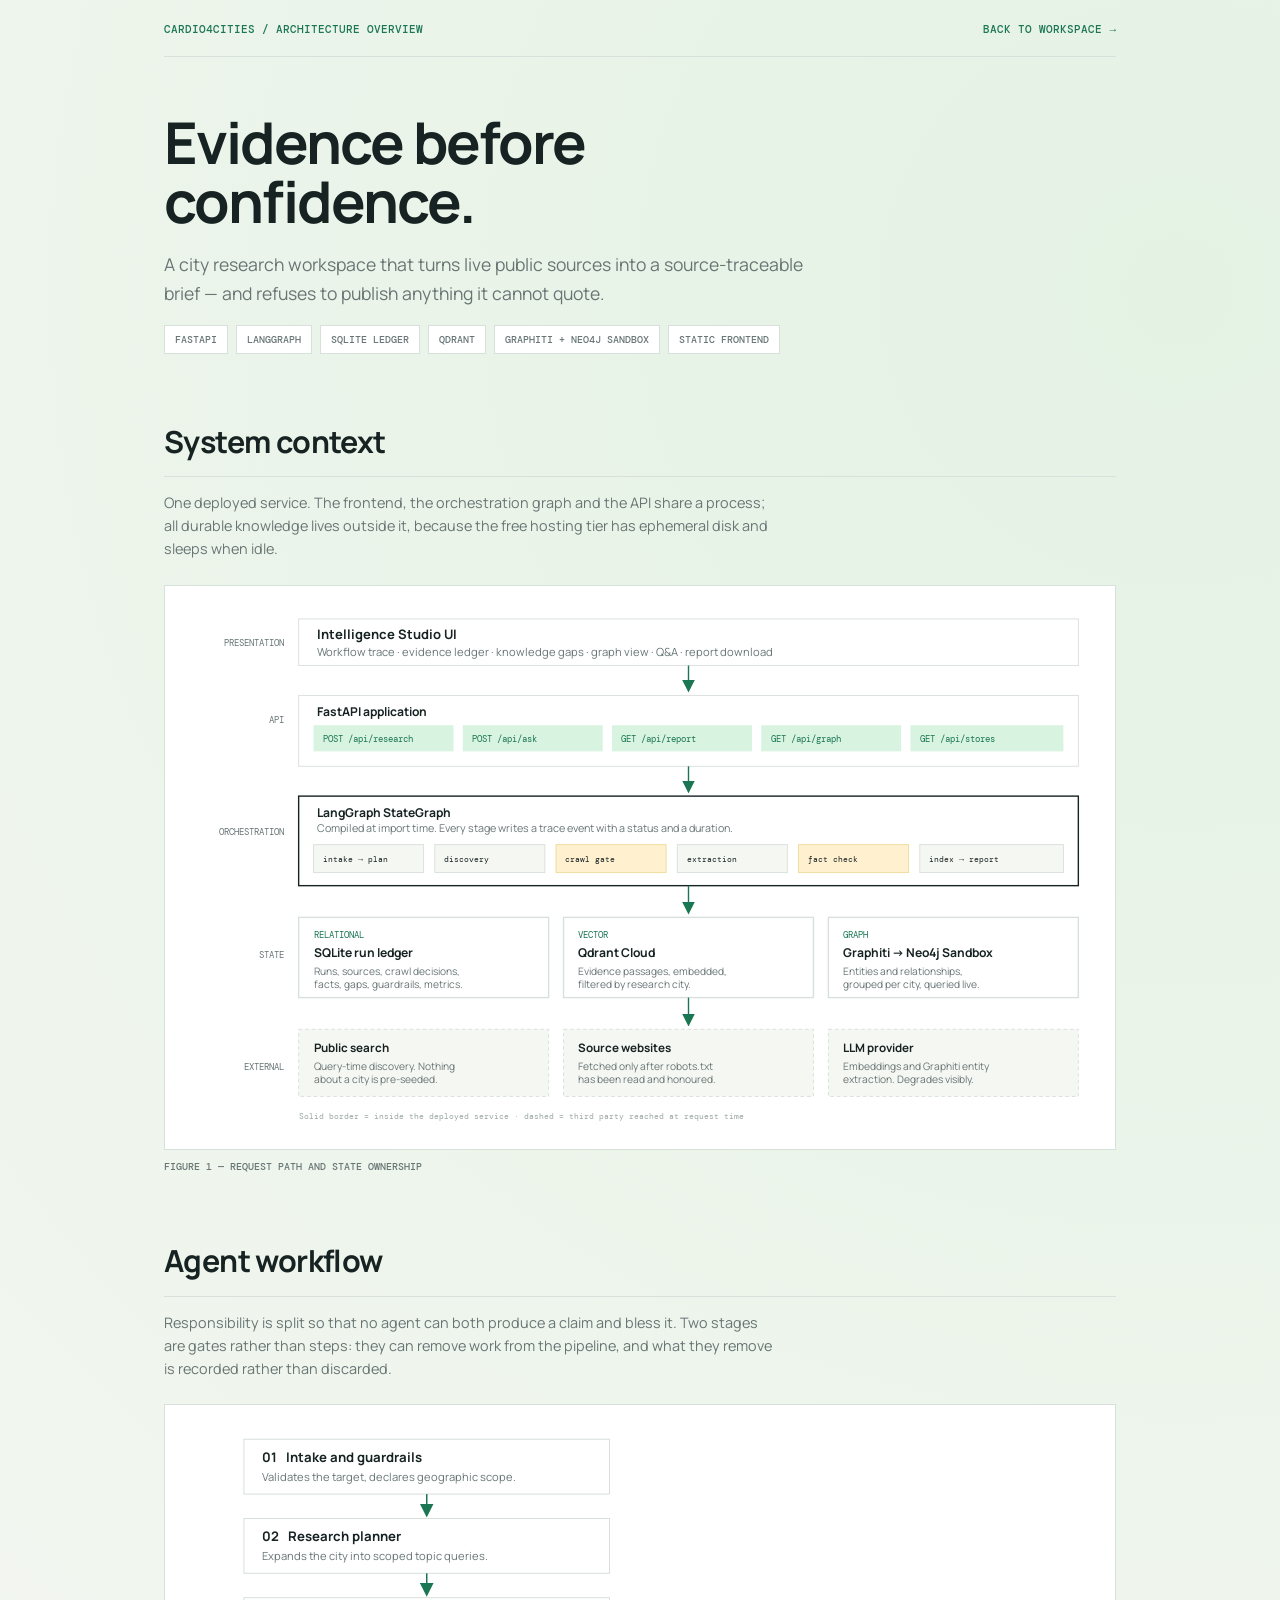
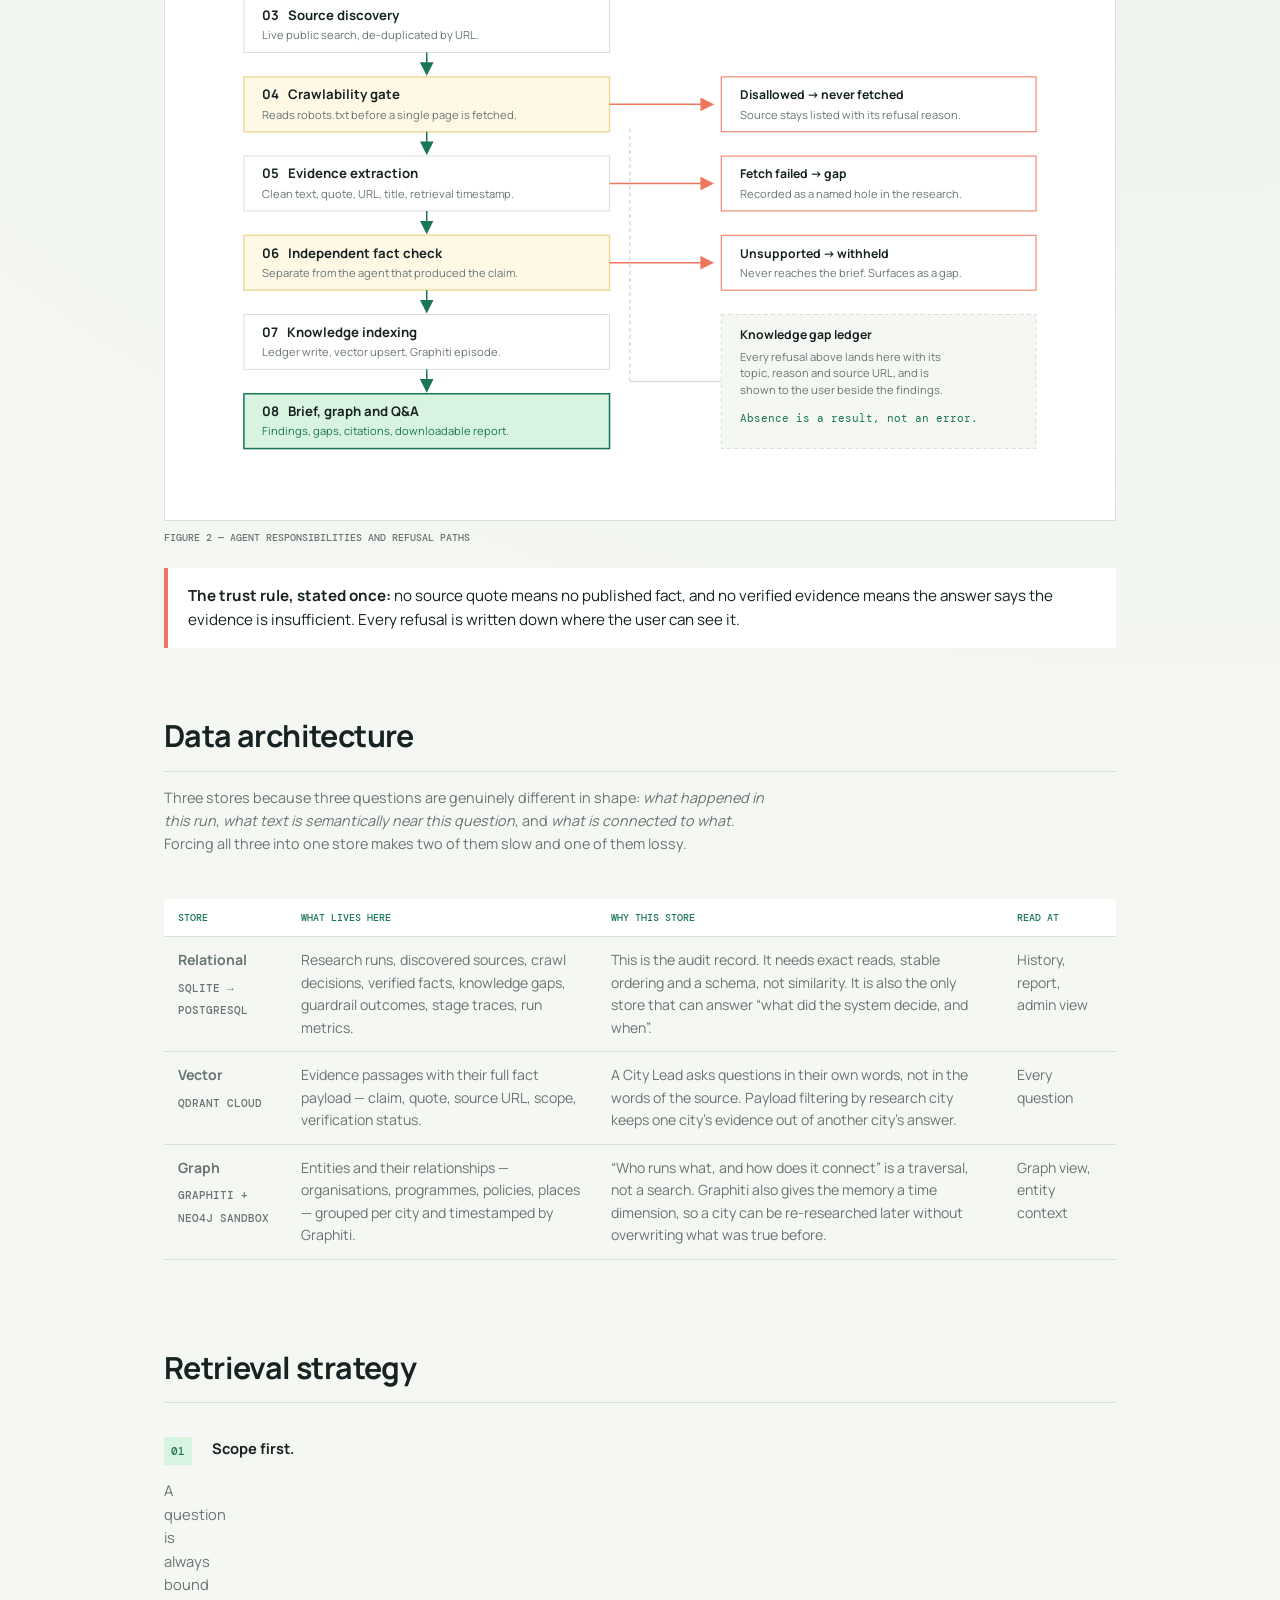
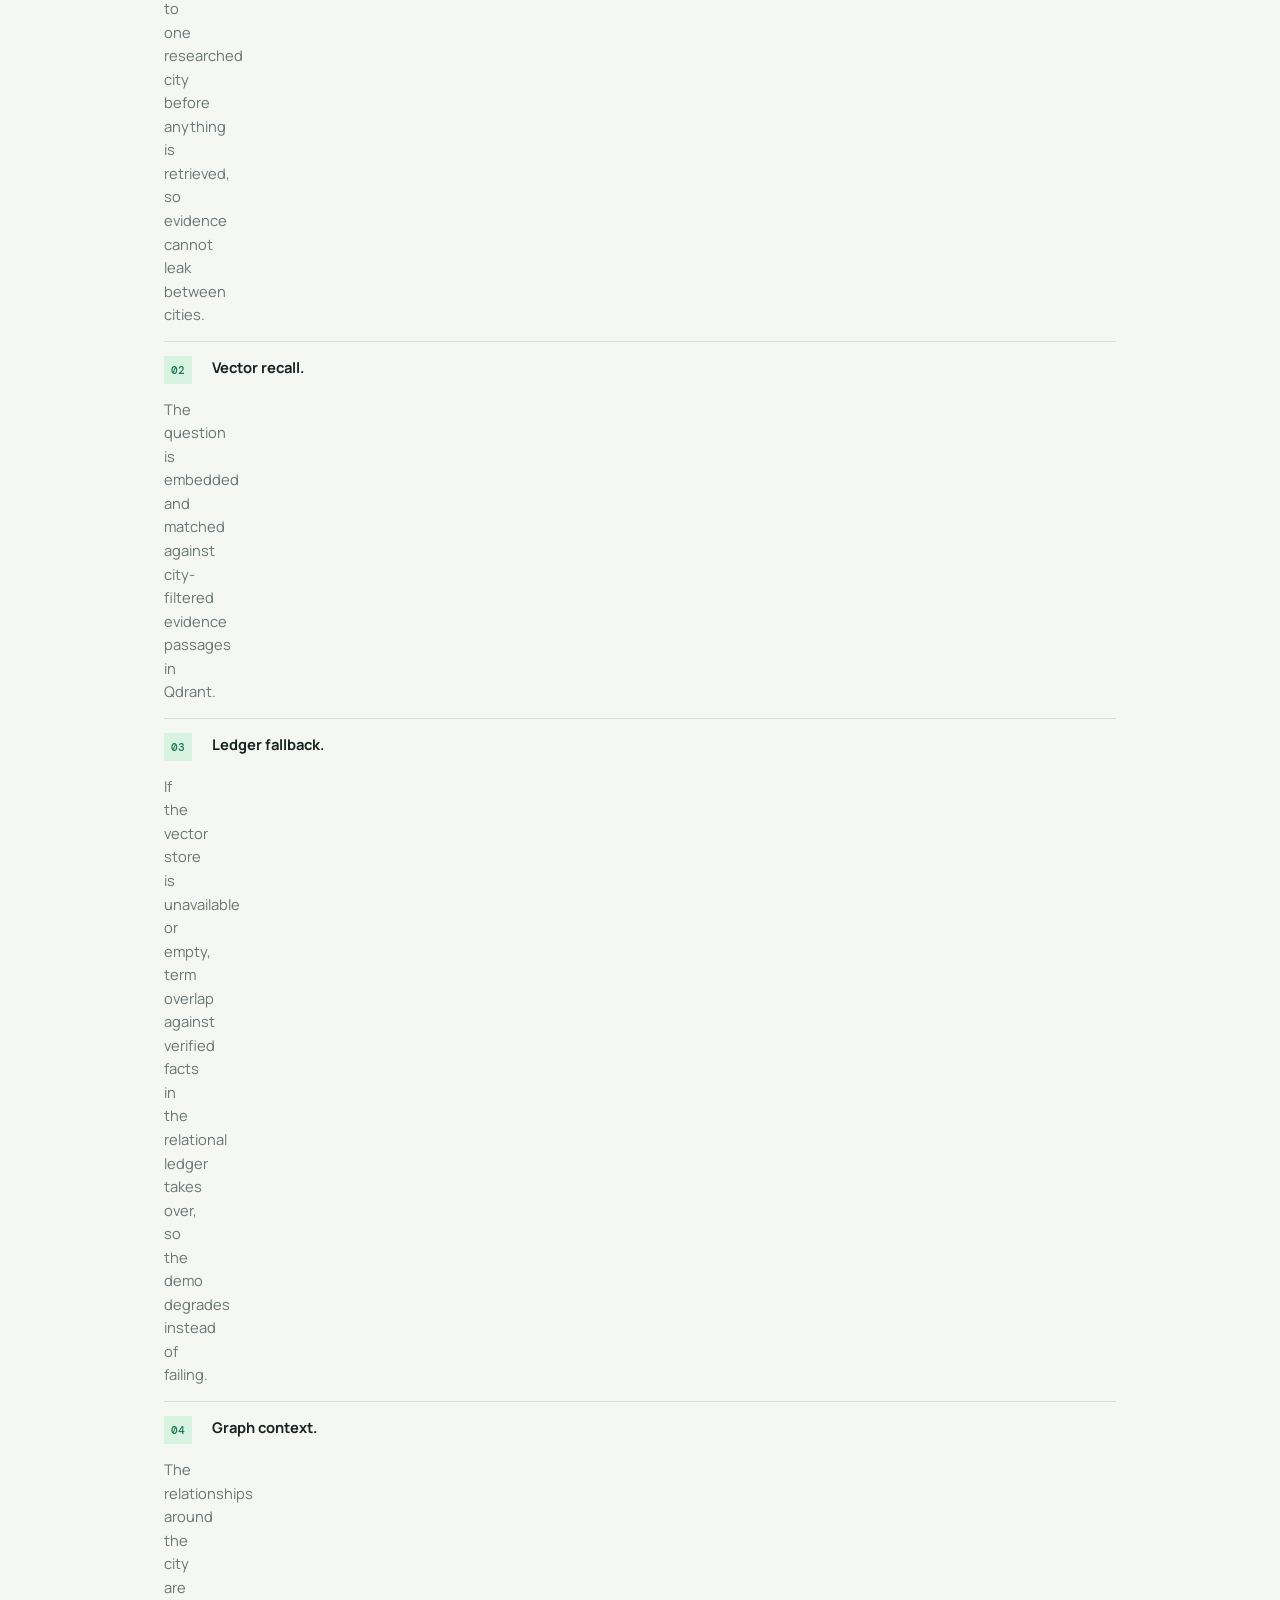
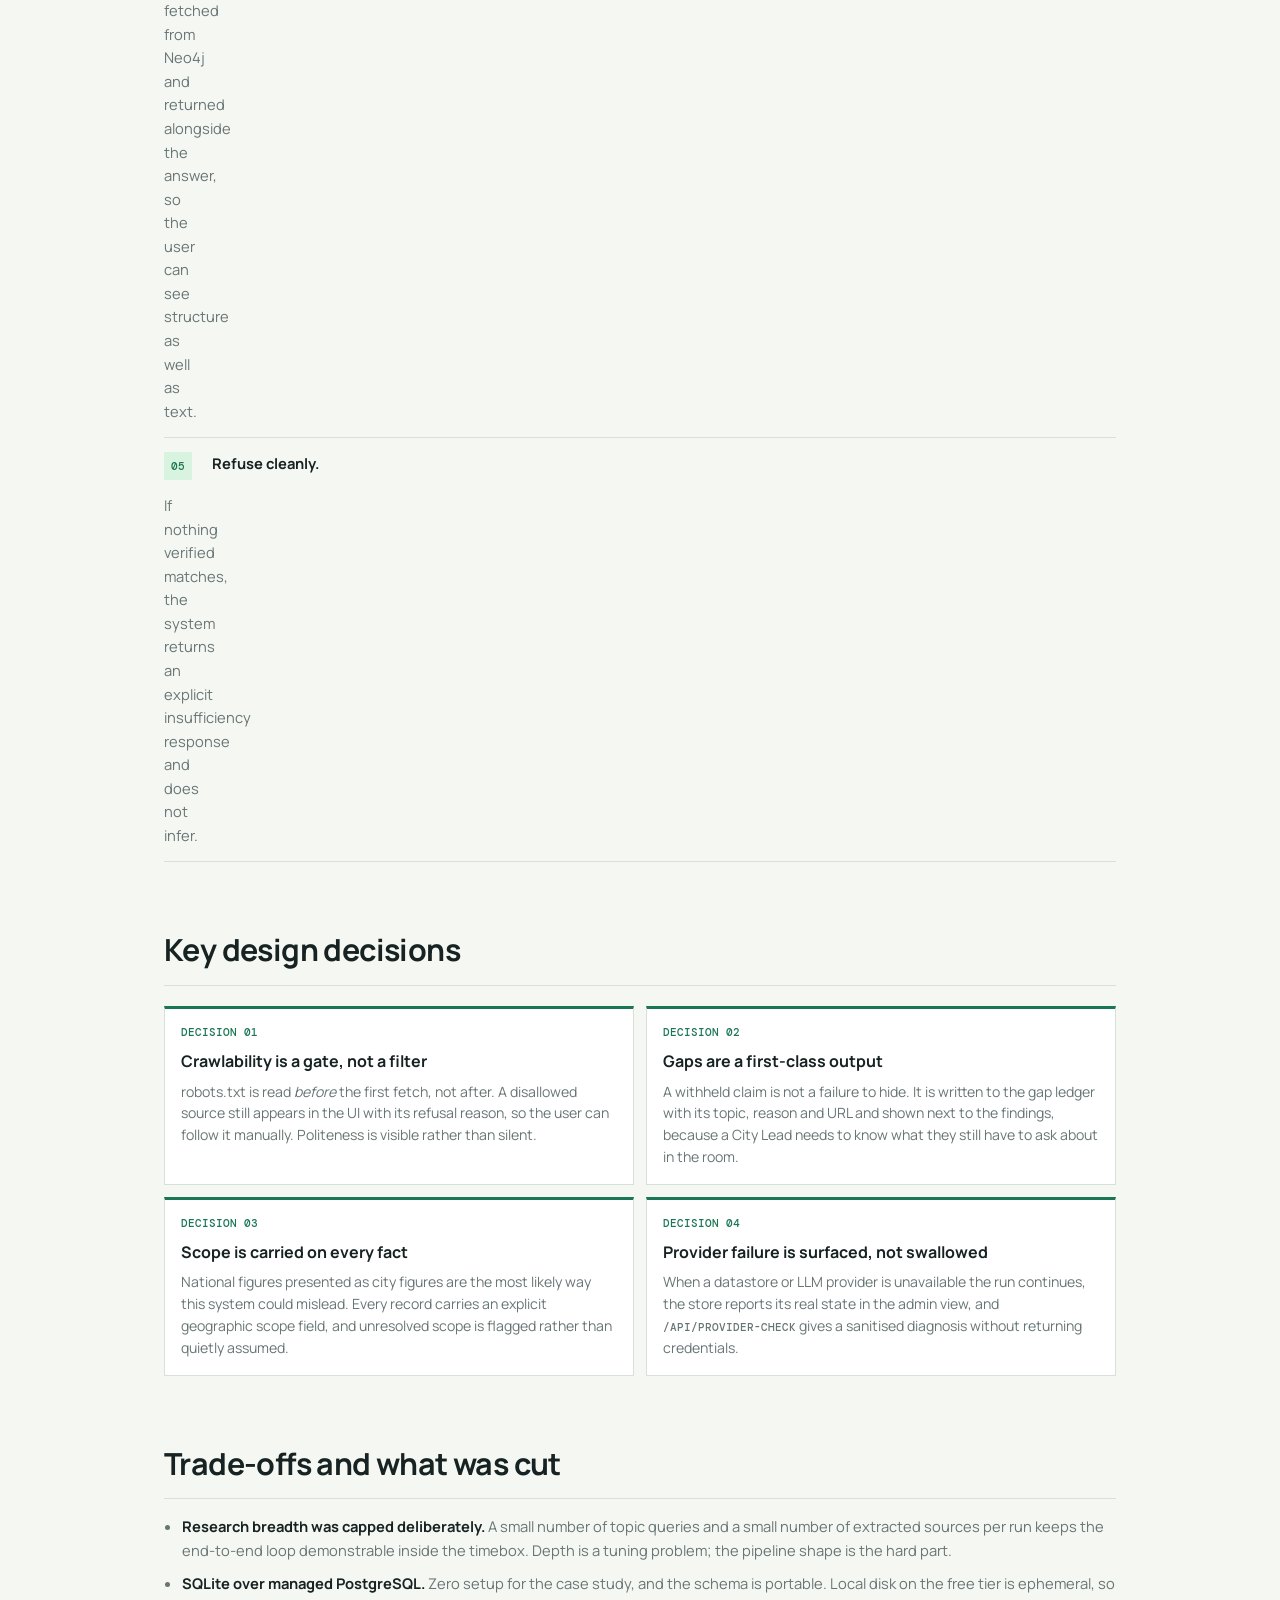
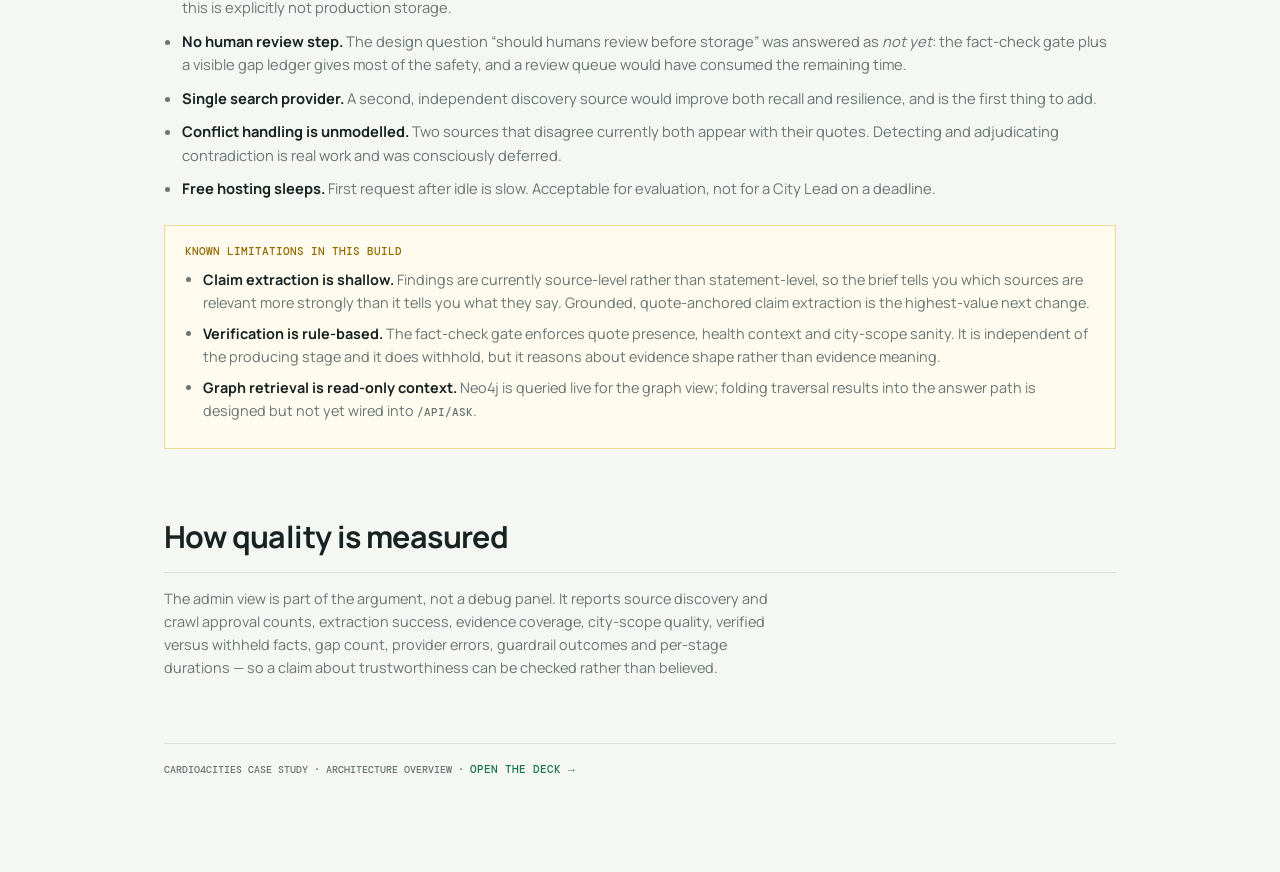
==== frontend/architecture.html @ 30aa4430 "Rebuild research pipeline as an evidence-first agentic workflow Replace the placeholder pipeline wit" ====
<!doctype html>
<html lang="en">
<head>
  <meta charset="utf-8" />
  <meta name="viewport" content="width=device-width, initial-scale=1" />
  <title>CARDIO4Cities Architecture Overview</title>
  <style>
    @import url('https://fonts.googleapis.com/css2?family=DM+Mono:wght@400;500&family=Manrope:wght@400;500;600;700;800&display=swap');

    :root {
      --ink: #172222;
      --muted: #687575;
      --line: #d8e0dc;
      --paper: #f5f7f2;
      --mint: #d8f3df;
      --green: #1b7654;
      --coral: #ed765c;
      --yellow: #f6d778;
    }

    * { box-sizing: border-box; }

    body {
      margin: 0;
      background: radial-gradient(circle at 92% 4%, #e4f2e4 0, transparent 30%), var(--paper);
      color: var(--ink);
      font-family: Manrope, system-ui, sans-serif;
      line-height: 1.6;
    }

    .page { max-width: 1080px; margin: 0 auto; padding: 22px 5vw 96px; }

    .masthead {
      display: flex;
      align-items: center;
      justify-content: space-between;
      gap: 16px;
      border-bottom: 1px solid var(--line);
      padding-bottom: 20px;
    }

    .eyebrow, .label, .mono { font: 500 11px 'DM Mono', monospace; letter-spacing: 0; text-transform: uppercase; }
    .eyebrow { color: var(--green); }
    .back { color: var(--green); text-decoration: none; font: 500 11px 'DM Mono', monospace; text-transform: uppercase; }
    .back:hover { color: var(--ink); }

    h1 {
      font-size: clamp(2.2rem, 5vw, 3.6rem);
      line-height: 1.02;
      letter-spacing: -2px;
      max-width: 16ch;
      margin: 56px 0 20px;
    }

    h2 {
      font-size: clamp(1.4rem, 2.4vw, 1.9rem);
      letter-spacing: -.6px;
      border-bottom: 1px solid var(--line);
      padding-bottom: 10px;
      margin: 64px 0 8px;
    }

    h3 { font-size: 1rem; margin: 0 0 6px; }

    .lede { color: var(--muted); font-size: 1.1rem; max-width: 60ch; margin: 0 0 18px; }
    .section-note { color: var(--muted); font-size: .9rem; max-width: 68ch; margin: 14px 0 24px; }
    p { margin: 0 0 14px; }

    .runline {
      display: flex;
      flex-wrap: wrap;
      gap: 8px;
      margin-bottom: 8px;
    }
    .runline span {
      border: 1px solid var(--line);
      background: #fff;
      padding: 7px 10px;
      font: 500 10px 'DM Mono', monospace;
      text-transform: uppercase;
      color: var(--muted);
    }

    figure { margin: 0 0 8px; }
    .figure-frame {
      border: 1px solid var(--line);
      background: #fff;
      padding: 18px;
      overflow-x: auto;
    }
    .figure-frame svg { display: block; width: 100%; min-width: 620px; height: auto; }
    figcaption { color: var(--muted); font: 500 10px 'DM Mono', monospace; text-transform: uppercase; margin-top: 10px; }

    .grid { display: grid; grid-template-columns: repeat(3, 1fr); gap: 12px; margin: 20px 0; }
    .grid-2 { grid-template-columns: repeat(2, 1fr); }
    .card { border: 1px solid var(--line); border-top: 3px solid var(--green); background: #fff; padding: 16px; }
    .card .label { display: block; color: var(--green); margin-bottom: 10px; }
    .card p { color: var(--muted); font-size: .88rem; line-height: 1.55; margin: 0; }
    .card p + p { margin-top: 10px; }

    table { width: 100%; border-collapse: collapse; margin: 20px 0; font-size: .88rem; }
    th, td { text-align: left; vertical-align: top; padding: 12px 14px; border-bottom: 1px solid var(--line); }
    th { font: 500 10px 'DM Mono', monospace; text-transform: uppercase; color: var(--green); background: #fff; }
    td strong { display: block; margin-bottom: 4px; }
    td { color: var(--muted); }
    .table-wrap { overflow-x: auto; }

    .callout {
      border-left: 4px solid var(--coral);
      background: #fff;
      padding: 16px 20px;
      margin: 24px 0;
      font-size: .95rem;
    }
    .callout strong { color: var(--ink); }

    ol.steps { counter-reset: step; list-style: none; padding: 0; margin: 20px 0; }
    ol.steps li {
      counter-increment: step;
      display: grid;
      grid-template-columns: 34px 1fr;
      gap: 14px;
      padding: 14px 0;
      border-bottom: 1px solid var(--line);
      font-size: .92rem;
      color: var(--muted);
    }
    ol.steps li::before {
      content: counter(step, decimal-leading-zero);
      display: grid;
      place-items: center;
      width: 28px;
      height: 28px;
      background: var(--mint);
      color: var(--green);
      font: 500 11px 'DM Mono', monospace;
    }
    ol.steps li strong { color: var(--ink); }

    ul.plain { padding-left: 18px; margin: 16px 0; color: var(--muted); font-size: .92rem; }
    ul.plain li { margin-bottom: 10px; }
    ul.plain strong { color: var(--ink); }

    .honest {
      border: 1px solid #eedb9b;
      background: #fffbef;
      padding: 18px 20px;
      margin: 24px 0;
    }
    .honest .label { color: #946b00; display: block; margin-bottom: 10px; }
    .honest ul { padding-left: 18px; margin: 0; color: var(--muted); font-size: .9rem; }
    .honest li { margin-bottom: 8px; }
    .honest strong { color: var(--ink); }

    footer { border-top: 1px solid var(--line); margin-top: 64px; padding-top: 18px; color: var(--muted); font: 500 10px 'DM Mono', monospace; text-transform: uppercase; }

    @media (max-width: 760px) {
      .grid, .grid-2 { grid-template-columns: 1fr; }
      .masthead { align-items: flex-start; flex-direction: column; gap: 10px; }
      h1 { margin-top: 36px; }
    }
  </style>
</head>
<body>
<main class="page">

  <header class="masthead">
    <span class="eyebrow">CARDIO4Cities / architecture overview</span>
    <a class="back" href="index.html">Back to workspace &rarr;</a>
  </header>

  <h1>Evidence before confidence.</h1>
  <p class="lede">A city research workspace that turns live public sources into a source-traceable brief &mdash; and refuses to publish anything it cannot quote.</p>
  <div class="runline">
    <span>FastAPI</span><span>LangGraph</span><span>SQLite ledger</span><span>Qdrant</span><span>Graphiti + Neo4j Sandbox</span><span>Static frontend</span>
  </div>

  <h2>System context</h2>
  <p class="section-note">One deployed service. The frontend, the orchestration graph and the API share a process; all durable knowledge lives outside it, because the free hosting tier has ephemeral disk and sleeps when idle.</p>

  <figure>
    <div class="figure-frame">
      <svg viewBox="0 0 980 566" role="img" aria-label="Layered system diagram: browser UI, FastAPI endpoints, LangGraph orchestration, three datastores, and external services.">
        <defs>
          <marker id="arw" markerWidth="9" markerHeight="9" refX="7" refY="4.5" orient="auto">
            <path d="M0 0 L9 4.5 L0 9 z" fill="#1b7654" />
          </marker>
        </defs>
        <g font-family="'DM Mono', monospace" font-size="10" fill="#687575" text-anchor="end">
          <text x="108" y="45">PRESENTATION</text>
          <text x="108" y="128">API</text>
          <text x="108" y="248">ORCHESTRATION</text>
          <text x="108" y="380">STATE</text>
          <text x="108" y="500">EXTERNAL</text>
        </g>

        <!-- Presentation -->
        <rect x="124" y="16" width="836" height="50" fill="#ffffff" stroke="#d8e0dc" />
        <text x="144" y="38" font-family="Manrope, sans-serif" font-size="14" font-weight="700" fill="#172222">Intelligence Studio UI</text>
        <text x="144" y="56" font-family="Manrope, sans-serif" font-size="12" fill="#687575">Workflow trace &middot; evidence ledger &middot; knowledge gaps &middot; graph view &middot; Q&amp;A &middot; report download</text>

        <line x1="542" y1="66" x2="542" y2="92" stroke="#1b7654" stroke-width="1.5" marker-end="url(#arw)" />

        <!-- API -->
        <rect x="124" y="98" width="836" height="76" fill="#ffffff" stroke="#d8e0dc" />
        <text x="144" y="120" font-family="Manrope, sans-serif" font-size="13" font-weight="700" fill="#172222">FastAPI application</text>
        <g font-family="'DM Mono', monospace" font-size="9.5" fill="#1b7654">
          <rect x="140" y="130" width="150" height="28" fill="#d8f3df" />
          <text x="150" y="148">POST /api/research</text>
          <rect x="300" y="130" width="150" height="28" fill="#d8f3df" />
          <text x="310" y="148">POST /api/ask</text>
          <rect x="460" y="130" width="150" height="28" fill="#d8f3df" />
          <text x="470" y="148">GET /api/report</text>
          <rect x="620" y="130" width="150" height="28" fill="#d8f3df" />
          <text x="630" y="148">GET /api/graph</text>
          <rect x="780" y="130" width="164" height="28" fill="#d8f3df" />
          <text x="790" y="148">GET /api/stores</text>
        </g>

        <line x1="542" y1="174" x2="542" y2="200" stroke="#1b7654" stroke-width="1.5" marker-end="url(#arw)" />

        <!-- Orchestration -->
        <rect x="124" y="206" width="836" height="96" fill="#ffffff" stroke="#172222" stroke-width="1.5" />
        <text x="144" y="228" font-family="Manrope, sans-serif" font-size="13" font-weight="700" fill="#172222">LangGraph StateGraph</text>
        <text x="144" y="245" font-family="Manrope, sans-serif" font-size="11.5" fill="#687575">Compiled at import time. Every stage writes a trace event with a status and a duration.</text>
        <g font-family="'DM Mono', monospace" font-size="9" fill="#172222">
          <rect x="140" y="258" width="118" height="30" fill="#f5f7f2" stroke="#d8e0dc" />
          <text x="150" y="277">intake &rarr; plan</text>
          <rect x="270" y="258" width="118" height="30" fill="#f5f7f2" stroke="#d8e0dc" />
          <text x="280" y="277">discovery</text>
          <rect x="400" y="258" width="118" height="30" fill="#fff0d0" stroke="#eedb9b" />
          <text x="410" y="277">crawl gate</text>
          <rect x="530" y="258" width="118" height="30" fill="#f5f7f2" stroke="#d8e0dc" />
          <text x="540" y="277">extraction</text>
          <rect x="660" y="258" width="118" height="30" fill="#fff0d0" stroke="#eedb9b" />
          <text x="670" y="277">fact check</text>
          <rect x="790" y="258" width="154" height="30" fill="#f5f7f2" stroke="#d8e0dc" />
          <text x="800" y="277">index &rarr; report</text>
        </g>

        <line x1="542" y1="302" x2="542" y2="330" stroke="#1b7654" stroke-width="1.5" marker-end="url(#arw)" />

        <!-- State -->
        <g>
          <rect x="124" y="336" width="268" height="86" fill="#ffffff" stroke="#d8e0dc" stroke-width="1.5" />
          <text x="140" y="358" font-family="'DM Mono', monospace" font-size="9.5" fill="#1b7654">RELATIONAL</text>
          <text x="140" y="378" font-family="Manrope, sans-serif" font-size="13" font-weight="700" fill="#172222">SQLite run ledger</text>
          <text x="140" y="398" font-family="Manrope, sans-serif" font-size="11" fill="#687575">Runs, sources, crawl decisions,</text>
          <text x="140" y="412" font-family="Manrope, sans-serif" font-size="11" fill="#687575">facts, gaps, guardrails, metrics.</text>

          <rect x="408" y="336" width="268" height="86" fill="#ffffff" stroke="#d8e0dc" stroke-width="1.5" />
          <text x="424" y="358" font-family="'DM Mono', monospace" font-size="9.5" fill="#1b7654">VECTOR</text>
          <text x="424" y="378" font-family="Manrope, sans-serif" font-size="13" font-weight="700" fill="#172222">Qdrant Cloud</text>
          <text x="424" y="398" font-family="Manrope, sans-serif" font-size="11" fill="#687575">Evidence passages, embedded,</text>
          <text x="424" y="412" font-family="Manrope, sans-serif" font-size="11" fill="#687575">filtered by research city.</text>

          <rect x="692" y="336" width="268" height="86" fill="#ffffff" stroke="#d8e0dc" stroke-width="1.5" />
          <text x="708" y="358" font-family="'DM Mono', monospace" font-size="9.5" fill="#1b7654">GRAPH</text>
          <text x="708" y="378" font-family="Manrope, sans-serif" font-size="13" font-weight="700" fill="#172222">Graphiti &rarr; Neo4j Sandbox</text>
          <text x="708" y="398" font-family="Manrope, sans-serif" font-size="11" fill="#687575">Entities and relationships,</text>
          <text x="708" y="412" font-family="Manrope, sans-serif" font-size="11" fill="#687575">grouped per city, queried live.</text>
        </g>

        <line x1="542" y1="422" x2="542" y2="450" stroke="#1b7654" stroke-width="1.5" marker-end="url(#arw)" />

        <!-- External -->
        <g>
          <rect x="124" y="456" width="268" height="72" fill="#f5f7f2" stroke="#d8e0dc" stroke-dasharray="4 3" />
          <text x="140" y="480" font-family="Manrope, sans-serif" font-size="12.5" font-weight="700" fill="#172222">Public search</text>
          <text x="140" y="500" font-family="Manrope, sans-serif" font-size="11" fill="#687575">Query-time discovery. Nothing</text>
          <text x="140" y="514" font-family="Manrope, sans-serif" font-size="11" fill="#687575">about a city is pre-seeded.</text>

          <rect x="408" y="456" width="268" height="72" fill="#f5f7f2" stroke="#d8e0dc" stroke-dasharray="4 3" />
          <text x="424" y="480" font-family="Manrope, sans-serif" font-size="12.5" font-weight="700" fill="#172222">Source websites</text>
          <text x="424" y="500" font-family="Manrope, sans-serif" font-size="11" fill="#687575">Fetched only after robots.txt</text>
          <text x="424" y="514" font-family="Manrope, sans-serif" font-size="11" fill="#687575">has been read and honoured.</text>

          <rect x="692" y="456" width="268" height="72" fill="#f5f7f2" stroke="#d8e0dc" stroke-dasharray="4 3" />
          <text x="708" y="480" font-family="Manrope, sans-serif" font-size="12.5" font-weight="700" fill="#172222">LLM provider</text>
          <text x="708" y="500" font-family="Manrope, sans-serif" font-size="11" fill="#687575">Embeddings and Graphiti entity</text>
          <text x="708" y="514" font-family="Manrope, sans-serif" font-size="11" fill="#687575">extraction. Degrades visibly.</text>
        </g>

        <text x="124" y="552" font-family="'DM Mono', monospace" font-size="9" fill="#9aa6a1">Solid border = inside the deployed service &middot; dashed = third party reached at request time</text>
      </svg>
    </div>
    <figcaption>Figure 1 &mdash; Request path and state ownership</figcaption>
  </figure>

  <h2>Agent workflow</h2>
  <p class="section-note">Responsibility is split so that no agent can both produce a claim and bless it. Two stages are gates rather than steps: they can remove work from the pipeline, and what they remove is recorded rather than discarded.</p>

  <figure>
    <div class="figure-frame">
      <svg viewBox="0 0 900 668" role="img" aria-label="Vertical agent workflow with branch outcomes for the crawlability gate, extraction failures and the fact check.">
        <defs>
          <marker id="arw2" markerWidth="9" markerHeight="9" refX="7" refY="4.5" orient="auto">
            <path d="M0 0 L9 4.5 L0 9 z" fill="#1b7654" />
          </marker>
          <marker id="arw3" markerWidth="9" markerHeight="9" refX="7" refY="4.5" orient="auto">
            <path d="M0 0 L9 4.5 L0 9 z" fill="#ed765c" />
          </marker>
        </defs>

        <g font-family="Manrope, sans-serif">
          <!-- 01 -->
          <rect x="60" y="16" width="360" height="54" fill="#ffffff" stroke="#d8e0dc" />
          <text x="78" y="38" font-size="13" font-weight="700" fill="#172222">01 &nbsp; Intake and guardrails</text>
          <text x="78" y="57" font-size="11" fill="#687575">Validates the target, declares geographic scope.</text>
          <line x1="240" y1="70" x2="240" y2="90" stroke="#1b7654" stroke-width="1.5" marker-end="url(#arw2)" />

          <!-- 02 -->
          <rect x="60" y="94" width="360" height="54" fill="#ffffff" stroke="#d8e0dc" />
          <text x="78" y="116" font-size="13" font-weight="700" fill="#172222">02 &nbsp; Research planner</text>
          <text x="78" y="135" font-size="11" fill="#687575">Expands the city into scoped topic queries.</text>
          <line x1="240" y1="148" x2="240" y2="168" stroke="#1b7654" stroke-width="1.5" marker-end="url(#arw2)" />

          <!-- 03 -->
          <rect x="60" y="172" width="360" height="54" fill="#ffffff" stroke="#d8e0dc" />
          <text x="78" y="194" font-size="13" font-weight="700" fill="#172222">03 &nbsp; Source discovery</text>
          <text x="78" y="213" font-size="11" fill="#687575">Live public search, de-duplicated by URL.</text>
          <line x1="240" y1="226" x2="240" y2="246" stroke="#1b7654" stroke-width="1.5" marker-end="url(#arw2)" />

          <!-- 04 gate -->
          <rect x="60" y="250" width="360" height="54" fill="#fff8e4" stroke="#eedb9b" stroke-width="1.5" />
          <text x="78" y="272" font-size="13" font-weight="700" fill="#172222">04 &nbsp; Crawlability gate</text>
          <text x="78" y="291" font-size="11" fill="#687575">Reads robots.txt before a single page is fetched.</text>
          <path d="M420 277 L520 277" stroke="#ed765c" stroke-width="1.5" fill="none" marker-end="url(#arw3)" />
          <rect x="530" y="250" width="310" height="54" fill="#ffffff" stroke="#ed765c" />
          <text x="548" y="272" font-size="12" font-weight="700" fill="#172222">Disallowed &rarr; never fetched</text>
          <text x="548" y="291" font-size="11" fill="#687575">Source stays listed with its refusal reason.</text>
          <line x1="240" y1="304" x2="240" y2="324" stroke="#1b7654" stroke-width="1.5" marker-end="url(#arw2)" />

          <!-- 05 -->
          <rect x="60" y="328" width="360" height="54" fill="#ffffff" stroke="#d8e0dc" />
          <text x="78" y="350" font-size="13" font-weight="700" fill="#172222">05 &nbsp; Evidence extraction</text>
          <text x="78" y="369" font-size="11" fill="#687575">Clean text, quote, URL, title, retrieval timestamp.</text>
          <path d="M420 355 L520 355" stroke="#ed765c" stroke-width="1.5" fill="none" marker-end="url(#arw3)" />
          <rect x="530" y="328" width="310" height="54" fill="#ffffff" stroke="#ed765c" />
          <text x="548" y="350" font-size="12" font-weight="700" fill="#172222">Fetch failed &rarr; gap</text>
          <text x="548" y="369" font-size="11" fill="#687575">Recorded as a named hole in the research.</text>
          <line x1="240" y1="382" x2="240" y2="402" stroke="#1b7654" stroke-width="1.5" marker-end="url(#arw2)" />

          <!-- 06 gate -->
          <rect x="60" y="406" width="360" height="54" fill="#fff8e4" stroke="#eedb9b" stroke-width="1.5" />
          <text x="78" y="428" font-size="13" font-weight="700" fill="#172222">06 &nbsp; Independent fact check</text>
          <text x="78" y="447" font-size="11" fill="#687575">Separate from the agent that produced the claim.</text>
          <path d="M420 433 L520 433" stroke="#ed765c" stroke-width="1.5" fill="none" marker-end="url(#arw3)" />
          <rect x="530" y="406" width="310" height="54" fill="#ffffff" stroke="#ed765c" />
          <text x="548" y="428" font-size="12" font-weight="700" fill="#172222">Unsupported &rarr; withheld</text>
          <text x="548" y="447" font-size="11" fill="#687575">Never reaches the brief. Surfaces as a gap.</text>
          <line x1="240" y1="460" x2="240" y2="480" stroke="#1b7654" stroke-width="1.5" marker-end="url(#arw2)" />

          <!-- 07 -->
          <rect x="60" y="484" width="360" height="54" fill="#ffffff" stroke="#d8e0dc" />
          <text x="78" y="506" font-size="13" font-weight="700" fill="#172222">07 &nbsp; Knowledge indexing</text>
          <text x="78" y="525" font-size="11" fill="#687575">Ledger write, vector upsert, Graphiti episode.</text>
          <line x1="240" y1="538" x2="240" y2="558" stroke="#1b7654" stroke-width="1.5" marker-end="url(#arw2)" />

          <!-- 08 -->
          <rect x="60" y="562" width="360" height="54" fill="#d8f3df" stroke="#1b7654" stroke-width="1.5" />
          <text x="78" y="584" font-size="13" font-weight="700" fill="#172222">08 &nbsp; Brief, graph and Q&amp;A</text>
          <text x="78" y="603" font-size="11" fill="#1b7654">Findings, gaps, citations, downloadable report.</text>

          <rect x="530" y="484" width="310" height="132" fill="#f5f7f2" stroke="#d8e0dc" stroke-dasharray="4 3" />
          <text x="548" y="508" font-size="12" font-weight="700" fill="#172222">Knowledge gap ledger</text>
          <text x="548" y="530" font-size="11" fill="#687575">Every refusal above lands here with its</text>
          <text x="548" y="546" font-size="11" fill="#687575">topic, reason and source URL, and is</text>
          <text x="548" y="562" font-size="11" fill="#687575">shown to the user beside the findings.</text>
          <text x="548" y="590" font-size="11" fill="#1b7654" font-family="'DM Mono', monospace">Absence is a result, not an error.</text>
          <path d="M530 550 L440 550" stroke="#d8e0dc" stroke-width="1.5" fill="none" />
          <path d="M440 550 L440 300" stroke="#d8e0dc" stroke-width="1.5" stroke-dasharray="4 3" fill="none" />
        </g>
      </svg>
    </div>
    <figcaption>Figure 2 &mdash; Agent responsibilities and refusal paths</figcaption>
  </figure>

  <div class="callout">
    <strong>The trust rule, stated once:</strong> no source quote means no published fact, and no verified evidence means the answer says the evidence is insufficient. Every refusal is written down where the user can see it.
  </div>

  <h2>Data architecture</h2>
  <p class="section-note">Three stores because three questions are genuinely different in shape: <em>what happened in this run</em>, <em>what text is semantically near this question</em>, and <em>what is connected to what</em>. Forcing all three into one store makes two of them slow and one of them lossy.</p>

  <div class="table-wrap">
    <table>
      <thead>
        <tr><th>Store</th><th>What lives here</th><th>Why this store</th><th>Read at</th></tr>
      </thead>
      <tbody>
        <tr>
          <td><strong>Relational</strong><span class="mono">SQLite &rarr; PostgreSQL</span></td>
          <td>Research runs, discovered sources, crawl decisions, verified facts, knowledge gaps, guardrail outcomes, stage traces, run metrics.</td>
          <td>This is the audit record. It needs exact reads, stable ordering and a schema, not similarity. It is also the only store that can answer &ldquo;what did the system decide, and when&rdquo;.</td>
          <td>History, report, admin view</td>
        </tr>
        <tr>
          <td><strong>Vector</strong><span class="mono">Qdrant Cloud</span></td>
          <td>Evidence passages with their full fact payload &mdash; claim, quote, source URL, scope, verification status.</td>
          <td>A City Lead asks questions in their own words, not in the words of the source. Payload filtering by research city keeps one city&rsquo;s evidence out of another city&rsquo;s answer.</td>
          <td>Every question</td>
        </tr>
        <tr>
          <td><strong>Graph</strong><span class="mono">Graphiti + Neo4j Sandbox</span></td>
          <td>Entities and their relationships &mdash; organisations, programmes, policies, places &mdash; grouped per city and timestamped by Graphiti.</td>
          <td>&ldquo;Who runs what, and how does it connect&rdquo; is a traversal, not a search. Graphiti also gives the memory a time dimension, so a city can be re-researched later without overwriting what was true before.</td>
          <td>Graph view, entity context</td>
        </tr>
      </tbody>
    </table>
  </div>

  <h2>Retrieval strategy</h2>
  <ol class="steps">
    <li><strong>Scope first.</strong> A question is always bound to one researched city before anything is retrieved, so evidence cannot leak between cities.</li>
    <li><strong>Vector recall.</strong> The question is embedded and matched against city-filtered evidence passages in Qdrant.</li>
    <li><strong>Ledger fallback.</strong> If the vector store is unavailable or empty, term overlap against verified facts in the relational ledger takes over, so the demo degrades instead of failing.</li>
    <li><strong>Graph context.</strong> The relationships around the city are fetched from Neo4j and returned alongside the answer, so the user can see structure as well as text.</li>
    <li><strong>Refuse cleanly.</strong> If nothing verified matches, the system returns an explicit insufficiency response and does not infer.</li>
  </ol>

  <h2>Key design decisions</h2>
  <div class="grid grid-2">
    <div class="card">
      <span class="label">Decision 01</span>
      <h3>Crawlability is a gate, not a filter</h3>
      <p>robots.txt is read <em>before</em> the first fetch, not after. A disallowed source still appears in the UI with its refusal reason, so the user can follow it manually. Politeness is visible rather than silent.</p>
    </div>
    <div class="card">
      <span class="label">Decision 02</span>
      <h3>Gaps are a first-class output</h3>
      <p>A withheld claim is not a failure to hide. It is written to the gap ledger with its topic, reason and URL and shown next to the findings, because a City Lead needs to know what they still have to ask about in the room.</p>
    </div>
    <div class="card">
      <span class="label">Decision 03</span>
      <h3>Scope is carried on every fact</h3>
      <p>National figures presented as city figures are the most likely way this system could mislead. Every record carries an explicit geographic scope field, and unresolved scope is flagged rather than quietly assumed.</p>
    </div>
    <div class="card">
      <span class="label">Decision 04</span>
      <h3>Provider failure is surfaced, not swallowed</h3>
      <p>When a datastore or LLM provider is unavailable the run continues, the store reports its real state in the admin view, and <span class="mono">/api/provider-check</span> gives a sanitised diagnosis without returning credentials.</p>
    </div>
  </div>

  <h2>Trade-offs and what was cut</h2>
  <ul class="plain">
    <li><strong>Research breadth was capped deliberately.</strong> A small number of topic queries and a small number of extracted sources per run keeps the end-to-end loop demonstrable inside the timebox. Depth is a tuning problem; the pipeline shape is the hard part.</li>
    <li><strong>SQLite over managed PostgreSQL.</strong> Zero setup for the case study, and the schema is portable. Local disk on the free tier is ephemeral, so this is explicitly not production storage.</li>
    <li><strong>No human review step.</strong> The design question &ldquo;should humans review before storage&rdquo; was answered as <em>not yet</em>: the fact-check gate plus a visible gap ledger gives most of the safety, and a review queue would have consumed the remaining time.</li>
    <li><strong>Single search provider.</strong> A second, independent discovery source would improve both recall and resilience, and is the first thing to add.</li>
    <li><strong>Conflict handling is unmodelled.</strong> Two sources that disagree currently both appear with their quotes. Detecting and adjudicating contradiction is real work and was consciously deferred.</li>
    <li><strong>Free hosting sleeps.</strong> First request after idle is slow. Acceptable for evaluation, not for a City Lead on a deadline.</li>
  </ul>

  <div class="honest">
    <span class="label">Known limitations in this build</span>
    <ul>
      <li><strong>Claim extraction is shallow.</strong> Findings are currently source-level rather than statement-level, so the brief tells you which sources are relevant more strongly than it tells you what they say. Grounded, quote-anchored claim extraction is the highest-value next change.</li>
      <li><strong>Verification is rule-based.</strong> The fact-check gate enforces quote presence, health context and city-scope sanity. It is independent of the producing stage and it does withhold, but it reasons about evidence shape rather than evidence meaning.</li>
      <li><strong>Graph retrieval is read-only context.</strong> Neo4j is queried live for the graph view; folding traversal results into the answer path is designed but not yet wired into <span class="mono">/api/ask</span>.</li>
    </ul>
  </div>

  <h2>How quality is measured</h2>
  <p class="section-note">The admin view is part of the argument, not a debug panel. It reports source discovery and crawl approval counts, extraction success, evidence coverage, city-scope quality, verified versus withheld facts, gap count, provider errors, guardrail outcomes and per-stage durations &mdash; so a claim about trustworthiness can be checked rather than believed.</p>

  <footer>CARDIO4Cities case study &middot; architecture overview &middot; <a class="back" href="presentation.html">Open the deck &rarr;</a></footer>

</main>
</body>
</html>
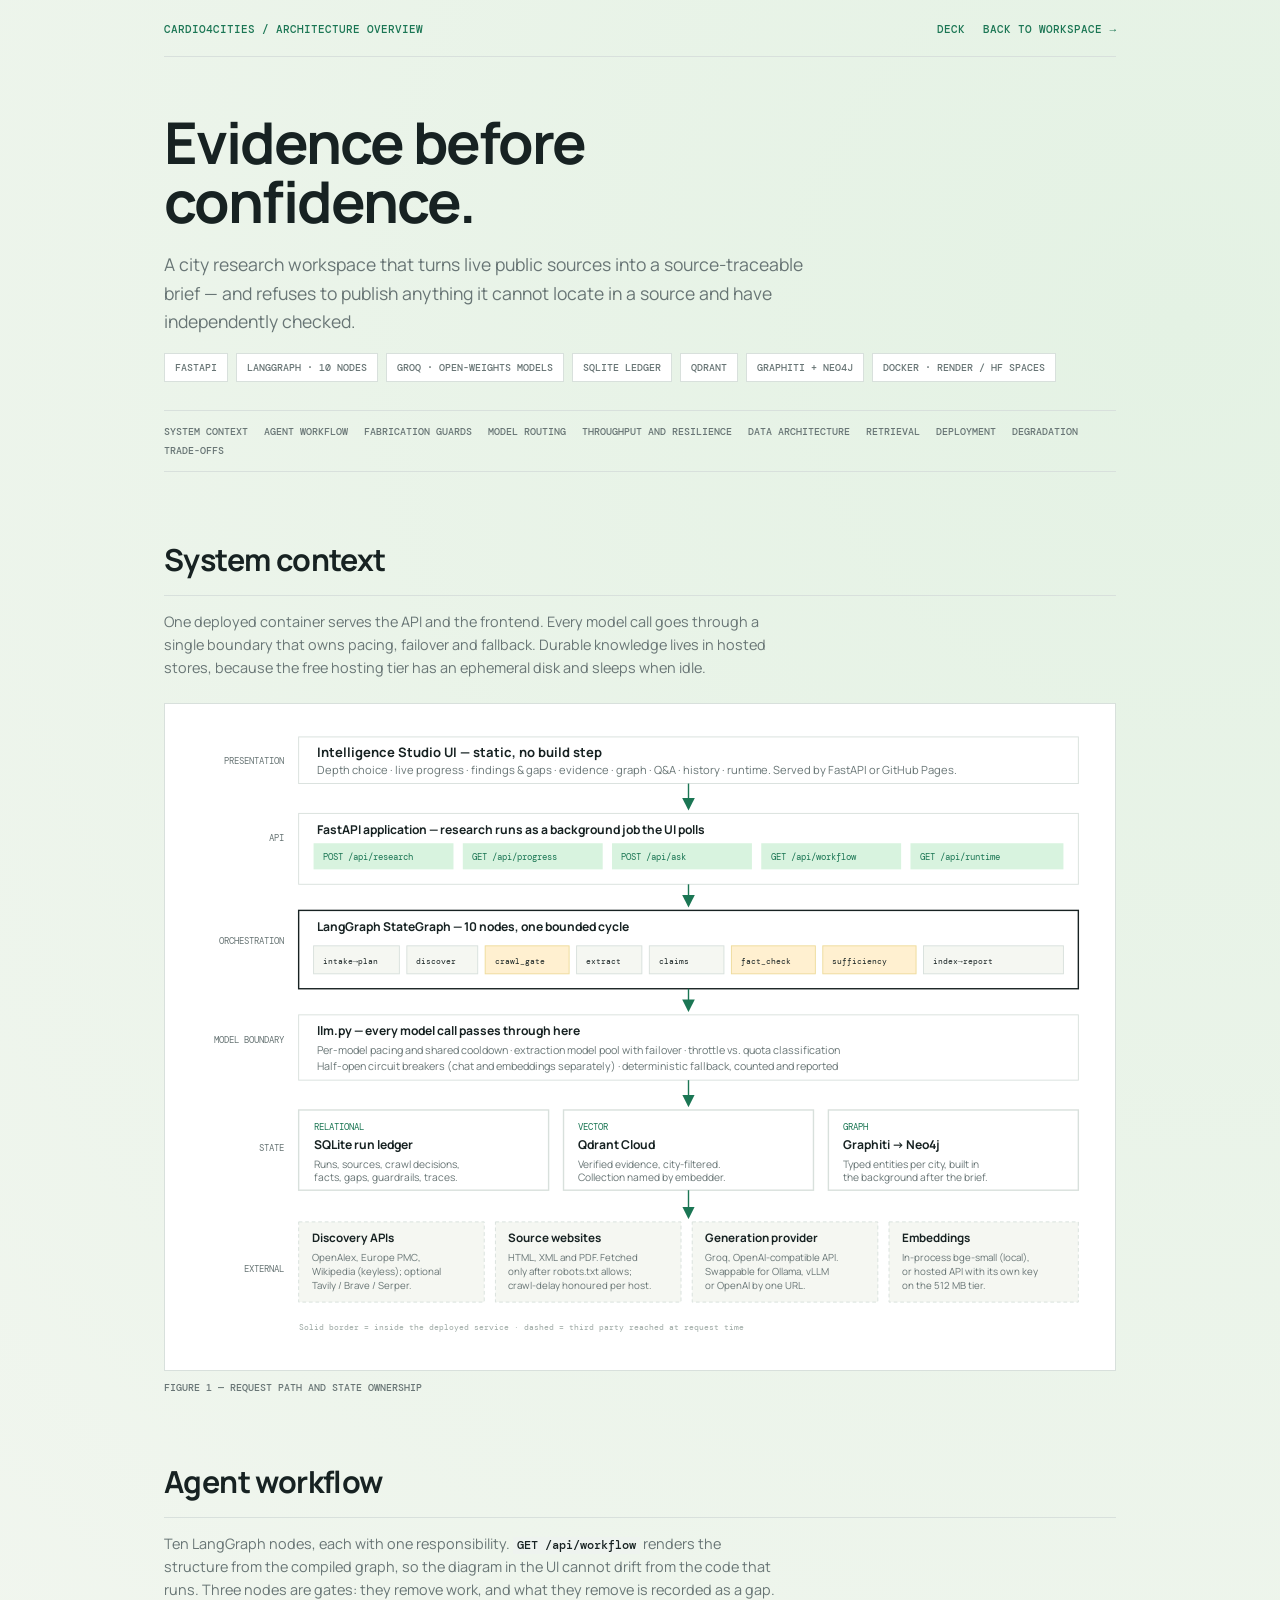
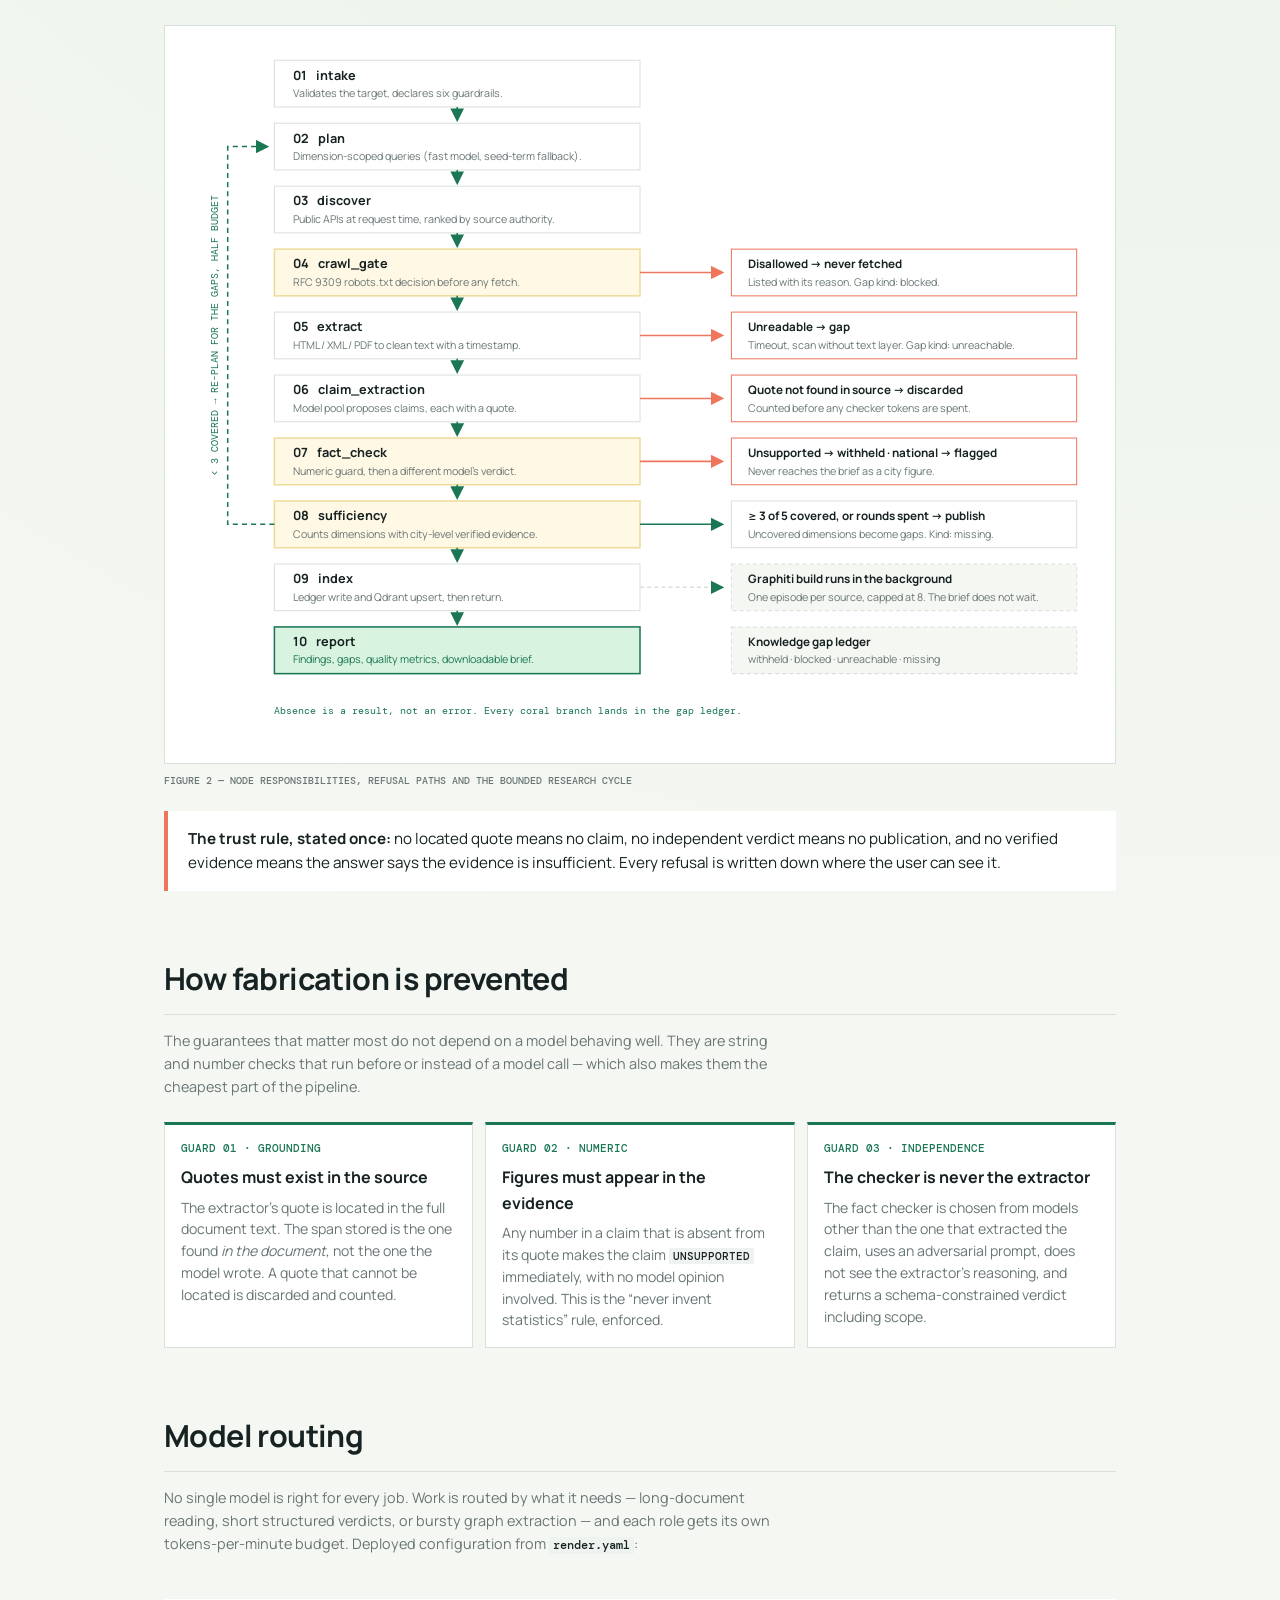
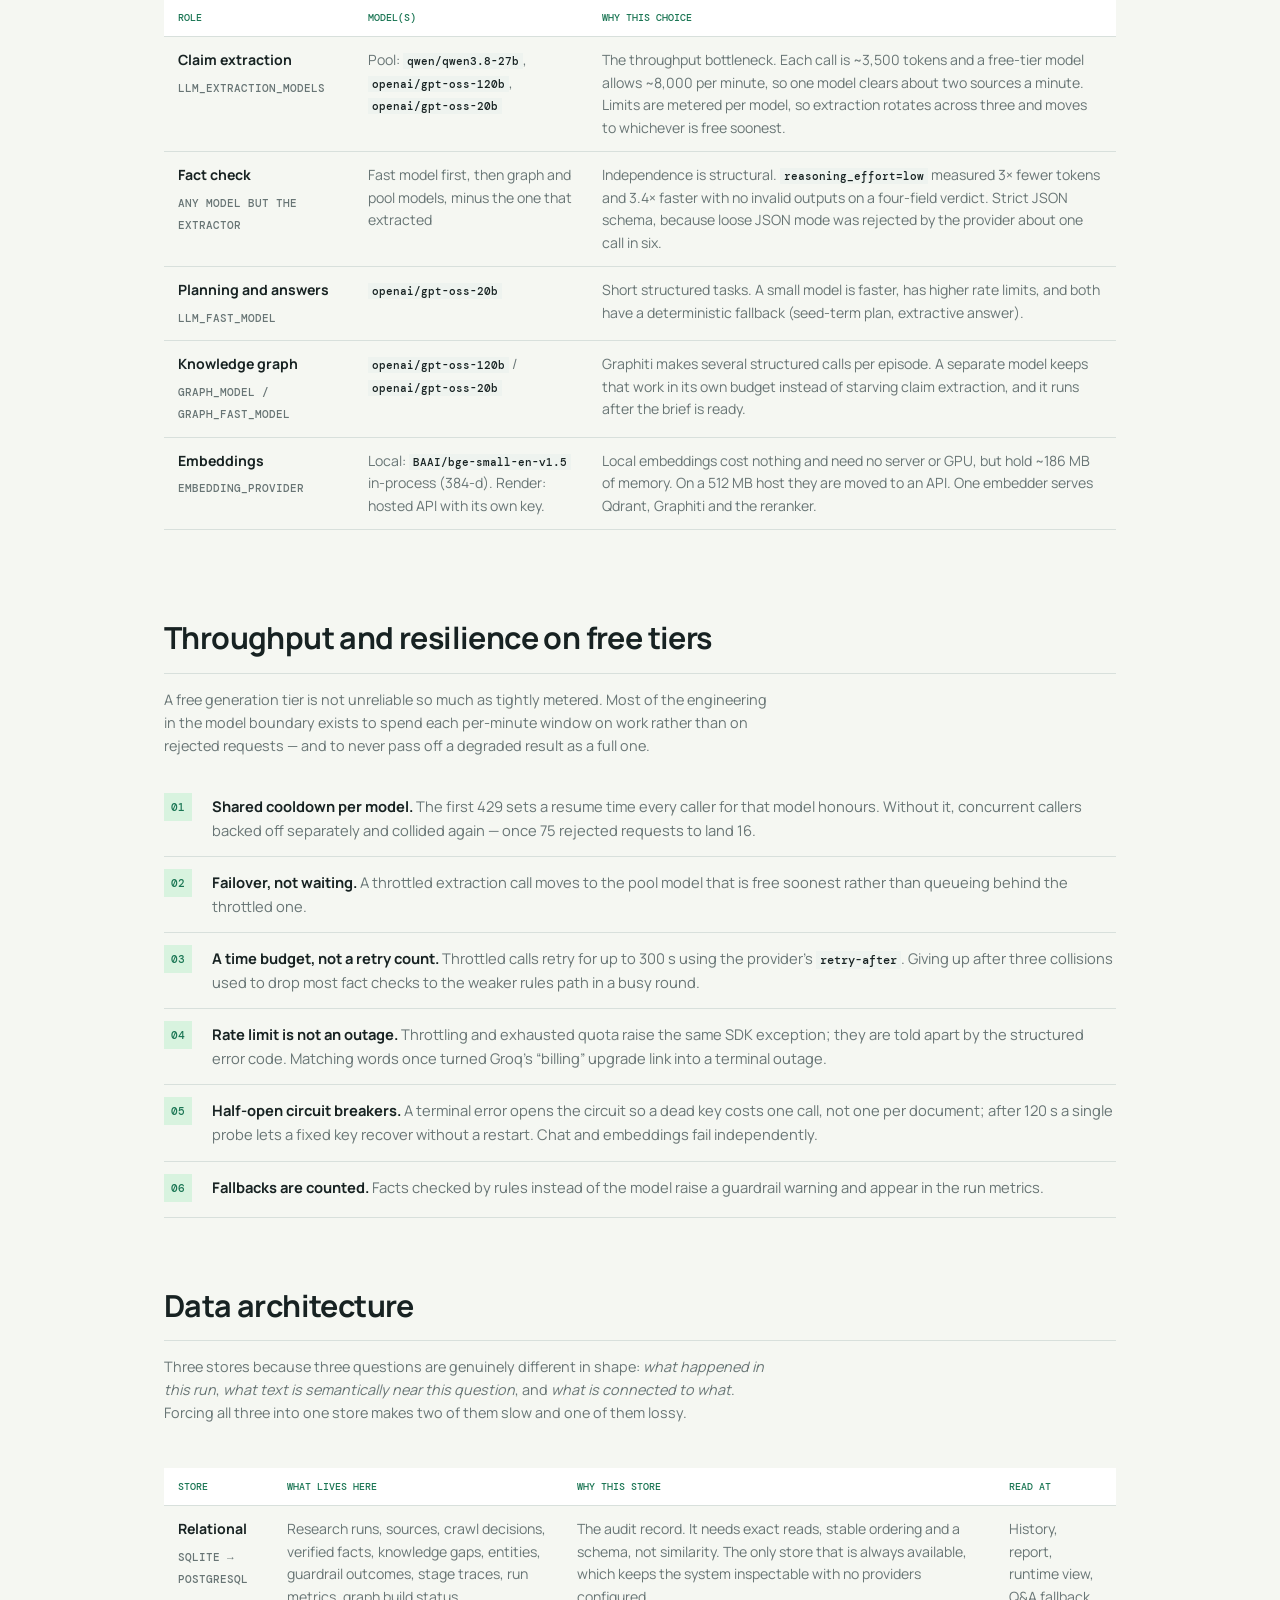
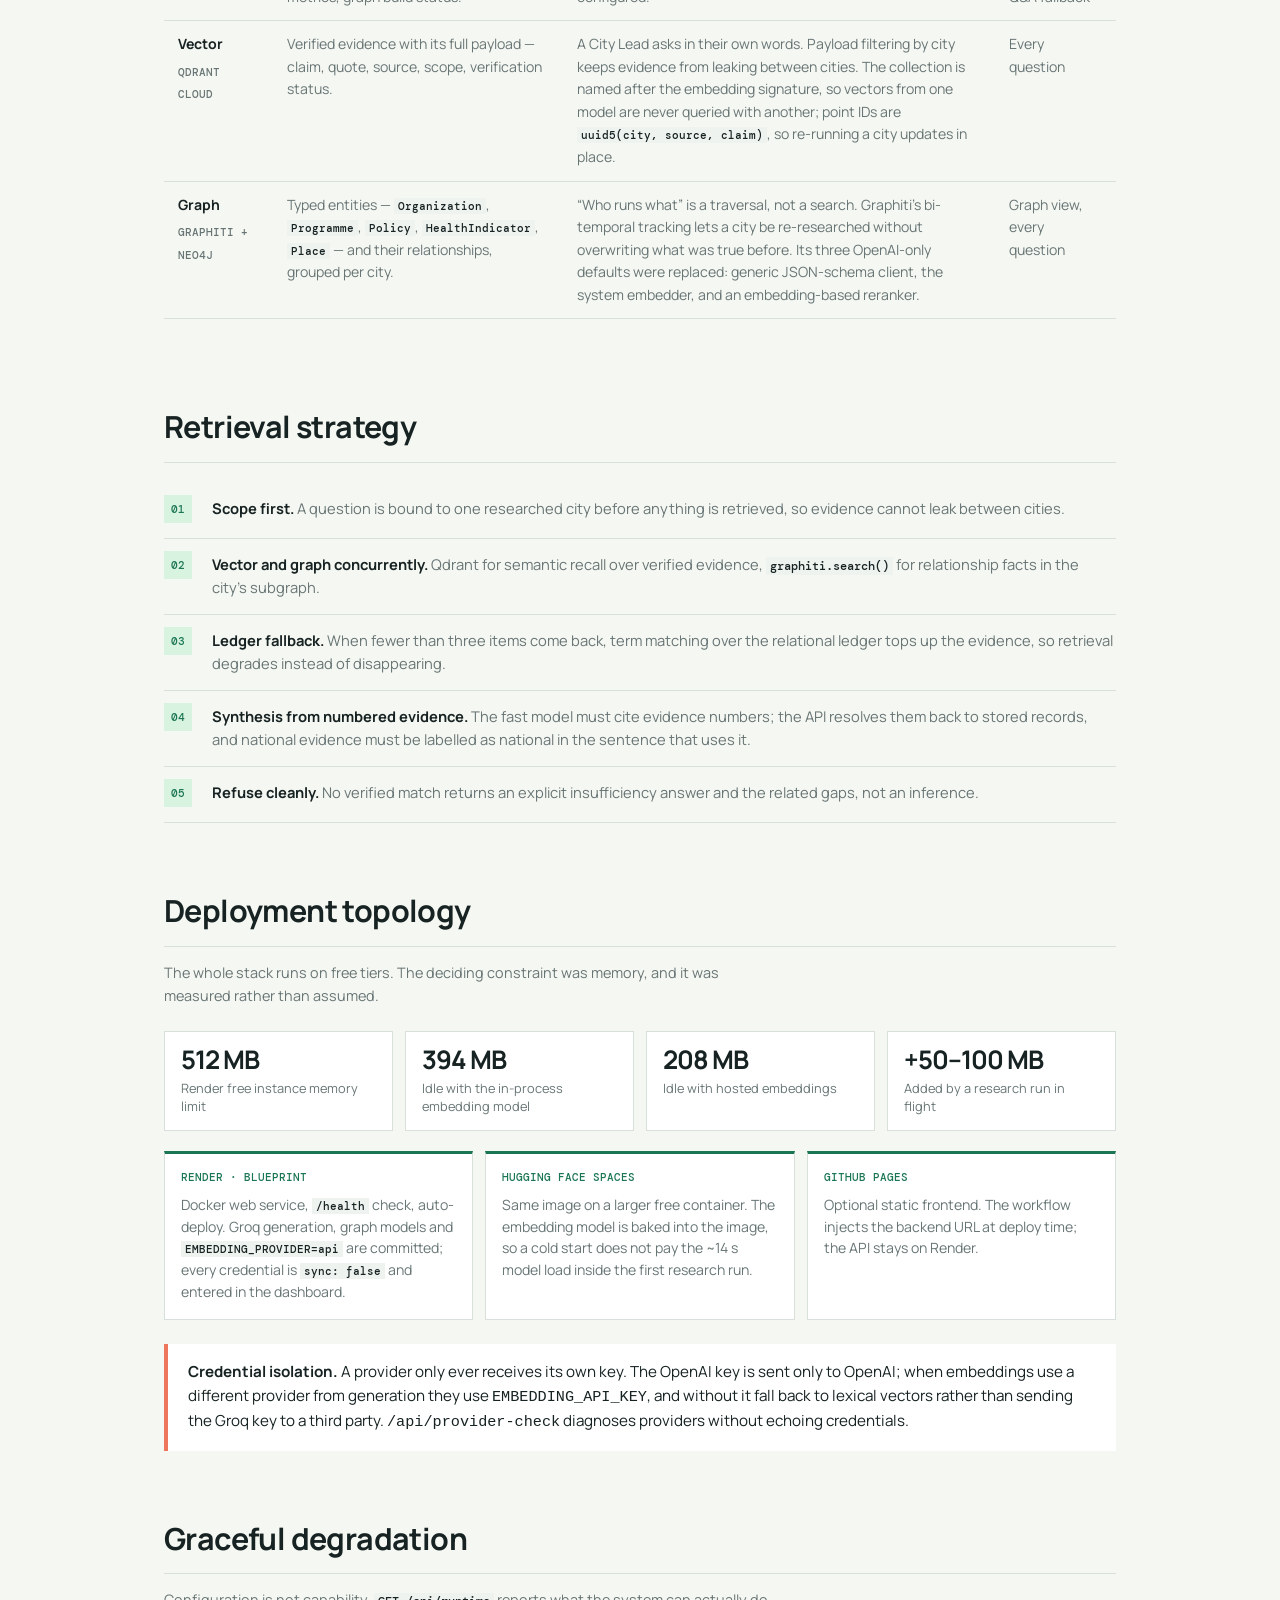
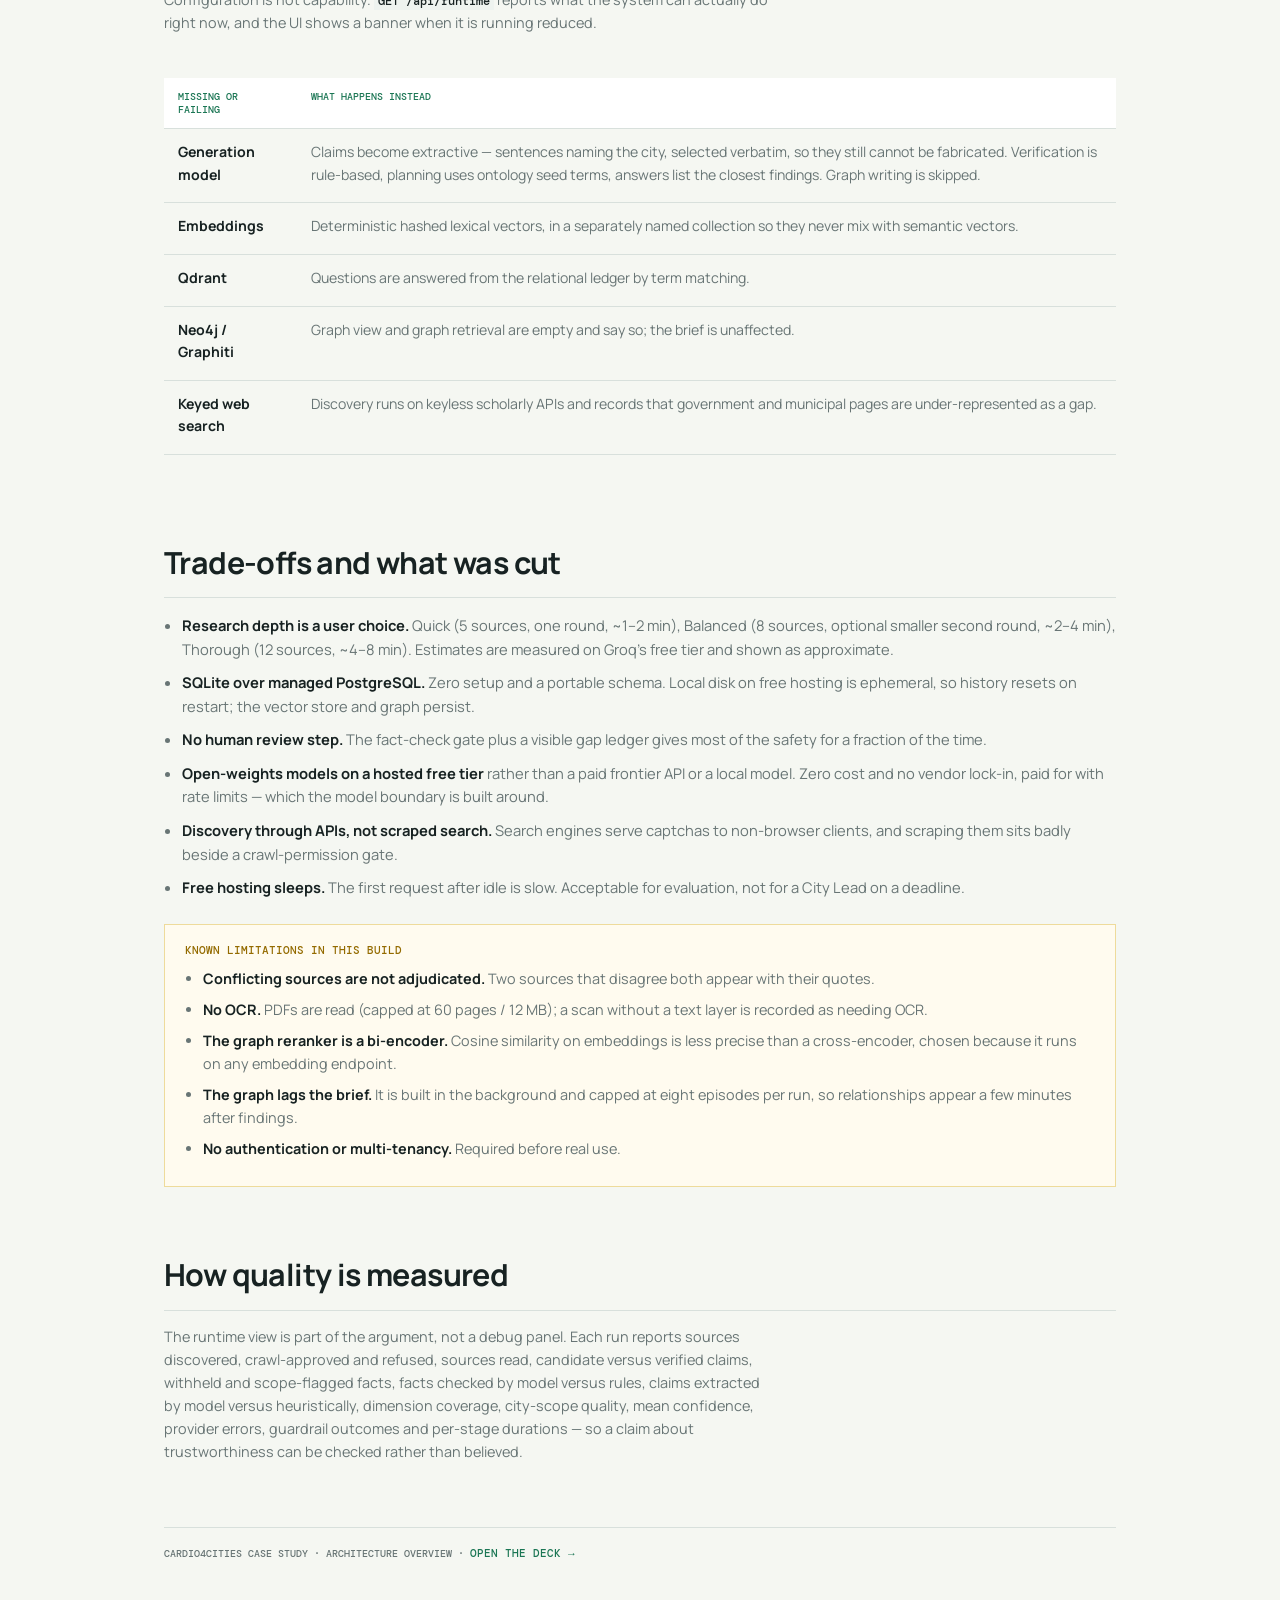
==== commit 3cc2dc9e: "Update architecture overview for the current system Adds the model boundary, model routing, throughp" ====
--- a/frontend/architecture.html
+++ b/frontend/architecture.html
@@ -38,6 +38,7 @@
       border-bottom: 1px solid var(--line);
       padding-bottom: 20px;
     }
+    .masthead nav { display: flex; gap: 18px; }
 
     .eyebrow, .label, .mono { font: 500 11px 'DM Mono', monospace; letter-spacing: 0; text-transform: uppercase; }
     .eyebrow { color: var(--green); }
@@ -66,12 +67,7 @@
     .section-note { color: var(--muted); font-size: .9rem; max-width: 68ch; margin: 14px 0 24px; }
     p { margin: 0 0 14px; }
 
-    .runline {
-      display: flex;
-      flex-wrap: wrap;
-      gap: 8px;
-      margin-bottom: 8px;
-    }
+    .runline { display: flex; flex-wrap: wrap; gap: 8px; margin-bottom: 8px; }
     .runline span {
       border: 1px solid var(--line);
       background: #fff;
@@ -81,52 +77,50 @@
       color: var(--muted);
     }
 
+    .toc { display: flex; flex-wrap: wrap; gap: 6px 16px; margin: 28px 0 0; padding: 14px 0; border-top: 1px solid var(--line); border-bottom: 1px solid var(--line); }
+    .toc a { color: var(--muted); text-decoration: none; font: 500 10px 'DM Mono', monospace; text-transform: uppercase; }
+    .toc a:hover { color: var(--green); }
+
     figure { margin: 0 0 8px; }
-    .figure-frame {
-      border: 1px solid var(--line);
-      background: #fff;
-      padding: 18px;
-      overflow-x: auto;
-    }
-    .figure-frame svg { display: block; width: 100%; min-width: 620px; height: auto; }
+    .figure-frame { border: 1px solid var(--line); background: #fff; padding: 18px; overflow-x: auto; }
+    .figure-frame svg { display: block; width: 100%; min-width: 640px; height: auto; }
     figcaption { color: var(--muted); font: 500 10px 'DM Mono', monospace; text-transform: uppercase; margin-top: 10px; }
 
     .grid { display: grid; grid-template-columns: repeat(3, 1fr); gap: 12px; margin: 20px 0; }
     .grid-2 { grid-template-columns: repeat(2, 1fr); }
     .card { border: 1px solid var(--line); border-top: 3px solid var(--green); background: #fff; padding: 16px; }
+    .card.warn { border-top-color: var(--coral); }
     .card .label { display: block; color: var(--green); margin-bottom: 10px; }
+    .card.warn .label { color: var(--coral); }
     .card p { color: var(--muted); font-size: .88rem; line-height: 1.55; margin: 0; }
     .card p + p { margin-top: 10px; }
 
     table { width: 100%; border-collapse: collapse; margin: 20px 0; font-size: .88rem; }
     th, td { text-align: left; vertical-align: top; padding: 12px 14px; border-bottom: 1px solid var(--line); }
     th { font: 500 10px 'DM Mono', monospace; text-transform: uppercase; color: var(--green); background: #fff; }
-    td strong { display: block; margin-bottom: 4px; }
+    td strong { display: block; margin-bottom: 4px; color: var(--ink); }
     td { color: var(--muted); }
+    td code, p code, li code { font: 500 .8em 'DM Mono', monospace; color: var(--ink); background: #eef3ef; padding: 1px 4px; }
     .table-wrap { overflow-x: auto; }
 
-    .callout {
-      border-left: 4px solid var(--coral);
-      background: #fff;
-      padding: 16px 20px;
-      margin: 24px 0;
-      font-size: .95rem;
-    }
+    .callout { border-left: 4px solid var(--coral); background: #fff; padding: 16px 20px; margin: 24px 0; font-size: .95rem; }
     .callout strong { color: var(--ink); }
 
     ol.steps { counter-reset: step; list-style: none; padding: 0; margin: 20px 0; }
     ol.steps li {
       counter-increment: step;
-      display: grid;
-      grid-template-columns: 34px 1fr;
-      gap: 14px;
-      padding: 14px 0;
+      position: relative;
+      padding: 14px 0 14px 48px;
+      min-height: 56px;
       border-bottom: 1px solid var(--line);
       font-size: .92rem;
       color: var(--muted);
     }
     ol.steps li::before {
       content: counter(step, decimal-leading-zero);
+      position: absolute;
+      left: 0;
+      top: 12px;
       display: grid;
       place-items: center;
       width: 28px;
@@ -141,12 +135,12 @@
     ul.plain li { margin-bottom: 10px; }
     ul.plain strong { color: var(--ink); }
 
-    .honest {
-      border: 1px solid #eedb9b;
-      background: #fffbef;
-      padding: 18px 20px;
-      margin: 24px 0;
-    }
+    .stats { display: grid; grid-template-columns: repeat(4, 1fr); gap: 12px; margin: 20px 0; }
+    .stat { background: #fff; border: 1px solid var(--line); padding: 14px 16px; }
+    .stat b { display: block; font-size: 1.6rem; letter-spacing: -1px; line-height: 1.1; color: var(--ink); }
+    .stat span { display: block; color: var(--muted); font-size: .8rem; line-height: 1.4; margin-top: 6px; }
+
+    .honest { border: 1px solid #eedb9b; background: #fffbef; padding: 18px 20px; margin: 24px 0; }
     .honest .label { color: #946b00; display: block; margin-bottom: 10px; }
     .honest ul { padding-left: 18px; margin: 0; color: var(--muted); font-size: .9rem; }
     .honest li { margin-bottom: 8px; }
@@ -156,6 +150,7 @@
 
     @media (max-width: 760px) {
       .grid, .grid-2 { grid-template-columns: 1fr; }
+      .stats { grid-template-columns: repeat(2, 1fr); }
       .masthead { align-items: flex-start; flex-direction: column; gap: 10px; }
       h1 { margin-top: 36px; }
     }
@@ -166,21 +161,37 @@
 
   <header class="masthead">
     <span class="eyebrow">CARDIO4Cities / architecture overview</span>
-    <a class="back" href="index.html">Back to workspace &rarr;</a>
+    <nav>
+      <a class="back" href="presentation.html">Deck</a>
+      <a class="back" href="index.html">Back to workspace &rarr;</a>
+    </nav>
   </header>
 
   <h1>Evidence before confidence.</h1>
-  <p class="lede">A city research workspace that turns live public sources into a source-traceable brief &mdash; and refuses to publish anything it cannot quote.</p>
+  <p class="lede">A city research workspace that turns live public sources into a source-traceable brief &mdash; and refuses to publish anything it cannot locate in a source and have independently checked.</p>
   <div class="runline">
-    <span>FastAPI</span><span>LangGraph</span><span>SQLite ledger</span><span>Qdrant</span><span>Graphiti + Neo4j Sandbox</span><span>Static frontend</span>
-  </div>
-
-  <h2>System context</h2>
-  <p class="section-note">One deployed service. The frontend, the orchestration graph and the API share a process; all durable knowledge lives outside it, because the free hosting tier has ephemeral disk and sleeps when idle.</p>
+    <span>FastAPI</span><span>LangGraph &middot; 10 nodes</span><span>Groq &middot; open-weights models</span><span>SQLite ledger</span><span>Qdrant</span><span>Graphiti + Neo4j</span><span>Docker &middot; Render / HF Spaces</span>
+  </div>
+
+  <nav class="toc" aria-label="Sections">
+    <a href="#context">System context</a>
+    <a href="#workflow">Agent workflow</a>
+    <a href="#guards">Fabrication guards</a>
+    <a href="#models">Model routing</a>
+    <a href="#throughput">Throughput and resilience</a>
+    <a href="#data">Data architecture</a>
+    <a href="#retrieval">Retrieval</a>
+    <a href="#deploy">Deployment</a>
+    <a href="#degradation">Degradation</a>
+    <a href="#tradeoffs">Trade-offs</a>
+  </nav>
+
+  <h2 id="context">System context</h2>
+  <p class="section-note">One deployed container serves the API and the frontend. Every model call goes through a single boundary that owns pacing, failover and fallback. Durable knowledge lives in hosted stores, because the free hosting tier has an ephemeral disk and sleeps when idle.</p>
 
   <figure>
     <div class="figure-frame">
-      <svg viewBox="0 0 980 566" role="img" aria-label="Layered system diagram: browser UI, FastAPI endpoints, LangGraph orchestration, three datastores, and external services.">
+      <svg viewBox="0 0 980 676" role="img" aria-label="Layered system diagram: browser UI, FastAPI endpoints, LangGraph orchestration, model boundary, three datastores, and external services.">
         <defs>
           <marker id="arw" markerWidth="9" markerHeight="9" refX="7" refY="4.5" orient="auto">
             <path d="M0 0 L9 4.5 L0 9 z" fill="#1b7654" />
@@ -189,110 +200,131 @@
         <g font-family="'DM Mono', monospace" font-size="10" fill="#687575" text-anchor="end">
           <text x="108" y="45">PRESENTATION</text>
           <text x="108" y="128">API</text>
-          <text x="108" y="248">ORCHESTRATION</text>
-          <text x="108" y="380">STATE</text>
-          <text x="108" y="500">EXTERNAL</text>
+          <text x="108" y="238">ORCHESTRATION</text>
+          <text x="108" y="344">MODEL BOUNDARY</text>
+          <text x="108" y="460">STATE</text>
+          <text x="108" y="590">EXTERNAL</text>
         </g>
 
         <!-- Presentation -->
         <rect x="124" y="16" width="836" height="50" fill="#ffffff" stroke="#d8e0dc" />
-        <text x="144" y="38" font-family="Manrope, sans-serif" font-size="14" font-weight="700" fill="#172222">Intelligence Studio UI</text>
-        <text x="144" y="56" font-family="Manrope, sans-serif" font-size="12" fill="#687575">Workflow trace &middot; evidence ledger &middot; knowledge gaps &middot; graph view &middot; Q&amp;A &middot; report download</text>
+        <text x="144" y="38" font-family="Manrope, sans-serif" font-size="14" font-weight="700" fill="#172222">Intelligence Studio UI &mdash; static, no build step</text>
+        <text x="144" y="56" font-family="Manrope, sans-serif" font-size="12" fill="#687575">Depth choice &middot; live progress &middot; findings &amp; gaps &middot; evidence &middot; graph &middot; Q&amp;A &middot; history &middot; runtime. Served by FastAPI or GitHub Pages.</text>
 
         <line x1="542" y1="66" x2="542" y2="92" stroke="#1b7654" stroke-width="1.5" marker-end="url(#arw)" />
 
         <!-- API -->
         <rect x="124" y="98" width="836" height="76" fill="#ffffff" stroke="#d8e0dc" />
-        <text x="144" y="120" font-family="Manrope, sans-serif" font-size="13" font-weight="700" fill="#172222">FastAPI application</text>
+        <text x="144" y="120" font-family="Manrope, sans-serif" font-size="13" font-weight="700" fill="#172222">FastAPI application &mdash; research runs as a background job the UI polls</text>
         <g font-family="'DM Mono', monospace" font-size="9.5" fill="#1b7654">
           <rect x="140" y="130" width="150" height="28" fill="#d8f3df" />
           <text x="150" y="148">POST /api/research</text>
           <rect x="300" y="130" width="150" height="28" fill="#d8f3df" />
-          <text x="310" y="148">POST /api/ask</text>
+          <text x="310" y="148">GET /api/progress</text>
           <rect x="460" y="130" width="150" height="28" fill="#d8f3df" />
-          <text x="470" y="148">GET /api/report</text>
+          <text x="470" y="148">POST /api/ask</text>
           <rect x="620" y="130" width="150" height="28" fill="#d8f3df" />
-          <text x="630" y="148">GET /api/graph</text>
+          <text x="630" y="148">GET /api/workflow</text>
           <rect x="780" y="130" width="164" height="28" fill="#d8f3df" />
-          <text x="790" y="148">GET /api/stores</text>
+          <text x="790" y="148">GET /api/runtime</text>
         </g>
 
-        <line x1="542" y1="174" x2="542" y2="200" stroke="#1b7654" stroke-width="1.5" marker-end="url(#arw)" />
+        <line x1="542" y1="174" x2="542" y2="196" stroke="#1b7654" stroke-width="1.5" marker-end="url(#arw)" />
 
         <!-- Orchestration -->
-        <rect x="124" y="206" width="836" height="96" fill="#ffffff" stroke="#172222" stroke-width="1.5" />
-        <text x="144" y="228" font-family="Manrope, sans-serif" font-size="13" font-weight="700" fill="#172222">LangGraph StateGraph</text>
-        <text x="144" y="245" font-family="Manrope, sans-serif" font-size="11.5" fill="#687575">Compiled at import time. Every stage writes a trace event with a status and a duration.</text>
+        <rect x="124" y="202" width="836" height="84" fill="#ffffff" stroke="#172222" stroke-width="1.5" />
+        <text x="144" y="224" font-family="Manrope, sans-serif" font-size="13" font-weight="700" fill="#172222">LangGraph StateGraph &mdash; 10 nodes, one bounded cycle</text>
         <g font-family="'DM Mono', monospace" font-size="9" fill="#172222">
-          <rect x="140" y="258" width="118" height="30" fill="#f5f7f2" stroke="#d8e0dc" />
-          <text x="150" y="277">intake &rarr; plan</text>
-          <rect x="270" y="258" width="118" height="30" fill="#f5f7f2" stroke="#d8e0dc" />
-          <text x="280" y="277">discovery</text>
-          <rect x="400" y="258" width="118" height="30" fill="#fff0d0" stroke="#eedb9b" />
-          <text x="410" y="277">crawl gate</text>
-          <rect x="530" y="258" width="118" height="30" fill="#f5f7f2" stroke="#d8e0dc" />
-          <text x="540" y="277">extraction</text>
-          <rect x="660" y="258" width="118" height="30" fill="#fff0d0" stroke="#eedb9b" />
-          <text x="670" y="277">fact check</text>
-          <rect x="790" y="258" width="154" height="30" fill="#f5f7f2" stroke="#d8e0dc" />
-          <text x="800" y="277">index &rarr; report</text>
+          <rect x="140" y="240" width="92" height="30" fill="#f5f7f2" stroke="#d8e0dc" />
+          <text x="150" y="259">intake&rarr;plan</text>
+          <rect x="240" y="240" width="76" height="30" fill="#f5f7f2" stroke="#d8e0dc" />
+          <text x="250" y="259">discover</text>
+          <rect x="324" y="240" width="90" height="30" fill="#fff0d0" stroke="#eedb9b" />
+          <text x="334" y="259">crawl_gate</text>
+          <rect x="422" y="240" width="70" height="30" fill="#f5f7f2" stroke="#d8e0dc" />
+          <text x="432" y="259">extract</text>
+          <rect x="500" y="240" width="80" height="30" fill="#f5f7f2" stroke="#d8e0dc" />
+          <text x="510" y="259">claims</text>
+          <rect x="588" y="240" width="90" height="30" fill="#fff0d0" stroke="#eedb9b" />
+          <text x="598" y="259">fact_check</text>
+          <rect x="686" y="240" width="100" height="30" fill="#fff0d0" stroke="#eedb9b" />
+          <text x="696" y="259">sufficiency</text>
+          <rect x="794" y="240" width="150" height="30" fill="#f5f7f2" stroke="#d8e0dc" />
+          <text x="804" y="259">index&rarr;report</text>
         </g>
 
-        <line x1="542" y1="302" x2="542" y2="330" stroke="#1b7654" stroke-width="1.5" marker-end="url(#arw)" />
+        <line x1="542" y1="286" x2="542" y2="308" stroke="#1b7654" stroke-width="1.5" marker-end="url(#arw)" />
+
+        <!-- Model boundary -->
+        <rect x="124" y="314" width="836" height="70" fill="#ffffff" stroke="#d8e0dc" />
+        <text x="144" y="336" font-family="Manrope, sans-serif" font-size="13" font-weight="700" fill="#172222">llm.py &mdash; every model call passes through here</text>
+        <text x="144" y="356" font-family="Manrope, sans-serif" font-size="11.5" fill="#687575">Per-model pacing and shared cooldown &middot; extraction model pool with failover &middot; throttle vs. quota classification</text>
+        <text x="144" y="373" font-family="Manrope, sans-serif" font-size="11.5" fill="#687575">Half-open circuit breakers (chat and embeddings separately) &middot; deterministic fallback, counted and reported</text>
+
+        <line x1="542" y1="384" x2="542" y2="410" stroke="#1b7654" stroke-width="1.5" marker-end="url(#arw)" />
 
         <!-- State -->
         <g>
-          <rect x="124" y="336" width="268" height="86" fill="#ffffff" stroke="#d8e0dc" stroke-width="1.5" />
-          <text x="140" y="358" font-family="'DM Mono', monospace" font-size="9.5" fill="#1b7654">RELATIONAL</text>
-          <text x="140" y="378" font-family="Manrope, sans-serif" font-size="13" font-weight="700" fill="#172222">SQLite run ledger</text>
-          <text x="140" y="398" font-family="Manrope, sans-serif" font-size="11" fill="#687575">Runs, sources, crawl decisions,</text>
-          <text x="140" y="412" font-family="Manrope, sans-serif" font-size="11" fill="#687575">facts, gaps, guardrails, metrics.</text>
-
-          <rect x="408" y="336" width="268" height="86" fill="#ffffff" stroke="#d8e0dc" stroke-width="1.5" />
-          <text x="424" y="358" font-family="'DM Mono', monospace" font-size="9.5" fill="#1b7654">VECTOR</text>
-          <text x="424" y="378" font-family="Manrope, sans-serif" font-size="13" font-weight="700" fill="#172222">Qdrant Cloud</text>
-          <text x="424" y="398" font-family="Manrope, sans-serif" font-size="11" fill="#687575">Evidence passages, embedded,</text>
-          <text x="424" y="412" font-family="Manrope, sans-serif" font-size="11" fill="#687575">filtered by research city.</text>
-
-          <rect x="692" y="336" width="268" height="86" fill="#ffffff" stroke="#d8e0dc" stroke-width="1.5" />
-          <text x="708" y="358" font-family="'DM Mono', monospace" font-size="9.5" fill="#1b7654">GRAPH</text>
-          <text x="708" y="378" font-family="Manrope, sans-serif" font-size="13" font-weight="700" fill="#172222">Graphiti &rarr; Neo4j Sandbox</text>
-          <text x="708" y="398" font-family="Manrope, sans-serif" font-size="11" fill="#687575">Entities and relationships,</text>
-          <text x="708" y="412" font-family="Manrope, sans-serif" font-size="11" fill="#687575">grouped per city, queried live.</text>
+          <rect x="124" y="416" width="268" height="86" fill="#ffffff" stroke="#d8e0dc" stroke-width="1.5" />
+          <text x="140" y="438" font-family="'DM Mono', monospace" font-size="9.5" fill="#1b7654">RELATIONAL</text>
+          <text x="140" y="458" font-family="Manrope, sans-serif" font-size="13" font-weight="700" fill="#172222">SQLite run ledger</text>
+          <text x="140" y="478" font-family="Manrope, sans-serif" font-size="11" fill="#687575">Runs, sources, crawl decisions,</text>
+          <text x="140" y="492" font-family="Manrope, sans-serif" font-size="11" fill="#687575">facts, gaps, guardrails, traces.</text>
+
+          <rect x="408" y="416" width="268" height="86" fill="#ffffff" stroke="#d8e0dc" stroke-width="1.5" />
+          <text x="424" y="438" font-family="'DM Mono', monospace" font-size="9.5" fill="#1b7654">VECTOR</text>
+          <text x="424" y="458" font-family="Manrope, sans-serif" font-size="13" font-weight="700" fill="#172222">Qdrant Cloud</text>
+          <text x="424" y="478" font-family="Manrope, sans-serif" font-size="11" fill="#687575">Verified evidence, city-filtered.</text>
+          <text x="424" y="492" font-family="Manrope, sans-serif" font-size="11" fill="#687575">Collection named by embedder.</text>
+
+          <rect x="692" y="416" width="268" height="86" fill="#ffffff" stroke="#d8e0dc" stroke-width="1.5" />
+          <text x="708" y="438" font-family="'DM Mono', monospace" font-size="9.5" fill="#1b7654">GRAPH</text>
+          <text x="708" y="458" font-family="Manrope, sans-serif" font-size="13" font-weight="700" fill="#172222">Graphiti &rarr; Neo4j</text>
+          <text x="708" y="478" font-family="Manrope, sans-serif" font-size="11" fill="#687575">Typed entities per city, built in</text>
+          <text x="708" y="492" font-family="Manrope, sans-serif" font-size="11" fill="#687575">the background after the brief.</text>
         </g>
 
-        <line x1="542" y1="422" x2="542" y2="450" stroke="#1b7654" stroke-width="1.5" marker-end="url(#arw)" />
+        <line x1="542" y1="502" x2="542" y2="530" stroke="#1b7654" stroke-width="1.5" marker-end="url(#arw)" />
 
         <!-- External -->
         <g>
-          <rect x="124" y="456" width="268" height="72" fill="#f5f7f2" stroke="#d8e0dc" stroke-dasharray="4 3" />
-          <text x="140" y="480" font-family="Manrope, sans-serif" font-size="12.5" font-weight="700" fill="#172222">Public search</text>
-          <text x="140" y="500" font-family="Manrope, sans-serif" font-size="11" fill="#687575">Query-time discovery. Nothing</text>
-          <text x="140" y="514" font-family="Manrope, sans-serif" font-size="11" fill="#687575">about a city is pre-seeded.</text>
-
-          <rect x="408" y="456" width="268" height="72" fill="#f5f7f2" stroke="#d8e0dc" stroke-dasharray="4 3" />
-          <text x="424" y="480" font-family="Manrope, sans-serif" font-size="12.5" font-weight="700" fill="#172222">Source websites</text>
-          <text x="424" y="500" font-family="Manrope, sans-serif" font-size="11" fill="#687575">Fetched only after robots.txt</text>
-          <text x="424" y="514" font-family="Manrope, sans-serif" font-size="11" fill="#687575">has been read and honoured.</text>
-
-          <rect x="692" y="456" width="268" height="72" fill="#f5f7f2" stroke="#d8e0dc" stroke-dasharray="4 3" />
-          <text x="708" y="480" font-family="Manrope, sans-serif" font-size="12.5" font-weight="700" fill="#172222">LLM provider</text>
-          <text x="708" y="500" font-family="Manrope, sans-serif" font-size="11" fill="#687575">Embeddings and Graphiti entity</text>
-          <text x="708" y="514" font-family="Manrope, sans-serif" font-size="11" fill="#687575">extraction. Degrades visibly.</text>
+          <rect x="124" y="536" width="199" height="86" fill="#f5f7f2" stroke="#d8e0dc" stroke-dasharray="4 3" />
+          <text x="138" y="558" font-family="Manrope, sans-serif" font-size="12.5" font-weight="700" fill="#172222">Discovery APIs</text>
+          <text x="138" y="578" font-family="Manrope, sans-serif" font-size="10.5" fill="#687575">OpenAlex, Europe PMC,</text>
+          <text x="138" y="593" font-family="Manrope, sans-serif" font-size="10.5" fill="#687575">Wikipedia (keyless); optional</text>
+          <text x="138" y="608" font-family="Manrope, sans-serif" font-size="10.5" fill="#687575">Tavily / Brave / Serper.</text>
+
+          <rect x="335" y="536" width="199" height="86" fill="#f5f7f2" stroke="#d8e0dc" stroke-dasharray="4 3" />
+          <text x="349" y="558" font-family="Manrope, sans-serif" font-size="12.5" font-weight="700" fill="#172222">Source websites</text>
+          <text x="349" y="578" font-family="Manrope, sans-serif" font-size="10.5" fill="#687575">HTML, XML and PDF. Fetched</text>
+          <text x="349" y="593" font-family="Manrope, sans-serif" font-size="10.5" fill="#687575">only after robots.txt allows;</text>
+          <text x="349" y="608" font-family="Manrope, sans-serif" font-size="10.5" fill="#687575">crawl-delay honoured per host.</text>
+
+          <rect x="546" y="536" width="199" height="86" fill="#f5f7f2" stroke="#d8e0dc" stroke-dasharray="4 3" />
+          <text x="560" y="558" font-family="Manrope, sans-serif" font-size="12.5" font-weight="700" fill="#172222">Generation provider</text>
+          <text x="560" y="578" font-family="Manrope, sans-serif" font-size="10.5" fill="#687575">Groq, OpenAI-compatible API.</text>
+          <text x="560" y="593" font-family="Manrope, sans-serif" font-size="10.5" fill="#687575">Swappable for Ollama, vLLM</text>
+          <text x="560" y="608" font-family="Manrope, sans-serif" font-size="10.5" fill="#687575">or OpenAI by one URL.</text>
+
+          <rect x="757" y="536" width="203" height="86" fill="#f5f7f2" stroke="#d8e0dc" stroke-dasharray="4 3" />
+          <text x="771" y="558" font-family="Manrope, sans-serif" font-size="12.5" font-weight="700" fill="#172222">Embeddings</text>
+          <text x="771" y="578" font-family="Manrope, sans-serif" font-size="10.5" fill="#687575">In-process bge-small (local),</text>
+          <text x="771" y="593" font-family="Manrope, sans-serif" font-size="10.5" fill="#687575">or hosted API with its own key</text>
+          <text x="771" y="608" font-family="Manrope, sans-serif" font-size="10.5" fill="#687575">on the 512 MB tier.</text>
         </g>
 
-        <text x="124" y="552" font-family="'DM Mono', monospace" font-size="9" fill="#9aa6a1">Solid border = inside the deployed service &middot; dashed = third party reached at request time</text>
+        <text x="124" y="652" font-family="'DM Mono', monospace" font-size="9" fill="#9aa6a1">Solid border = inside the deployed service &middot; dashed = third party reached at request time</text>
       </svg>
     </div>
     <figcaption>Figure 1 &mdash; Request path and state ownership</figcaption>
   </figure>
 
-  <h2>Agent workflow</h2>
-  <p class="section-note">Responsibility is split so that no agent can both produce a claim and bless it. Two stages are gates rather than steps: they can remove work from the pipeline, and what they remove is recorded rather than discarded.</p>
+  <h2 id="workflow">Agent workflow</h2>
+  <p class="section-note">Ten LangGraph nodes, each with one responsibility. <code>GET /api/workflow</code> renders the structure from the compiled graph, so the diagram in the UI cannot drift from the code that runs. Three nodes are gates: they remove work, and what they remove is recorded as a gap.</p>
 
   <figure>
     <div class="figure-frame">
-      <svg viewBox="0 0 900 668" role="img" aria-label="Vertical agent workflow with branch outcomes for the crawlability gate, extraction failures and the fact check.">
+      <svg viewBox="0 0 900 690" role="img" aria-label="Vertical agent workflow of ten nodes with refusal branches and the sufficiency loop back to planning.">
         <defs>
           <marker id="arw2" markerWidth="9" markerHeight="9" refX="7" refY="4.5" orient="auto">
             <path d="M0 0 L9 4.5 L0 9 z" fill="#1b7654" />
@@ -303,84 +335,176 @@
         </defs>
 
         <g font-family="Manrope, sans-serif">
-          <!-- 01 -->
-          <rect x="60" y="16" width="360" height="54" fill="#ffffff" stroke="#d8e0dc" />
-          <text x="78" y="38" font-size="13" font-weight="700" fill="#172222">01 &nbsp; Intake and guardrails</text>
-          <text x="78" y="57" font-size="11" fill="#687575">Validates the target, declares geographic scope.</text>
-          <line x1="240" y1="70" x2="240" y2="90" stroke="#1b7654" stroke-width="1.5" marker-end="url(#arw2)" />
-
-          <!-- 02 -->
-          <rect x="60" y="94" width="360" height="54" fill="#ffffff" stroke="#d8e0dc" />
-          <text x="78" y="116" font-size="13" font-weight="700" fill="#172222">02 &nbsp; Research planner</text>
-          <text x="78" y="135" font-size="11" fill="#687575">Expands the city into scoped topic queries.</text>
-          <line x1="240" y1="148" x2="240" y2="168" stroke="#1b7654" stroke-width="1.5" marker-end="url(#arw2)" />
-
-          <!-- 03 -->
-          <rect x="60" y="172" width="360" height="54" fill="#ffffff" stroke="#d8e0dc" />
-          <text x="78" y="194" font-size="13" font-weight="700" fill="#172222">03 &nbsp; Source discovery</text>
-          <text x="78" y="213" font-size="11" fill="#687575">Live public search, de-duplicated by URL.</text>
-          <line x1="240" y1="226" x2="240" y2="246" stroke="#1b7654" stroke-width="1.5" marker-end="url(#arw2)" />
-
-          <!-- 04 gate -->
-          <rect x="60" y="250" width="360" height="54" fill="#fff8e4" stroke="#eedb9b" stroke-width="1.5" />
-          <text x="78" y="272" font-size="13" font-weight="700" fill="#172222">04 &nbsp; Crawlability gate</text>
-          <text x="78" y="291" font-size="11" fill="#687575">Reads robots.txt before a single page is fetched.</text>
-          <path d="M420 277 L520 277" stroke="#ed765c" stroke-width="1.5" fill="none" marker-end="url(#arw3)" />
-          <rect x="530" y="250" width="310" height="54" fill="#ffffff" stroke="#ed765c" />
-          <text x="548" y="272" font-size="12" font-weight="700" fill="#172222">Disallowed &rarr; never fetched</text>
-          <text x="548" y="291" font-size="11" fill="#687575">Source stays listed with its refusal reason.</text>
-          <line x1="240" y1="304" x2="240" y2="324" stroke="#1b7654" stroke-width="1.5" marker-end="url(#arw2)" />
-
-          <!-- 05 -->
-          <rect x="60" y="328" width="360" height="54" fill="#ffffff" stroke="#d8e0dc" />
-          <text x="78" y="350" font-size="13" font-weight="700" fill="#172222">05 &nbsp; Evidence extraction</text>
-          <text x="78" y="369" font-size="11" fill="#687575">Clean text, quote, URL, title, retrieval timestamp.</text>
-          <path d="M420 355 L520 355" stroke="#ed765c" stroke-width="1.5" fill="none" marker-end="url(#arw3)" />
-          <rect x="530" y="328" width="310" height="54" fill="#ffffff" stroke="#ed765c" />
-          <text x="548" y="350" font-size="12" font-weight="700" fill="#172222">Fetch failed &rarr; gap</text>
-          <text x="548" y="369" font-size="11" fill="#687575">Recorded as a named hole in the research.</text>
-          <line x1="240" y1="382" x2="240" y2="402" stroke="#1b7654" stroke-width="1.5" marker-end="url(#arw2)" />
-
-          <!-- 06 gate -->
-          <rect x="60" y="406" width="360" height="54" fill="#fff8e4" stroke="#eedb9b" stroke-width="1.5" />
-          <text x="78" y="428" font-size="13" font-weight="700" fill="#172222">06 &nbsp; Independent fact check</text>
-          <text x="78" y="447" font-size="11" fill="#687575">Separate from the agent that produced the claim.</text>
-          <path d="M420 433 L520 433" stroke="#ed765c" stroke-width="1.5" fill="none" marker-end="url(#arw3)" />
-          <rect x="530" y="406" width="310" height="54" fill="#ffffff" stroke="#ed765c" />
-          <text x="548" y="428" font-size="12" font-weight="700" fill="#172222">Unsupported &rarr; withheld</text>
-          <text x="548" y="447" font-size="11" fill="#687575">Never reaches the brief. Surfaces as a gap.</text>
-          <line x1="240" y1="460" x2="240" y2="480" stroke="#1b7654" stroke-width="1.5" marker-end="url(#arw2)" />
-
-          <!-- 07 -->
-          <rect x="60" y="484" width="360" height="54" fill="#ffffff" stroke="#d8e0dc" />
-          <text x="78" y="506" font-size="13" font-weight="700" fill="#172222">07 &nbsp; Knowledge indexing</text>
-          <text x="78" y="525" font-size="11" fill="#687575">Ledger write, vector upsert, Graphiti episode.</text>
-          <line x1="240" y1="538" x2="240" y2="558" stroke="#1b7654" stroke-width="1.5" marker-end="url(#arw2)" />
-
-          <!-- 08 -->
-          <rect x="60" y="562" width="360" height="54" fill="#d8f3df" stroke="#1b7654" stroke-width="1.5" />
-          <text x="78" y="584" font-size="13" font-weight="700" fill="#172222">08 &nbsp; Brief, graph and Q&amp;A</text>
-          <text x="78" y="603" font-size="11" fill="#1b7654">Findings, gaps, citations, downloadable report.</text>
-
-          <rect x="530" y="484" width="310" height="132" fill="#f5f7f2" stroke="#d8e0dc" stroke-dasharray="4 3" />
-          <text x="548" y="508" font-size="12" font-weight="700" fill="#172222">Knowledge gap ledger</text>
-          <text x="548" y="530" font-size="11" fill="#687575">Every refusal above lands here with its</text>
-          <text x="548" y="546" font-size="11" fill="#687575">topic, reason and source URL, and is</text>
-          <text x="548" y="562" font-size="11" fill="#687575">shown to the user beside the findings.</text>
-          <text x="548" y="590" font-size="11" fill="#1b7654" font-family="'DM Mono', monospace">Absence is a result, not an error.</text>
-          <path d="M530 550 L440 550" stroke="#d8e0dc" stroke-width="1.5" fill="none" />
-          <path d="M440 550 L440 300" stroke="#d8e0dc" stroke-width="1.5" stroke-dasharray="4 3" fill="none" />
+          <!-- 01 intake -->
+          <rect x="90" y="16" width="360" height="46" fill="#ffffff" stroke="#d8e0dc" />
+          <text x="108" y="35" font-size="12.5" font-weight="700" fill="#172222">01 &nbsp; intake</text>
+          <text x="108" y="52" font-size="10.5" fill="#687575">Validates the target, declares six guardrails.</text>
+          <line x1="270" y1="62" x2="270" y2="74" stroke="#1b7654" stroke-width="1.5" marker-end="url(#arw2)" />
+
+          <!-- 02 plan -->
+          <rect x="90" y="78" width="360" height="46" fill="#ffffff" stroke="#d8e0dc" />
+          <text x="108" y="97" font-size="12.5" font-weight="700" fill="#172222">02 &nbsp; plan</text>
+          <text x="108" y="114" font-size="10.5" fill="#687575">Dimension-scoped queries (fast model, seed-term fallback).</text>
+          <line x1="270" y1="124" x2="270" y2="136" stroke="#1b7654" stroke-width="1.5" marker-end="url(#arw2)" />
+
+          <!-- 03 discover -->
+          <rect x="90" y="140" width="360" height="46" fill="#ffffff" stroke="#d8e0dc" />
+          <text x="108" y="159" font-size="12.5" font-weight="700" fill="#172222">03 &nbsp; discover</text>
+          <text x="108" y="176" font-size="10.5" fill="#687575">Public APIs at request time, ranked by source authority.</text>
+          <line x1="270" y1="186" x2="270" y2="198" stroke="#1b7654" stroke-width="1.5" marker-end="url(#arw2)" />
+
+          <!-- 04 crawl gate -->
+          <rect x="90" y="202" width="360" height="46" fill="#fff8e4" stroke="#eedb9b" stroke-width="1.5" />
+          <text x="108" y="221" font-size="12.5" font-weight="700" fill="#172222">04 &nbsp; crawl_gate</text>
+          <text x="108" y="238" font-size="10.5" fill="#687575">RFC 9309 robots.txt decision before any fetch.</text>
+          <path d="M450 225 L530 225" stroke="#ed765c" stroke-width="1.5" fill="none" marker-end="url(#arw3)" />
+          <rect x="540" y="202" width="340" height="46" fill="#ffffff" stroke="#ed765c" />
+          <text x="556" y="221" font-size="11.5" font-weight="700" fill="#172222">Disallowed &rarr; never fetched</text>
+          <text x="556" y="238" font-size="10.5" fill="#687575">Listed with its reason. Gap kind: blocked.</text>
+          <line x1="270" y1="248" x2="270" y2="260" stroke="#1b7654" stroke-width="1.5" marker-end="url(#arw2)" />
+
+          <!-- 05 extract -->
+          <rect x="90" y="264" width="360" height="46" fill="#ffffff" stroke="#d8e0dc" />
+          <text x="108" y="283" font-size="12.5" font-weight="700" fill="#172222">05 &nbsp; extract</text>
+          <text x="108" y="300" font-size="10.5" fill="#687575">HTML / XML / PDF to clean text with a timestamp.</text>
+          <path d="M450 287 L530 287" stroke="#ed765c" stroke-width="1.5" fill="none" marker-end="url(#arw3)" />
+          <rect x="540" y="264" width="340" height="46" fill="#ffffff" stroke="#ed765c" />
+          <text x="556" y="283" font-size="11.5" font-weight="700" fill="#172222">Unreadable &rarr; gap</text>
+          <text x="556" y="300" font-size="10.5" fill="#687575">Timeout, scan without text layer. Gap kind: unreachable.</text>
+          <line x1="270" y1="310" x2="270" y2="322" stroke="#1b7654" stroke-width="1.5" marker-end="url(#arw2)" />
+
+          <!-- 06 claims -->
+          <rect x="90" y="326" width="360" height="46" fill="#ffffff" stroke="#d8e0dc" />
+          <text x="108" y="345" font-size="12.5" font-weight="700" fill="#172222">06 &nbsp; claim_extraction</text>
+          <text x="108" y="362" font-size="10.5" fill="#687575">Model pool proposes claims, each with a quote.</text>
+          <path d="M450 349 L530 349" stroke="#ed765c" stroke-width="1.5" fill="none" marker-end="url(#arw3)" />
+          <rect x="540" y="326" width="340" height="46" fill="#ffffff" stroke="#ed765c" />
+          <text x="556" y="345" font-size="11.5" font-weight="700" fill="#172222">Quote not found in source &rarr; discarded</text>
+          <text x="556" y="362" font-size="10.5" fill="#687575">Counted before any checker tokens are spent.</text>
+          <line x1="270" y1="372" x2="270" y2="384" stroke="#1b7654" stroke-width="1.5" marker-end="url(#arw2)" />
+
+          <!-- 07 fact check -->
+          <rect x="90" y="388" width="360" height="46" fill="#fff8e4" stroke="#eedb9b" stroke-width="1.5" />
+          <text x="108" y="407" font-size="12.5" font-weight="700" fill="#172222">07 &nbsp; fact_check</text>
+          <text x="108" y="424" font-size="10.5" fill="#687575">Numeric guard, then a different model's verdict.</text>
+          <path d="M450 411 L530 411" stroke="#ed765c" stroke-width="1.5" fill="none" marker-end="url(#arw3)" />
+          <rect x="540" y="388" width="340" height="46" fill="#ffffff" stroke="#ed765c" />
+          <text x="556" y="407" font-size="11.5" font-weight="700" fill="#172222">Unsupported &rarr; withheld &middot; national &rarr; flagged</text>
+          <text x="556" y="424" font-size="10.5" fill="#687575">Never reaches the brief as a city figure.</text>
+          <line x1="270" y1="434" x2="270" y2="446" stroke="#1b7654" stroke-width="1.5" marker-end="url(#arw2)" />
+
+          <!-- 08 sufficiency -->
+          <rect x="90" y="450" width="360" height="46" fill="#fff8e4" stroke="#eedb9b" stroke-width="1.5" />
+          <text x="108" y="469" font-size="12.5" font-weight="700" fill="#172222">08 &nbsp; sufficiency</text>
+          <text x="108" y="486" font-size="10.5" fill="#687575">Counts dimensions with city-level verified evidence.</text>
+          <path d="M450 473 L530 473" stroke="#1b7654" stroke-width="1.5" fill="none" marker-end="url(#arw2)" />
+          <rect x="540" y="450" width="340" height="46" fill="#ffffff" stroke="#d8e0dc" />
+          <text x="556" y="469" font-size="11.5" font-weight="700" fill="#172222">&ge; 3 of 5 covered, or rounds spent &rarr; publish</text>
+          <text x="556" y="486" font-size="10.5" fill="#687575">Uncovered dimensions become gaps. Kind: missing.</text>
+
+          <!-- loop back -->
+          <path d="M90 473 L44 473 L44 101 L82 101" stroke="#1b7654" stroke-width="1.5" stroke-dasharray="5 4" fill="none" marker-end="url(#arw2)" />
+          <text transform="translate(34 287) rotate(-90)" text-anchor="middle" font-family="'DM Mono', monospace" font-size="9.5" fill="#1b7654">&lt; 3 COVERED &rarr; RE-PLAN FOR THE GAPS, HALF BUDGET</text>
+          <line x1="270" y1="496" x2="270" y2="508" stroke="#1b7654" stroke-width="1.5" marker-end="url(#arw2)" />
+
+          <!-- 09 index -->
+          <rect x="90" y="512" width="360" height="46" fill="#ffffff" stroke="#d8e0dc" />
+          <text x="108" y="531" font-size="12.5" font-weight="700" fill="#172222">09 &nbsp; index</text>
+          <text x="108" y="548" font-size="10.5" fill="#687575">Ledger write and Qdrant upsert, then return.</text>
+          <path d="M450 535 L530 535" stroke="#d8e0dc" stroke-width="1.5" stroke-dasharray="4 3" fill="none" marker-end="url(#arw2)" />
+          <rect x="540" y="512" width="340" height="46" fill="#f5f7f2" stroke="#d8e0dc" stroke-dasharray="4 3" />
+          <text x="556" y="531" font-size="11.5" font-weight="700" fill="#172222">Graphiti build runs in the background</text>
+          <text x="556" y="548" font-size="10.5" fill="#687575">One episode per source, capped at 8. The brief does not wait.</text>
+          <line x1="270" y1="558" x2="270" y2="570" stroke="#1b7654" stroke-width="1.5" marker-end="url(#arw2)" />
+
+          <!-- 10 report -->
+          <rect x="90" y="574" width="360" height="46" fill="#d8f3df" stroke="#1b7654" stroke-width="1.5" />
+          <text x="108" y="593" font-size="12.5" font-weight="700" fill="#172222">10 &nbsp; report</text>
+          <text x="108" y="610" font-size="10.5" fill="#1b7654">Findings, gaps, quality metrics, downloadable brief.</text>
+          <rect x="540" y="574" width="340" height="46" fill="#f5f7f2" stroke="#d8e0dc" stroke-dasharray="4 3" />
+          <text x="556" y="593" font-size="11.5" font-weight="700" fill="#172222">Knowledge gap ledger</text>
+          <text x="556" y="610" font-size="10.5" fill="#687575">withheld &middot; blocked &middot; unreachable &middot; missing</text>
+
+          <text x="90" y="660" font-family="'DM Mono', monospace" font-size="10" fill="#1b7654">Absence is a result, not an error. Every coral branch lands in the gap ledger.</text>
         </g>
       </svg>
     </div>
-    <figcaption>Figure 2 &mdash; Agent responsibilities and refusal paths</figcaption>
+    <figcaption>Figure 2 &mdash; Node responsibilities, refusal paths and the bounded research cycle</figcaption>
   </figure>
 
   <div class="callout">
-    <strong>The trust rule, stated once:</strong> no source quote means no published fact, and no verified evidence means the answer says the evidence is insufficient. Every refusal is written down where the user can see it.
-  </div>
-
-  <h2>Data architecture</h2>
+    <strong>The trust rule, stated once:</strong> no located quote means no claim, no independent verdict means no publication, and no verified evidence means the answer says the evidence is insufficient. Every refusal is written down where the user can see it.
+  </div>
+
+  <h2 id="guards">How fabrication is prevented</h2>
+  <p class="section-note">The guarantees that matter most do not depend on a model behaving well. They are string and number checks that run before or instead of a model call &mdash; which also makes them the cheapest part of the pipeline.</p>
+  <div class="grid">
+    <div class="card">
+      <span class="label">Guard 01 &middot; grounding</span>
+      <h3>Quotes must exist in the source</h3>
+      <p>The extractor's quote is located in the full document text. The span stored is the one found <em>in the document</em>, not the one the model wrote. A quote that cannot be located is discarded and counted.</p>
+    </div>
+    <div class="card">
+      <span class="label">Guard 02 &middot; numeric</span>
+      <h3>Figures must appear in the evidence</h3>
+      <p>Any number in a claim that is absent from its quote makes the claim <code>UNSUPPORTED</code> immediately, with no model opinion involved. This is the &ldquo;never invent statistics&rdquo; rule, enforced.</p>
+    </div>
+    <div class="card">
+      <span class="label">Guard 03 &middot; independence</span>
+      <h3>The checker is never the extractor</h3>
+      <p>The fact checker is chosen from models other than the one that extracted the claim, uses an adversarial prompt, does not see the extractor's reasoning, and returns a schema-constrained verdict including scope.</p>
+    </div>
+  </div>
+
+  <h2 id="models">Model routing</h2>
+  <p class="section-note">No single model is right for every job. Work is routed by what it needs &mdash; long-document reading, short structured verdicts, or bursty graph extraction &mdash; and each role gets its own tokens-per-minute budget. Deployed configuration from <code>render.yaml</code>:</p>
+  <div class="table-wrap">
+    <table>
+      <thead>
+        <tr><th>Role</th><th>Model(s)</th><th>Why this choice</th></tr>
+      </thead>
+      <tbody>
+        <tr>
+          <td><strong>Claim extraction</strong><span class="mono">LLM_EXTRACTION_MODELS</span></td>
+          <td>Pool: <code>qwen/qwen3.8-27b</code>, <code>openai/gpt-oss-120b</code>, <code>openai/gpt-oss-20b</code></td>
+          <td>The throughput bottleneck. Each call is ~3,500 tokens and a free-tier model allows ~8,000 per minute, so one model clears about two sources a minute. Limits are metered per model, so extraction rotates across three and moves to whichever is free soonest.</td>
+        </tr>
+        <tr>
+          <td><strong>Fact check</strong><span class="mono">any model but the extractor</span></td>
+          <td>Fast model first, then graph and pool models, minus the one that extracted</td>
+          <td>Independence is structural. <code>reasoning_effort=low</code> measured 3&times; fewer tokens and 3.4&times; faster with no invalid outputs on a four-field verdict. Strict JSON schema, because loose JSON mode was rejected by the provider about one call in six.</td>
+        </tr>
+        <tr>
+          <td><strong>Planning and answers</strong><span class="mono">LLM_FAST_MODEL</span></td>
+          <td><code>openai/gpt-oss-20b</code></td>
+          <td>Short structured tasks. A small model is faster, has higher rate limits, and both have a deterministic fallback (seed-term plan, extractive answer).</td>
+        </tr>
+        <tr>
+          <td><strong>Knowledge graph</strong><span class="mono">GRAPH_MODEL / GRAPH_FAST_MODEL</span></td>
+          <td><code>openai/gpt-oss-120b</code> / <code>openai/gpt-oss-20b</code></td>
+          <td>Graphiti makes several structured calls per episode. A separate model keeps that work in its own budget instead of starving claim extraction, and it runs after the brief is ready.</td>
+        </tr>
+        <tr>
+          <td><strong>Embeddings</strong><span class="mono">EMBEDDING_PROVIDER</span></td>
+          <td>Local: <code>BAAI/bge-small-en-v1.5</code> in-process (384-d). Render: hosted API with its own key.</td>
+          <td>Local embeddings cost nothing and need no server or GPU, but hold ~186 MB of memory. On a 512 MB host they are moved to an API. One embedder serves Qdrant, Graphiti and the reranker.</td>
+        </tr>
+      </tbody>
+    </table>
+  </div>
+
+  <h2 id="throughput">Throughput and resilience on free tiers</h2>
+  <p class="section-note">A free generation tier is not unreliable so much as tightly metered. Most of the engineering in the model boundary exists to spend each per-minute window on work rather than on rejected requests &mdash; and to never pass off a degraded result as a full one.</p>
+  <ol class="steps">
+    <li><strong>Shared cooldown per model.</strong> The first 429 sets a resume time every caller for that model honours. Without it, concurrent callers backed off separately and collided again &mdash; once 75 rejected requests to land 16.</li>
+    <li><strong>Failover, not waiting.</strong> A throttled extraction call moves to the pool model that is free soonest rather than queueing behind the throttled one.</li>
+    <li><strong>A time budget, not a retry count.</strong> Throttled calls retry for up to 300 s using the provider's <code>retry-after</code>. Giving up after three collisions used to drop most fact checks to the weaker rules path in a busy round.</li>
+    <li><strong>Rate limit is not an outage.</strong> Throttling and exhausted quota raise the same SDK exception; they are told apart by the structured error code. Matching words once turned Groq's &ldquo;billing&rdquo; upgrade link into a terminal outage.</li>
+    <li><strong>Half-open circuit breakers.</strong> A terminal error opens the circuit so a dead key costs one call, not one per document; after 120 s a single probe lets a fixed key recover without a restart. Chat and embeddings fail independently.</li>
+    <li><strong>Fallbacks are counted.</strong> Facts checked by rules instead of the model raise a guardrail warning and appear in the run metrics.</li>
+  </ol>
+
+  <h2 id="data">Data architecture</h2>
   <p class="section-note">Three stores because three questions are genuinely different in shape: <em>what happened in this run</em>, <em>what text is semantically near this question</em>, and <em>what is connected to what</em>. Forcing all three into one store makes two of them slow and one of them lossy.</p>
 
   <div class="table-wrap">
@@ -391,80 +515,99 @@
       <tbody>
         <tr>
           <td><strong>Relational</strong><span class="mono">SQLite &rarr; PostgreSQL</span></td>
-          <td>Research runs, discovered sources, crawl decisions, verified facts, knowledge gaps, guardrail outcomes, stage traces, run metrics.</td>
-          <td>This is the audit record. It needs exact reads, stable ordering and a schema, not similarity. It is also the only store that can answer &ldquo;what did the system decide, and when&rdquo;.</td>
-          <td>History, report, admin view</td>
+          <td>Research runs, sources, crawl decisions, verified facts, knowledge gaps, entities, guardrail outcomes, stage traces, run metrics, graph build status.</td>
+          <td>The audit record. It needs exact reads, stable ordering and a schema, not similarity. The only store that is always available, which keeps the system inspectable with no providers configured.</td>
+          <td>History, report, runtime view, Q&amp;A fallback</td>
         </tr>
         <tr>
           <td><strong>Vector</strong><span class="mono">Qdrant Cloud</span></td>
-          <td>Evidence passages with their full fact payload &mdash; claim, quote, source URL, scope, verification status.</td>
-          <td>A City Lead asks questions in their own words, not in the words of the source. Payload filtering by research city keeps one city&rsquo;s evidence out of another city&rsquo;s answer.</td>
+          <td>Verified evidence with its full payload &mdash; claim, quote, source, scope, verification status.</td>
+          <td>A City Lead asks in their own words. Payload filtering by city keeps evidence from leaking between cities. The collection is named after the embedding signature, so vectors from one model are never queried with another; point IDs are <code>uuid5(city, source, claim)</code>, so re-running a city updates in place.</td>
           <td>Every question</td>
         </tr>
         <tr>
-          <td><strong>Graph</strong><span class="mono">Graphiti + Neo4j Sandbox</span></td>
-          <td>Entities and their relationships &mdash; organisations, programmes, policies, places &mdash; grouped per city and timestamped by Graphiti.</td>
-          <td>&ldquo;Who runs what, and how does it connect&rdquo; is a traversal, not a search. Graphiti also gives the memory a time dimension, so a city can be re-researched later without overwriting what was true before.</td>
-          <td>Graph view, entity context</td>
+          <td><strong>Graph</strong><span class="mono">Graphiti + Neo4j</span></td>
+          <td>Typed entities &mdash; <code>Organization</code>, <code>Programme</code>, <code>Policy</code>, <code>HealthIndicator</code>, <code>Place</code> &mdash; and their relationships, grouped per city.</td>
+          <td>&ldquo;Who runs what&rdquo; is a traversal, not a search. Graphiti's bi-temporal tracking lets a city be re-researched without overwriting what was true before. Its three OpenAI-only defaults were replaced: generic JSON-schema client, the system embedder, and an embedding-based reranker.</td>
+          <td>Graph view, every question</td>
         </tr>
       </tbody>
     </table>
   </div>
 
-  <h2>Retrieval strategy</h2>
+  <h2 id="retrieval">Retrieval strategy</h2>
   <ol class="steps">
-    <li><strong>Scope first.</strong> A question is always bound to one researched city before anything is retrieved, so evidence cannot leak between cities.</li>
-    <li><strong>Vector recall.</strong> The question is embedded and matched against city-filtered evidence passages in Qdrant.</li>
-    <li><strong>Ledger fallback.</strong> If the vector store is unavailable or empty, term overlap against verified facts in the relational ledger takes over, so the demo degrades instead of failing.</li>
-    <li><strong>Graph context.</strong> The relationships around the city are fetched from Neo4j and returned alongside the answer, so the user can see structure as well as text.</li>
-    <li><strong>Refuse cleanly.</strong> If nothing verified matches, the system returns an explicit insufficiency response and does not infer.</li>
+    <li><strong>Scope first.</strong> A question is bound to one researched city before anything is retrieved, so evidence cannot leak between cities.</li>
+    <li><strong>Vector and graph concurrently.</strong> Qdrant for semantic recall over verified evidence, <code>graphiti.search()</code> for relationship facts in the city's subgraph.</li>
+    <li><strong>Ledger fallback.</strong> When fewer than three items come back, term matching over the relational ledger tops up the evidence, so retrieval degrades instead of disappearing.</li>
+    <li><strong>Synthesis from numbered evidence.</strong> The fast model must cite evidence numbers; the API resolves them back to stored records, and national evidence must be labelled as national in the sentence that uses it.</li>
+    <li><strong>Refuse cleanly.</strong> No verified match returns an explicit insufficiency answer and the related gaps, not an inference.</li>
   </ol>
 
-  <h2>Key design decisions</h2>
-  <div class="grid grid-2">
+  <h2 id="deploy">Deployment topology</h2>
+  <p class="section-note">The whole stack runs on free tiers. The deciding constraint was memory, and it was measured rather than assumed.</p>
+  <div class="stats">
+    <div class="stat"><b>512 MB</b><span>Render free instance memory limit</span></div>
+    <div class="stat"><b>394 MB</b><span>Idle with the in-process embedding model</span></div>
+    <div class="stat"><b>208 MB</b><span>Idle with hosted embeddings</span></div>
+    <div class="stat"><b>+50&ndash;100 MB</b><span>Added by a research run in flight</span></div>
+  </div>
+  <div class="grid">
     <div class="card">
-      <span class="label">Decision 01</span>
-      <h3>Crawlability is a gate, not a filter</h3>
-      <p>robots.txt is read <em>before</em> the first fetch, not after. A disallowed source still appears in the UI with its refusal reason, so the user can follow it manually. Politeness is visible rather than silent.</p>
+      <span class="label">Render &middot; blueprint</span>
+      <p>Docker web service, <code>/health</code> check, auto-deploy. Groq generation, graph models and <code>EMBEDDING_PROVIDER=api</code> are committed; every credential is <code>sync: false</code> and entered in the dashboard.</p>
     </div>
     <div class="card">
-      <span class="label">Decision 02</span>
-      <h3>Gaps are a first-class output</h3>
-      <p>A withheld claim is not a failure to hide. It is written to the gap ledger with its topic, reason and URL and shown next to the findings, because a City Lead needs to know what they still have to ask about in the room.</p>
+      <span class="label">Hugging Face Spaces</span>
+      <p>Same image on a larger free container. The embedding model is baked into the image, so a cold start does not pay the ~14 s model load inside the first research run.</p>
     </div>
     <div class="card">
-      <span class="label">Decision 03</span>
-      <h3>Scope is carried on every fact</h3>
-      <p>National figures presented as city figures are the most likely way this system could mislead. Every record carries an explicit geographic scope field, and unresolved scope is flagged rather than quietly assumed.</p>
-    </div>
-    <div class="card">
-      <span class="label">Decision 04</span>
-      <h3>Provider failure is surfaced, not swallowed</h3>
-      <p>When a datastore or LLM provider is unavailable the run continues, the store reports its real state in the admin view, and <span class="mono">/api/provider-check</span> gives a sanitised diagnosis without returning credentials.</p>
-    </div>
-  </div>
-
-  <h2>Trade-offs and what was cut</h2>
+      <span class="label">GitHub Pages</span>
+      <p>Optional static frontend. The workflow injects the backend URL at deploy time; the API stays on Render.</p>
+    </div>
+  </div>
+  <div class="callout">
+    <strong>Credential isolation.</strong> A provider only ever receives its own key. The OpenAI key is sent only to OpenAI; when embeddings use a different provider from generation they use <code>EMBEDDING_API_KEY</code>, and without it fall back to lexical vectors rather than sending the Groq key to a third party. <code>/api/provider-check</code> diagnoses providers without echoing credentials.
+  </div>
+
+  <h2 id="degradation">Graceful degradation</h2>
+  <p class="section-note">Configuration is not capability. <code>GET /api/runtime</code> reports what the system can actually do right now, and the UI shows a banner when it is running reduced.</p>
+  <div class="table-wrap">
+    <table>
+      <thead><tr><th>Missing or failing</th><th>What happens instead</th></tr></thead>
+      <tbody>
+        <tr><td><strong>Generation model</strong></td><td>Claims become extractive &mdash; sentences naming the city, selected verbatim, so they still cannot be fabricated. Verification is rule-based, planning uses ontology seed terms, answers list the closest findings. Graph writing is skipped.</td></tr>
+        <tr><td><strong>Embeddings</strong></td><td>Deterministic hashed lexical vectors, in a separately named collection so they never mix with semantic vectors.</td></tr>
+        <tr><td><strong>Qdrant</strong></td><td>Questions are answered from the relational ledger by term matching.</td></tr>
+        <tr><td><strong>Neo4j / Graphiti</strong></td><td>Graph view and graph retrieval are empty and say so; the brief is unaffected.</td></tr>
+        <tr><td><strong>Keyed web search</strong></td><td>Discovery runs on keyless scholarly APIs and records that government and municipal pages are under-represented as a gap.</td></tr>
+      </tbody>
+    </table>
+  </div>
+
+  <h2 id="tradeoffs">Trade-offs and what was cut</h2>
   <ul class="plain">
-    <li><strong>Research breadth was capped deliberately.</strong> A small number of topic queries and a small number of extracted sources per run keeps the end-to-end loop demonstrable inside the timebox. Depth is a tuning problem; the pipeline shape is the hard part.</li>
-    <li><strong>SQLite over managed PostgreSQL.</strong> Zero setup for the case study, and the schema is portable. Local disk on the free tier is ephemeral, so this is explicitly not production storage.</li>
-    <li><strong>No human review step.</strong> The design question &ldquo;should humans review before storage&rdquo; was answered as <em>not yet</em>: the fact-check gate plus a visible gap ledger gives most of the safety, and a review queue would have consumed the remaining time.</li>
-    <li><strong>Single search provider.</strong> A second, independent discovery source would improve both recall and resilience, and is the first thing to add.</li>
-    <li><strong>Conflict handling is unmodelled.</strong> Two sources that disagree currently both appear with their quotes. Detecting and adjudicating contradiction is real work and was consciously deferred.</li>
-    <li><strong>Free hosting sleeps.</strong> First request after idle is slow. Acceptable for evaluation, not for a City Lead on a deadline.</li>
+    <li><strong>Research depth is a user choice.</strong> Quick (5 sources, one round, ~1&ndash;2 min), Balanced (8 sources, optional smaller second round, ~2&ndash;4 min), Thorough (12 sources, ~4&ndash;8 min). Estimates are measured on Groq's free tier and shown as approximate.</li>
+    <li><strong>SQLite over managed PostgreSQL.</strong> Zero setup and a portable schema. Local disk on free hosting is ephemeral, so history resets on restart; the vector store and graph persist.</li>
+    <li><strong>No human review step.</strong> The fact-check gate plus a visible gap ledger gives most of the safety for a fraction of the time.</li>
+    <li><strong>Open-weights models on a hosted free tier</strong> rather than a paid frontier API or a local model. Zero cost and no vendor lock-in, paid for with rate limits &mdash; which the model boundary is built around.</li>
+    <li><strong>Discovery through APIs, not scraped search.</strong> Search engines serve captchas to non-browser clients, and scraping them sits badly beside a crawl-permission gate.</li>
+    <li><strong>Free hosting sleeps.</strong> The first request after idle is slow. Acceptable for evaluation, not for a City Lead on a deadline.</li>
   </ul>
 
   <div class="honest">
     <span class="label">Known limitations in this build</span>
     <ul>
-      <li><strong>Claim extraction is shallow.</strong> Findings are currently source-level rather than statement-level, so the brief tells you which sources are relevant more strongly than it tells you what they say. Grounded, quote-anchored claim extraction is the highest-value next change.</li>
-      <li><strong>Verification is rule-based.</strong> The fact-check gate enforces quote presence, health context and city-scope sanity. It is independent of the producing stage and it does withhold, but it reasons about evidence shape rather than evidence meaning.</li>
-      <li><strong>Graph retrieval is read-only context.</strong> Neo4j is queried live for the graph view; folding traversal results into the answer path is designed but not yet wired into <span class="mono">/api/ask</span>.</li>
+      <li><strong>Conflicting sources are not adjudicated.</strong> Two sources that disagree both appear with their quotes.</li>
+      <li><strong>No OCR.</strong> PDFs are read (capped at 60 pages / 12 MB); a scan without a text layer is recorded as needing OCR.</li>
+      <li><strong>The graph reranker is a bi-encoder.</strong> Cosine similarity on embeddings is less precise than a cross-encoder, chosen because it runs on any embedding endpoint.</li>
+      <li><strong>The graph lags the brief.</strong> It is built in the background and capped at eight episodes per run, so relationships appear a few minutes after findings.</li>
+      <li><strong>No authentication or multi-tenancy.</strong> Required before real use.</li>
     </ul>
   </div>
 
   <h2>How quality is measured</h2>
-  <p class="section-note">The admin view is part of the argument, not a debug panel. It reports source discovery and crawl approval counts, extraction success, evidence coverage, city-scope quality, verified versus withheld facts, gap count, provider errors, guardrail outcomes and per-stage durations &mdash; so a claim about trustworthiness can be checked rather than believed.</p>
+  <p class="section-note">The runtime view is part of the argument, not a debug panel. Each run reports sources discovered, crawl-approved and refused, sources read, candidate versus verified claims, withheld and scope-flagged facts, facts checked by model versus rules, claims extracted by model versus heuristically, dimension coverage, city-scope quality, mean confidence, provider errors, guardrail outcomes and per-stage durations &mdash; so a claim about trustworthiness can be checked rather than believed.</p>
 
   <footer>CARDIO4Cities case study &middot; architecture overview &middot; <a class="back" href="presentation.html">Open the deck &rarr;</a></footer>
 
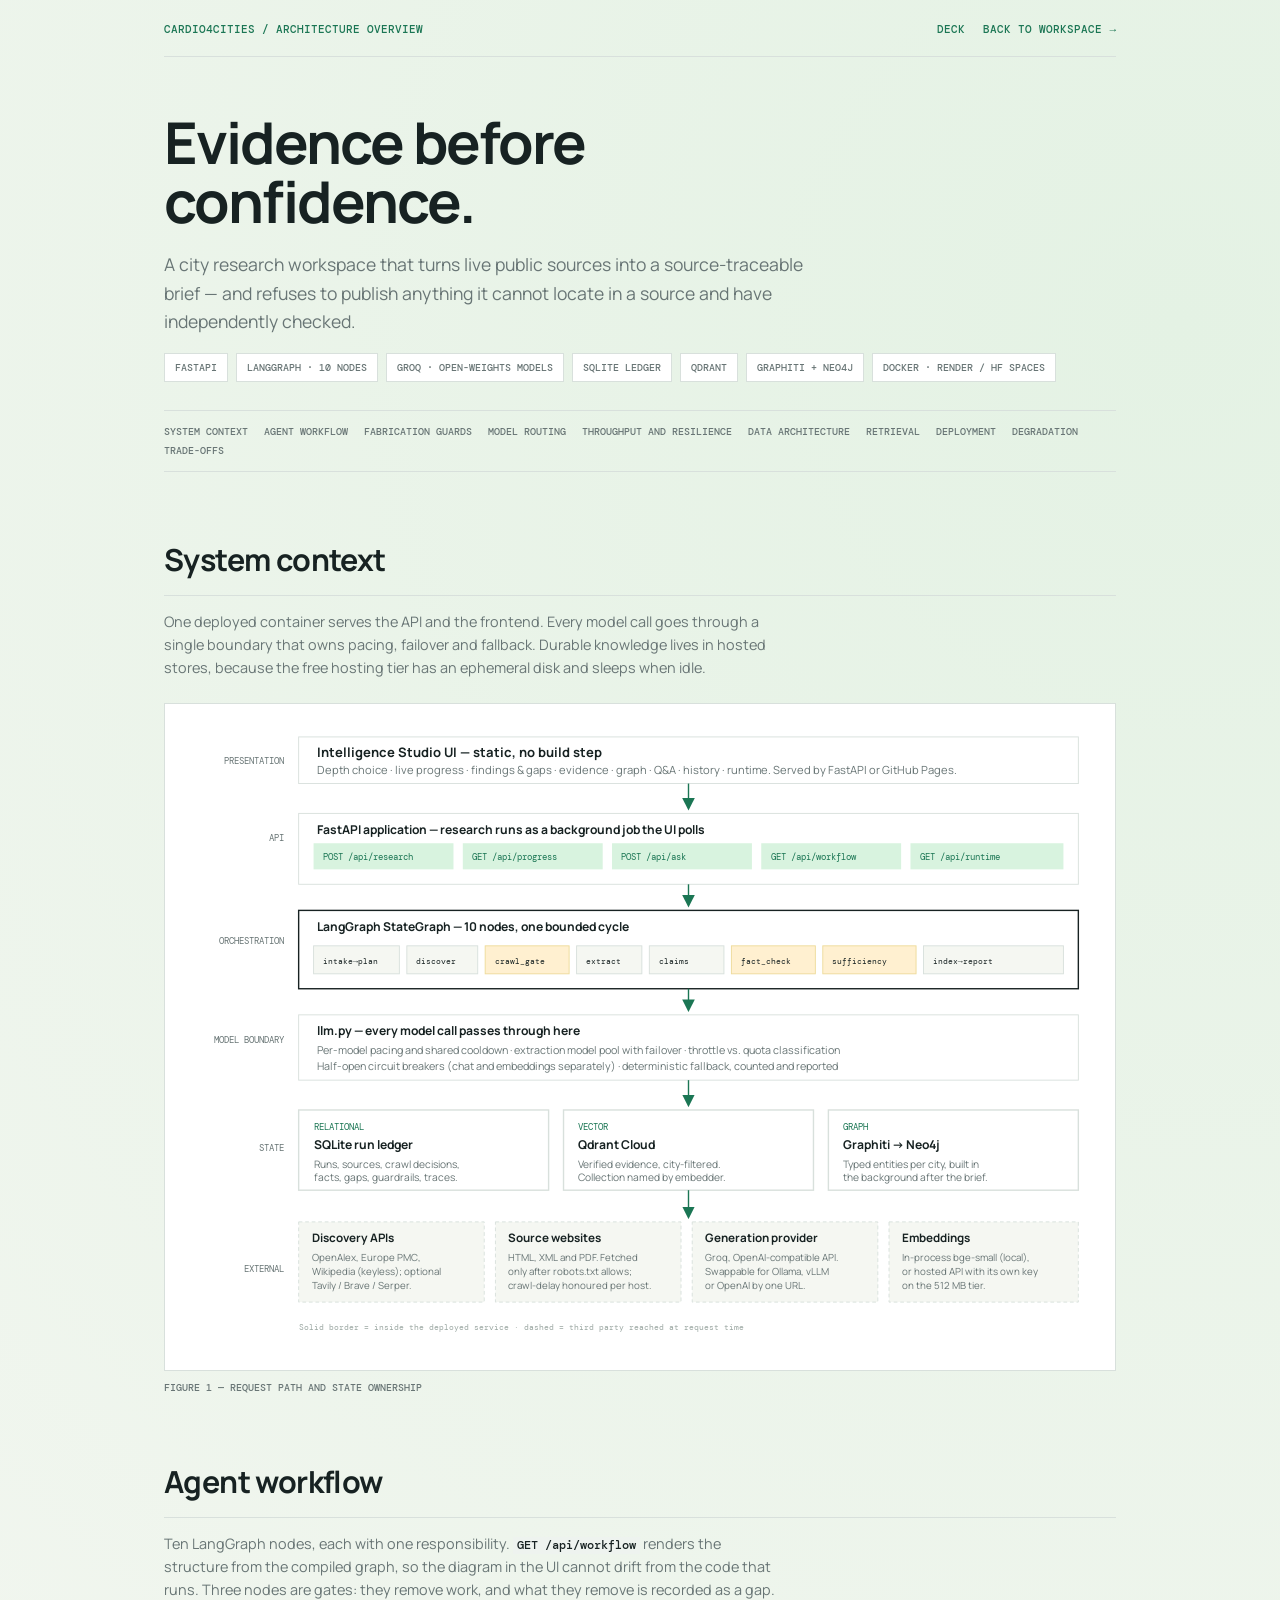
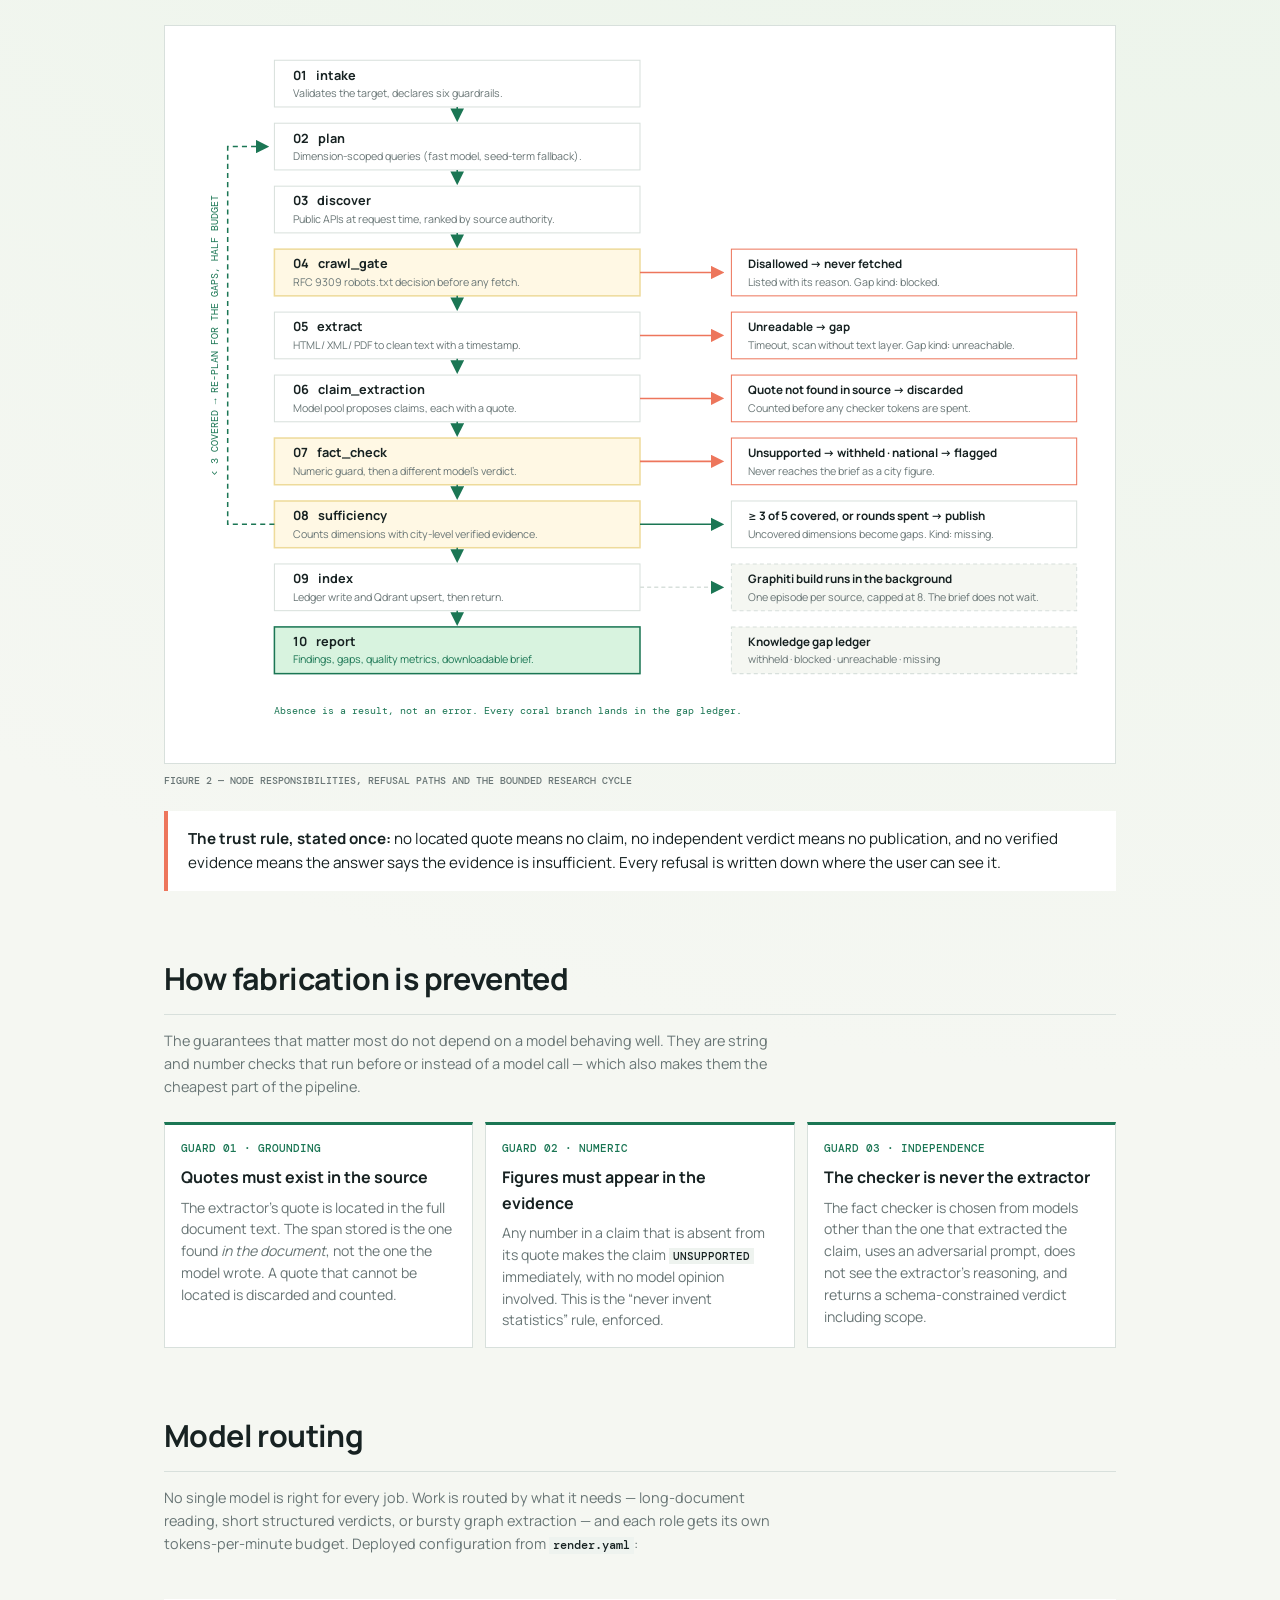
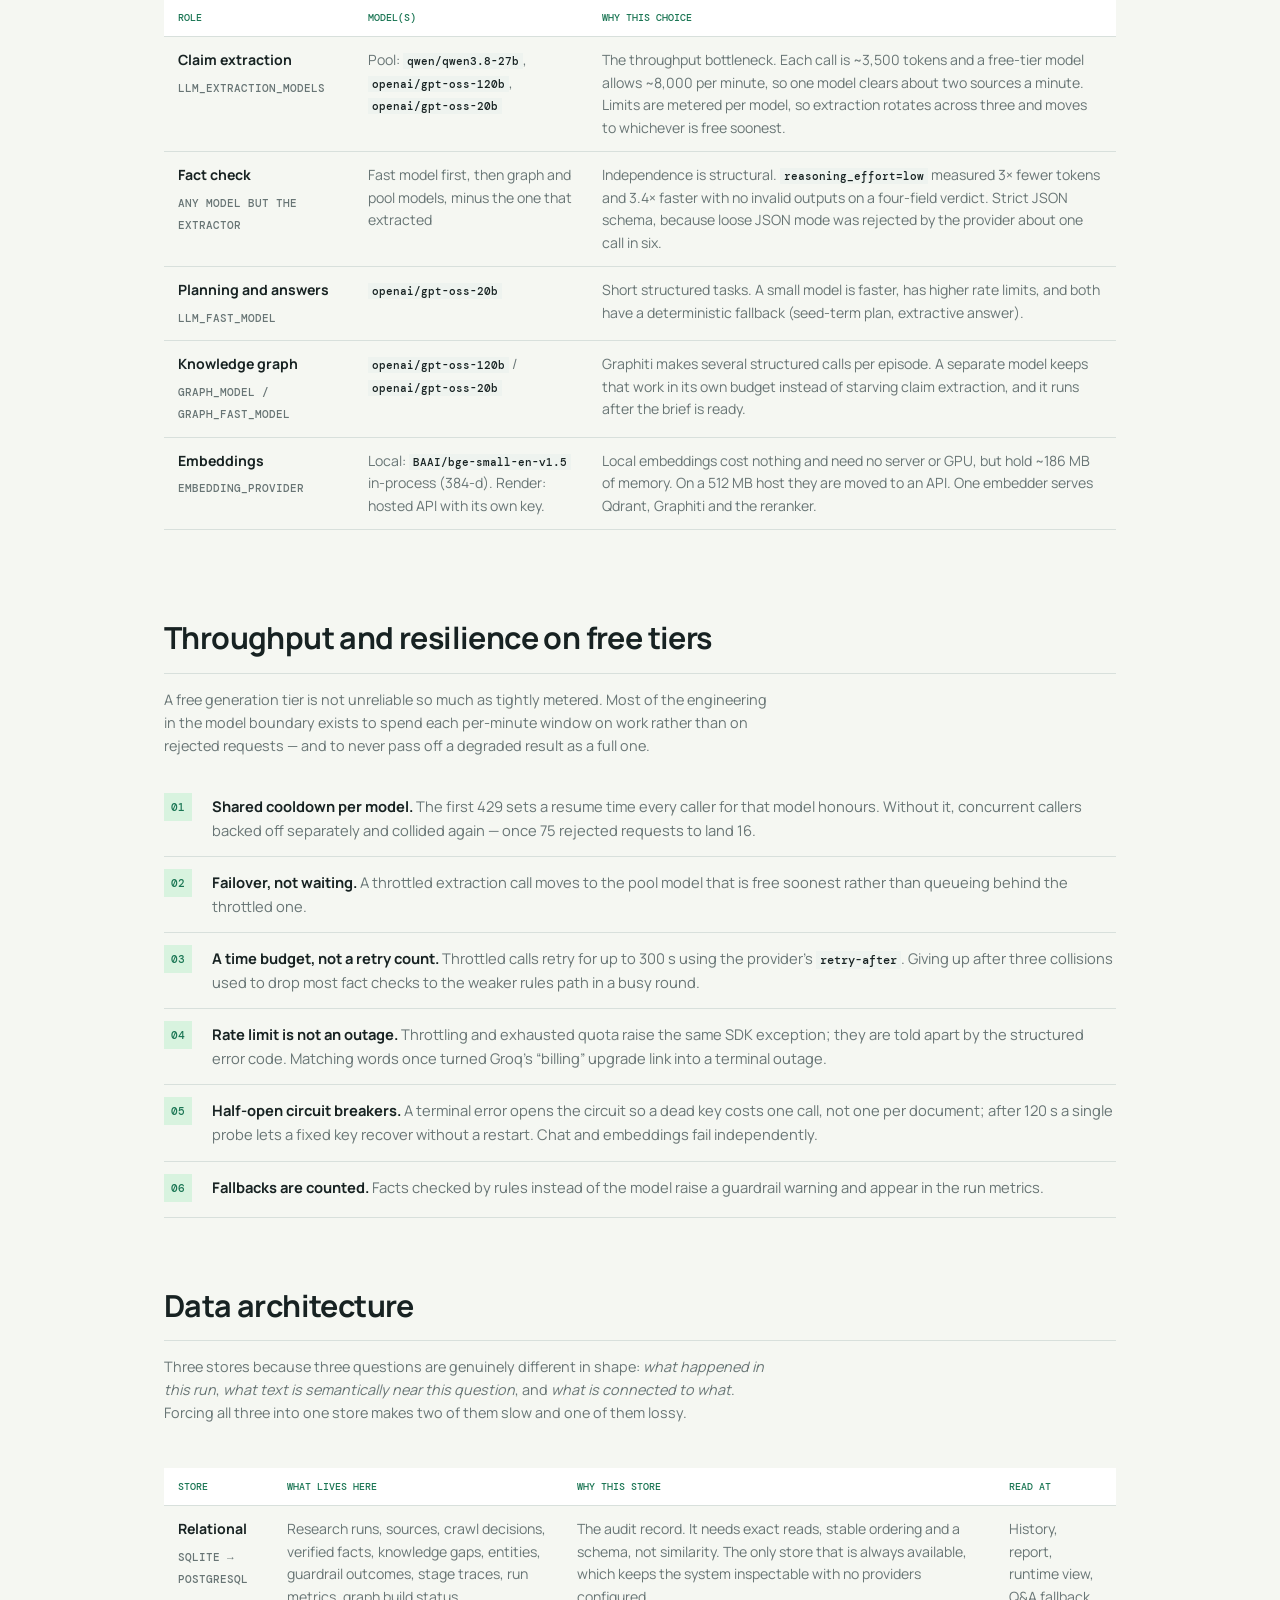
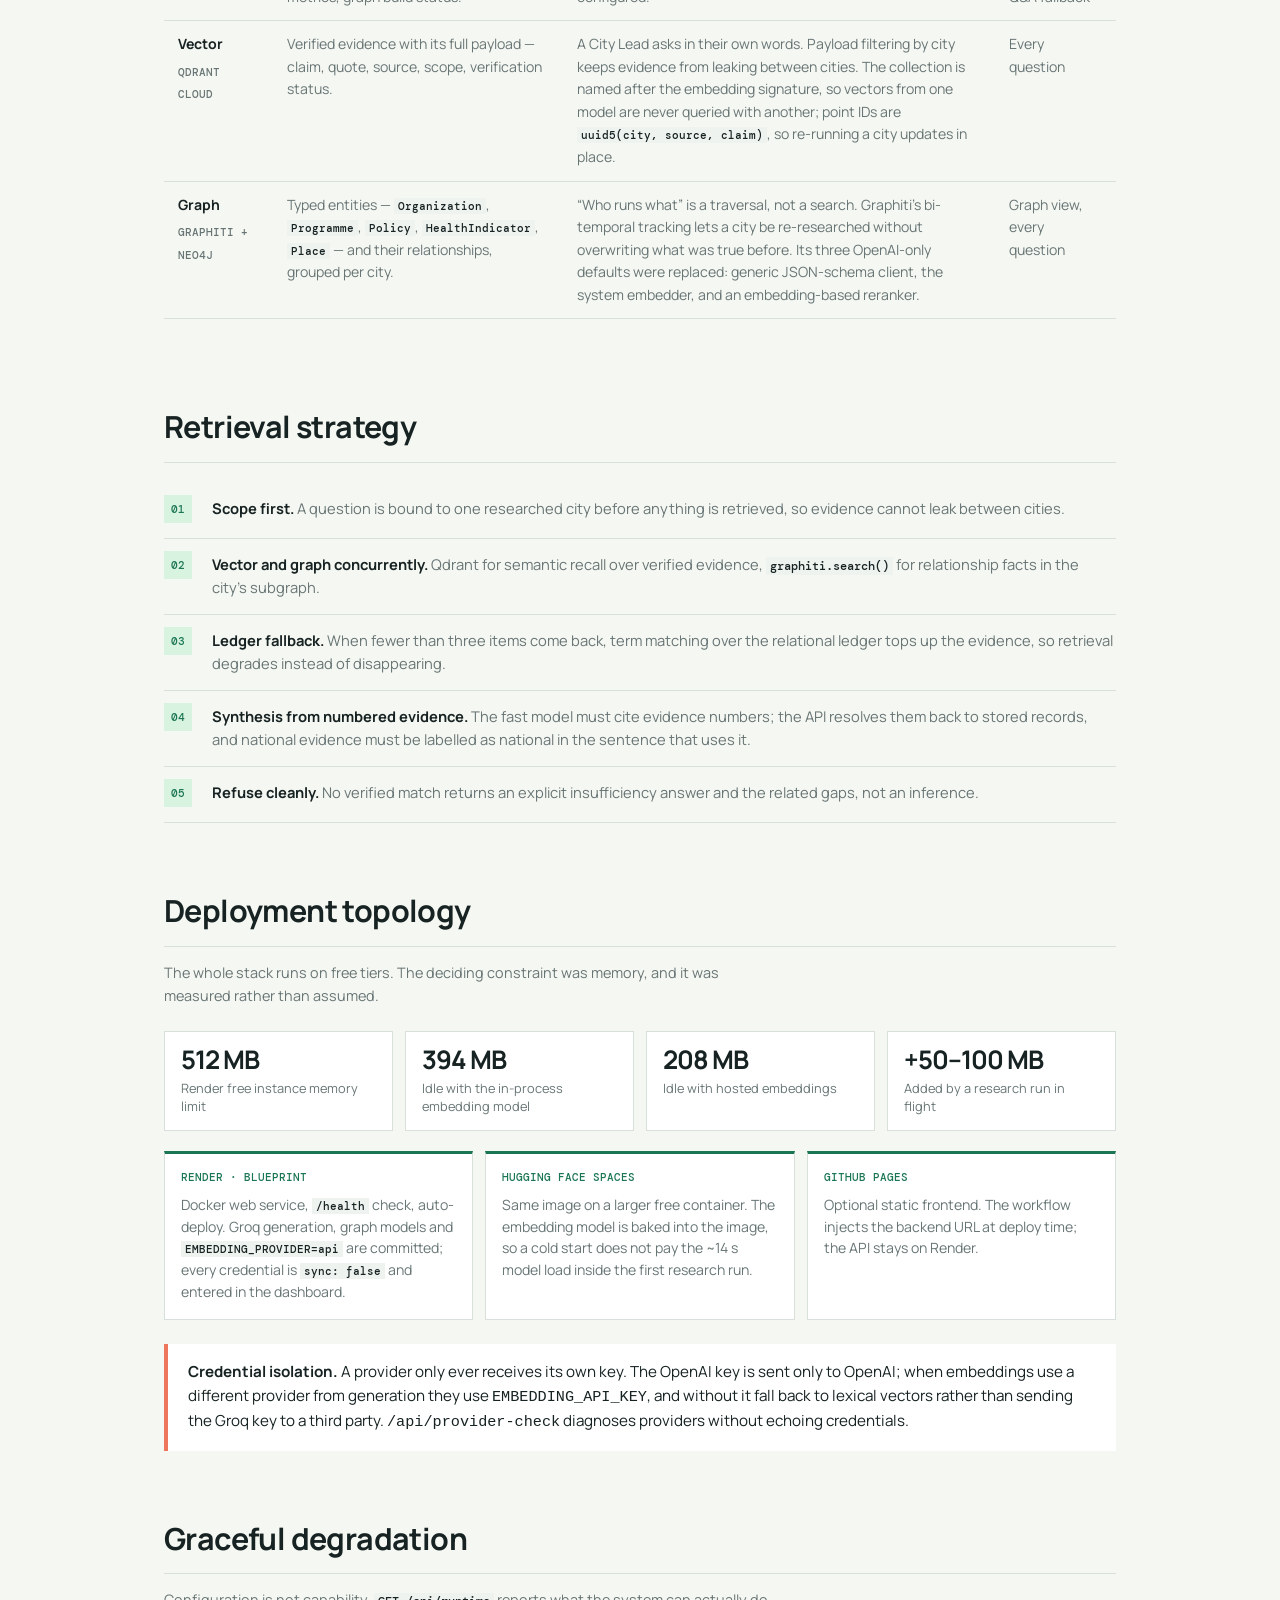
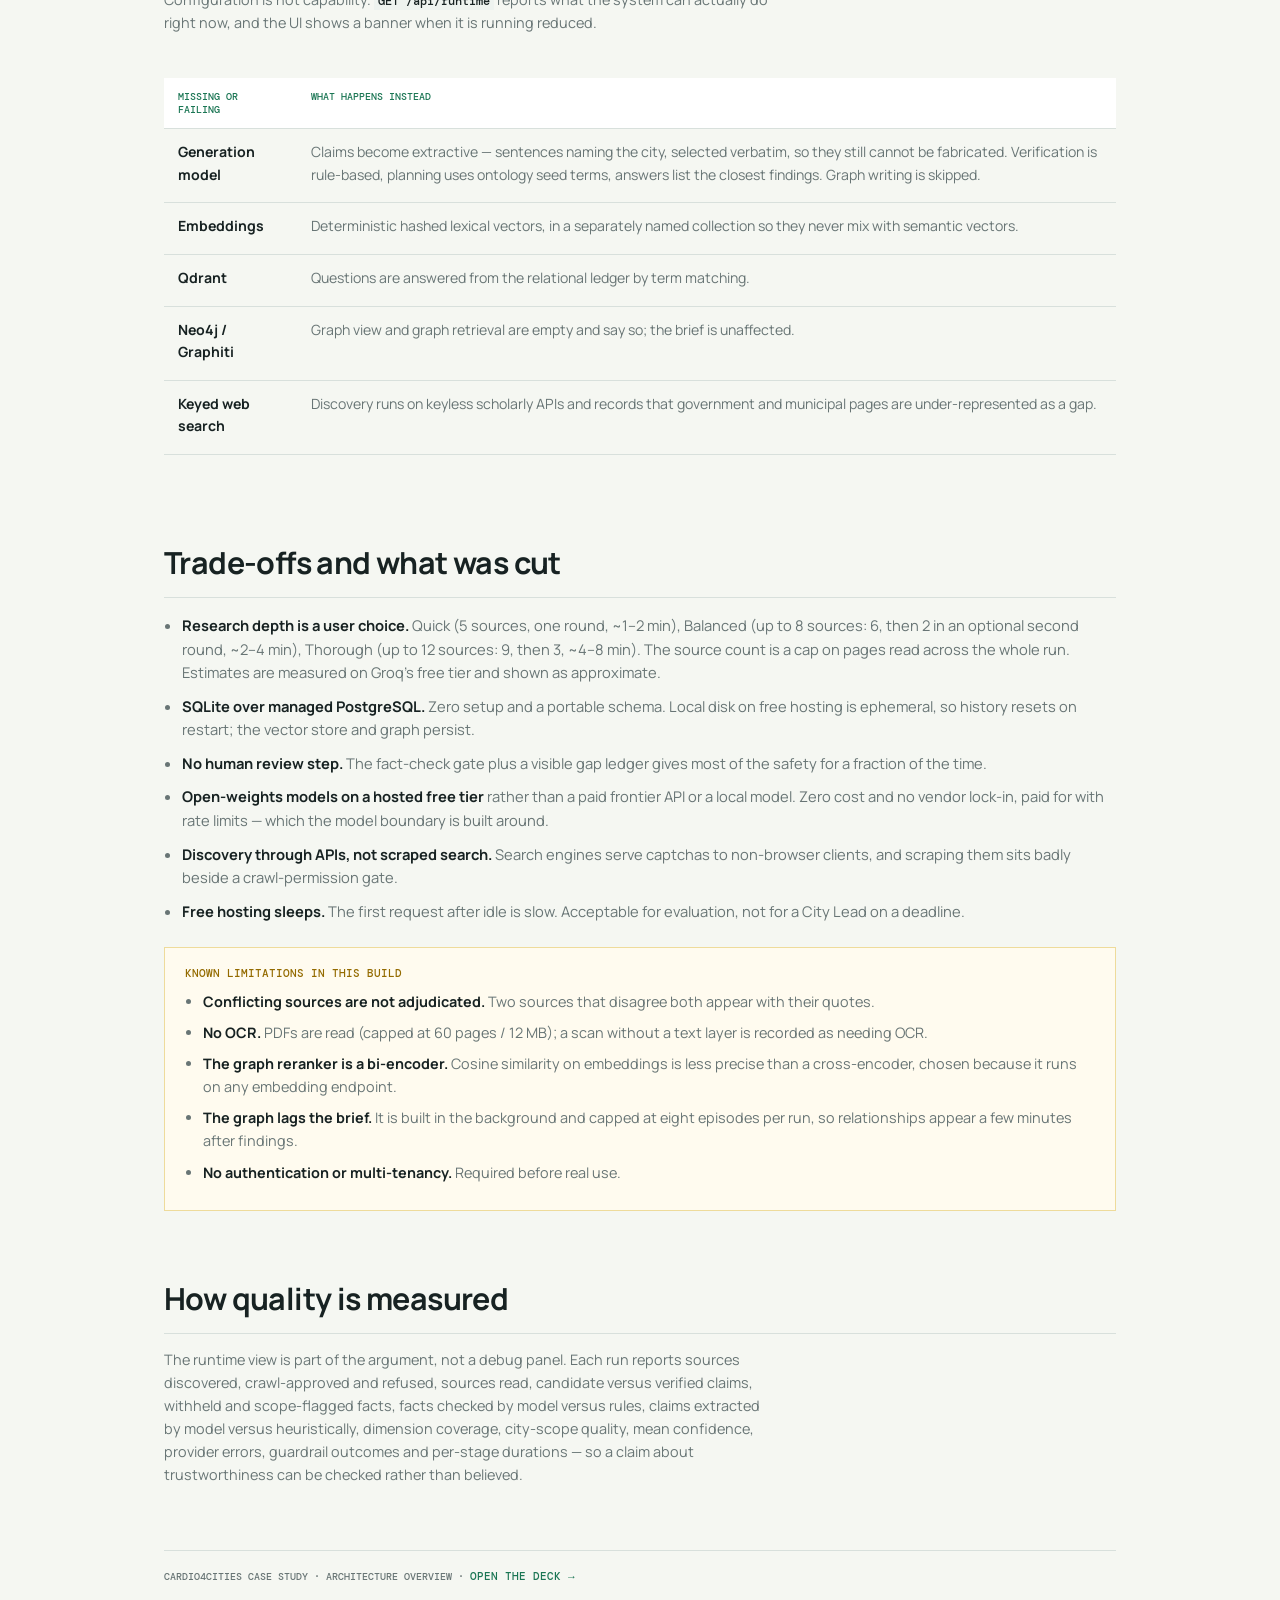
==== commit 4b4b3bb2: "Make research depth cap the sources a run actually reads The follow-up round added its own fetch bud" ====
--- a/frontend/architecture.html
+++ b/frontend/architecture.html
@@ -587,7 +587,7 @@
 
   <h2 id="tradeoffs">Trade-offs and what was cut</h2>
   <ul class="plain">
-    <li><strong>Research depth is a user choice.</strong> Quick (5 sources, one round, ~1&ndash;2 min), Balanced (8 sources, optional smaller second round, ~2&ndash;4 min), Thorough (12 sources, ~4&ndash;8 min). Estimates are measured on Groq's free tier and shown as approximate.</li>
+    <li><strong>Research depth is a user choice.</strong> Quick (5 sources, one round, ~1&ndash;2 min), Balanced (up to 8 sources: 6, then 2 in an optional second round, ~2&ndash;4 min), Thorough (up to 12 sources: 9, then 3, ~4&ndash;8 min). The source count is a cap on pages read across the whole run. Estimates are measured on Groq's free tier and shown as approximate.</li>
     <li><strong>SQLite over managed PostgreSQL.</strong> Zero setup and a portable schema. Local disk on free hosting is ephemeral, so history resets on restart; the vector store and graph persist.</li>
     <li><strong>No human review step.</strong> The fact-check gate plus a visible gap ledger gives most of the safety for a fraction of the time.</li>
     <li><strong>Open-weights models on a hosted free tier</strong> rather than a paid frontier API or a local model. Zero cost and no vendor lock-in, paid for with rate limits &mdash; which the model boundary is built around.</li>
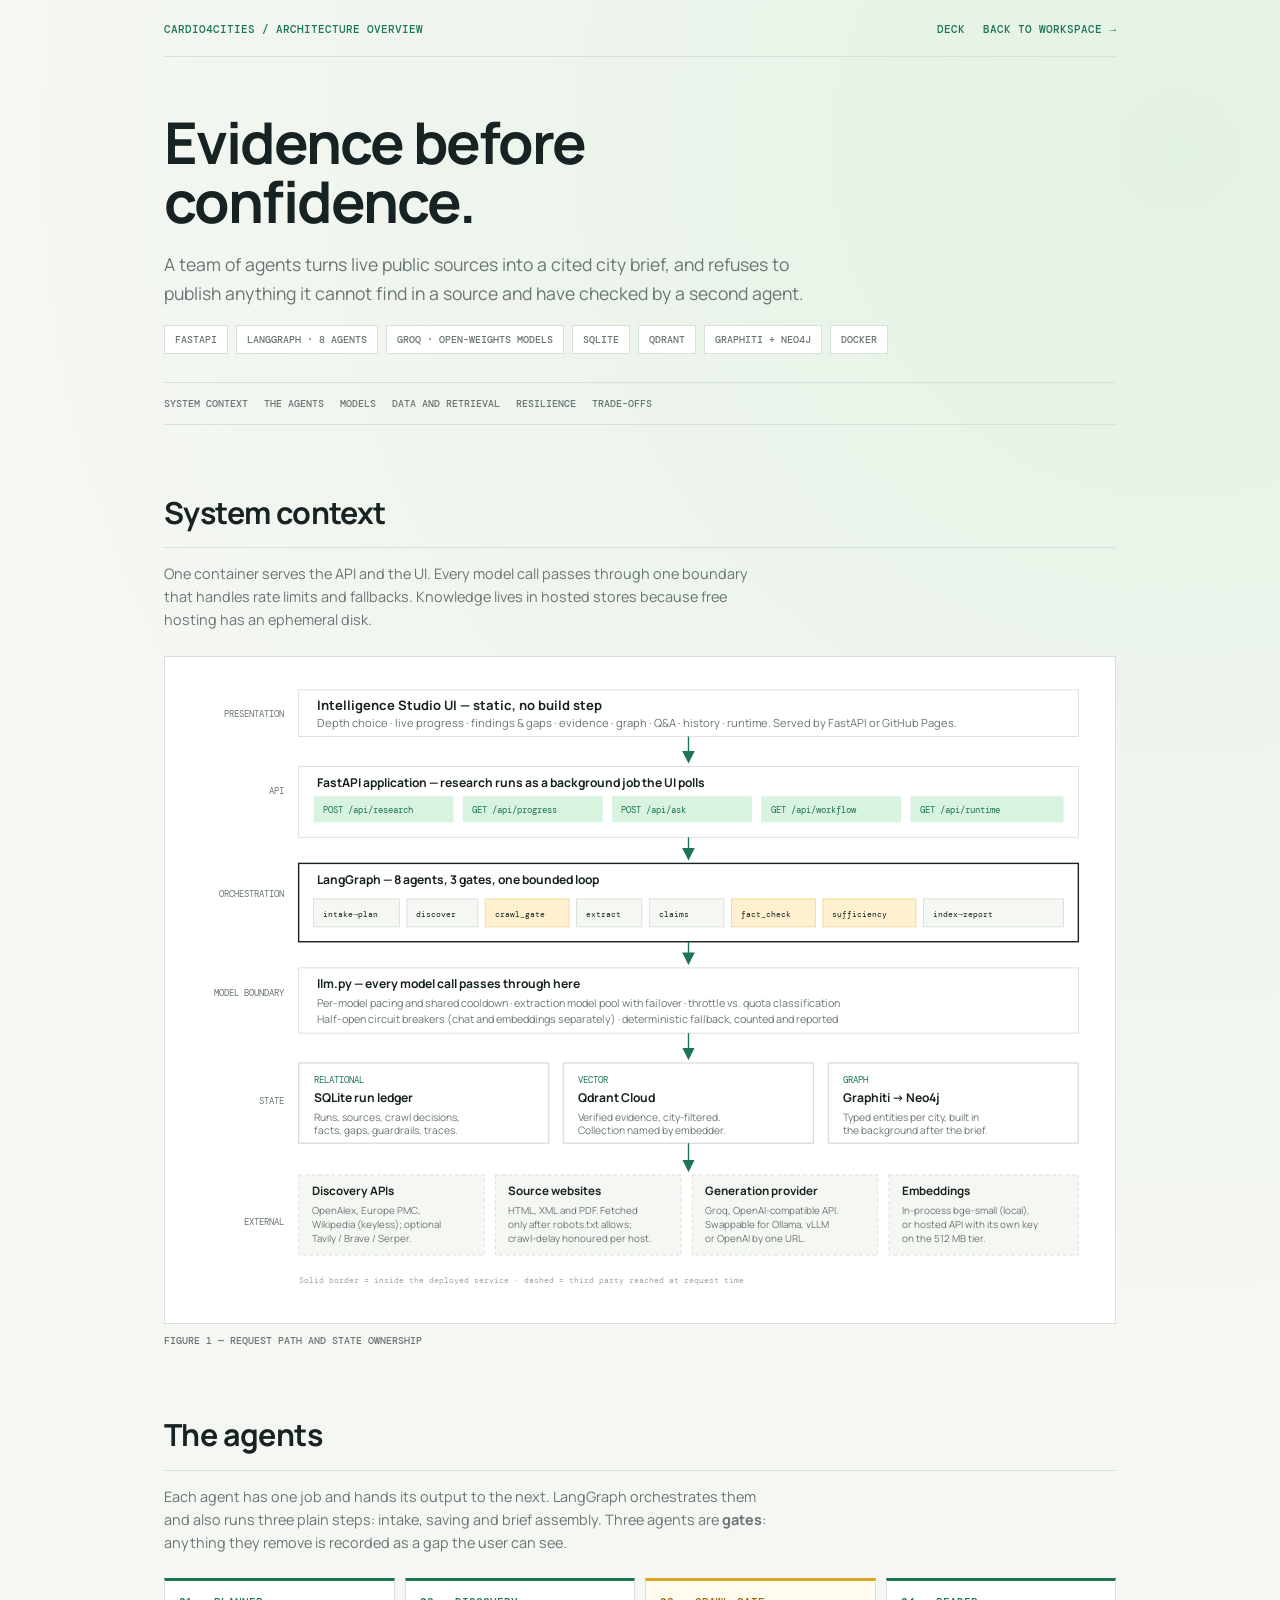
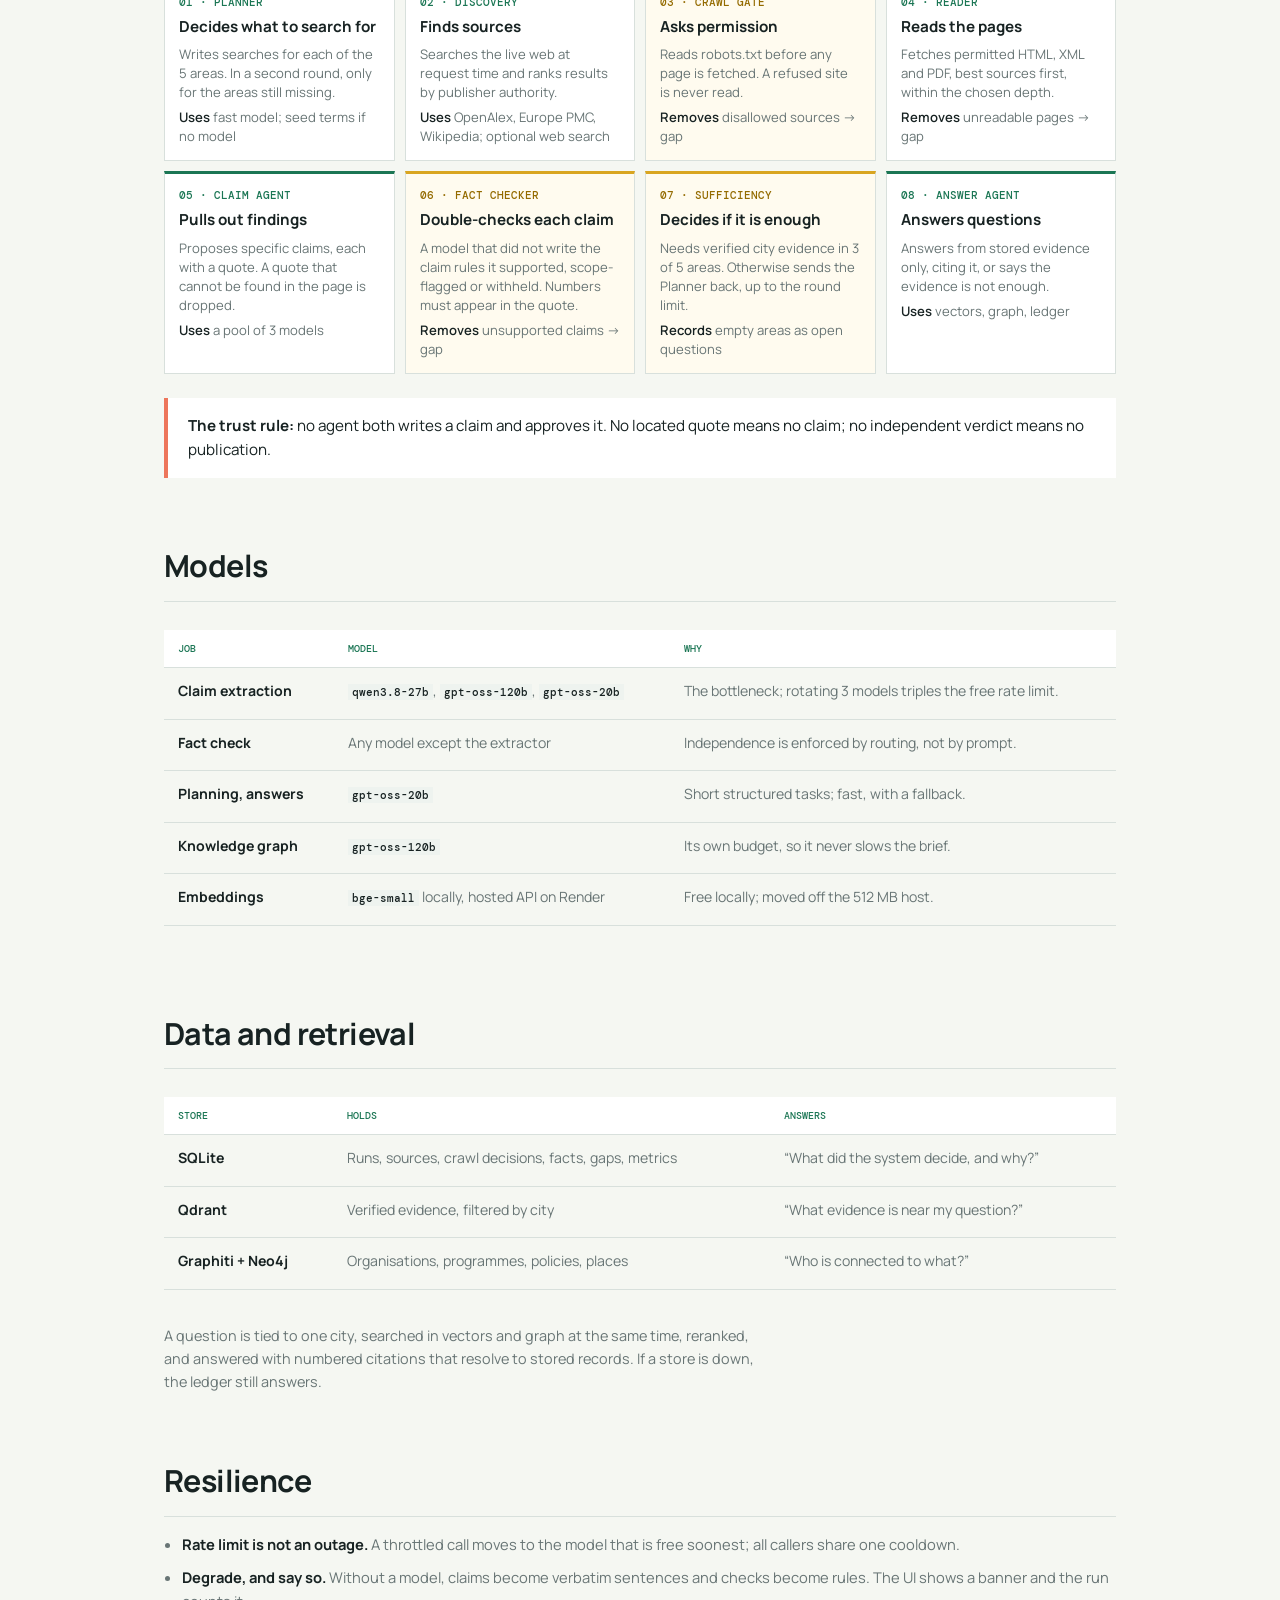
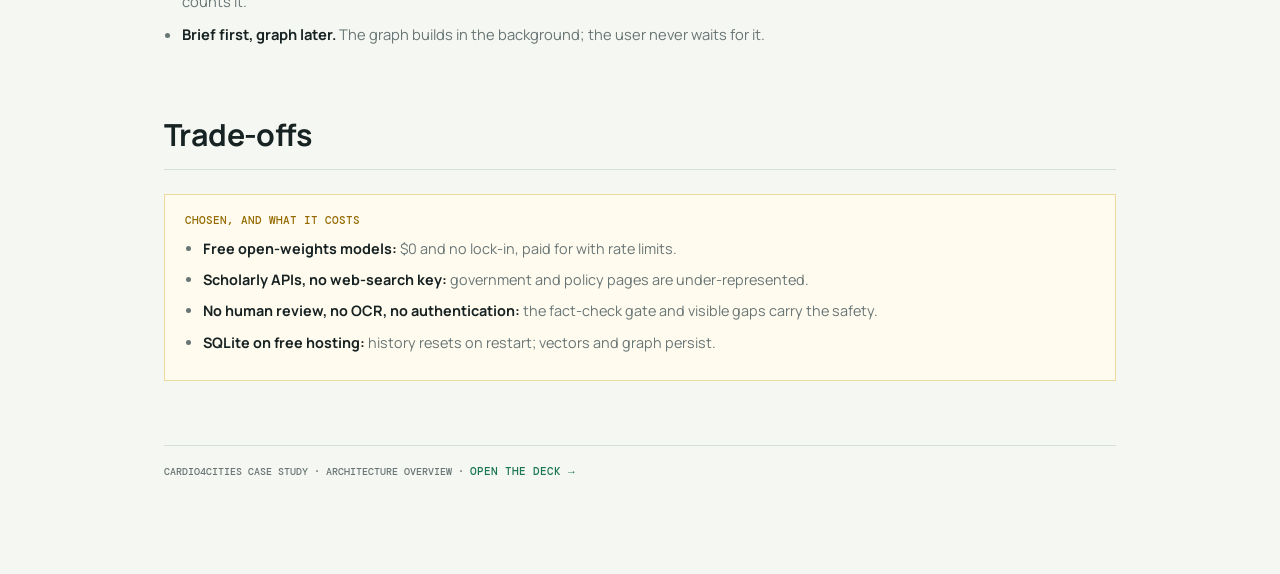
==== commit e05fdb40: "Use Hyderabad as the worked example and describe the system as agents Replaces the Nairobi example w" ====
--- a/frontend/architecture.html
+++ b/frontend/architecture.html
@@ -154,6 +154,17 @@
       .masthead { align-items: flex-start; flex-direction: column; gap: 10px; }
       h1 { margin-top: 36px; }
     }
+    .agents { display: grid; grid-template-columns: repeat(4, 1fr); gap: 10px; margin: 20px 0 8px; }
+    .agent { border: 1px solid var(--line); border-top: 3px solid var(--green); background: #fff; padding: 14px; }
+    .agent.gate { border-top-color: #d9a520; background: #fffbef; }
+    .agent .label { display: block; color: var(--green); margin-bottom: 6px; }
+    .agent.gate .label { color: #946b00; }
+    .agent h3 { font-size: .95rem; margin: 0 0 6px; }
+    .agent p { color: var(--muted); font-size: .82rem; line-height: 1.45; margin: 0; }
+    .agent p + p { margin-top: 6px; }
+    .agent p b { color: var(--ink); font-weight: 600; }
+    @media (max-width: 900px) { .agents { grid-template-columns: repeat(2, 1fr); } }
+    @media (max-width: 520px) { .agents { grid-template-columns: 1fr; } }
   </style>
 </head>
 <body>
@@ -168,26 +179,22 @@
   </header>
 
   <h1>Evidence before confidence.</h1>
-  <p class="lede">A city research workspace that turns live public sources into a source-traceable brief &mdash; and refuses to publish anything it cannot locate in a source and have independently checked.</p>
+  <p class="lede">A team of agents turns live public sources into a cited city brief, and refuses to publish anything it cannot find in a source and have checked by a second agent.</p>
   <div class="runline">
-    <span>FastAPI</span><span>LangGraph &middot; 10 nodes</span><span>Groq &middot; open-weights models</span><span>SQLite ledger</span><span>Qdrant</span><span>Graphiti + Neo4j</span><span>Docker &middot; Render / HF Spaces</span>
+    <span>FastAPI</span><span>LangGraph &middot; 8 agents</span><span>Groq &middot; open-weights models</span><span>SQLite</span><span>Qdrant</span><span>Graphiti + Neo4j</span><span>Docker</span>
   </div>
 
   <nav class="toc" aria-label="Sections">
     <a href="#context">System context</a>
-    <a href="#workflow">Agent workflow</a>
-    <a href="#guards">Fabrication guards</a>
-    <a href="#models">Model routing</a>
-    <a href="#throughput">Throughput and resilience</a>
-    <a href="#data">Data architecture</a>
-    <a href="#retrieval">Retrieval</a>
-    <a href="#deploy">Deployment</a>
-    <a href="#degradation">Degradation</a>
+    <a href="#agents">The agents</a>
+    <a href="#models">Models</a>
+    <a href="#data">Data and retrieval</a>
+    <a href="#resilience">Resilience</a>
     <a href="#tradeoffs">Trade-offs</a>
   </nav>
 
   <h2 id="context">System context</h2>
-  <p class="section-note">One deployed container serves the API and the frontend. Every model call goes through a single boundary that owns pacing, failover and fallback. Durable knowledge lives in hosted stores, because the free hosting tier has an ephemeral disk and sleeps when idle.</p>
+  <p class="section-note">One container serves the API and the UI. Every model call passes through one boundary that handles rate limits and fallbacks. Knowledge lives in hosted stores because free hosting has an ephemeral disk.</p>
 
   <figure>
     <div class="figure-frame">
@@ -233,7 +240,7 @@
 
         <!-- Orchestration -->
         <rect x="124" y="202" width="836" height="84" fill="#ffffff" stroke="#172222" stroke-width="1.5" />
-        <text x="144" y="224" font-family="Manrope, sans-serif" font-size="13" font-weight="700" fill="#172222">LangGraph StateGraph &mdash; 10 nodes, one bounded cycle</text>
+        <text x="144" y="224" font-family="Manrope, sans-serif" font-size="13" font-weight="700" fill="#172222">LangGraph &mdash; 8 agents, 3 gates, one bounded loop</text>
         <g font-family="'DM Mono', monospace" font-size="9" fill="#172222">
           <rect x="140" y="240" width="92" height="30" fill="#f5f7f2" stroke="#d8e0dc" />
           <text x="150" y="259">intake&rarr;plan</text>
@@ -319,295 +326,108 @@
     <figcaption>Figure 1 &mdash; Request path and state ownership</figcaption>
   </figure>
 
-  <h2 id="workflow">Agent workflow</h2>
-  <p class="section-note">Ten LangGraph nodes, each with one responsibility. <code>GET /api/workflow</code> renders the structure from the compiled graph, so the diagram in the UI cannot drift from the code that runs. Three nodes are gates: they remove work, and what they remove is recorded as a gap.</p>
-
-  <figure>
-    <div class="figure-frame">
-      <svg viewBox="0 0 900 690" role="img" aria-label="Vertical agent workflow of ten nodes with refusal branches and the sufficiency loop back to planning.">
-        <defs>
-          <marker id="arw2" markerWidth="9" markerHeight="9" refX="7" refY="4.5" orient="auto">
-            <path d="M0 0 L9 4.5 L0 9 z" fill="#1b7654" />
-          </marker>
-          <marker id="arw3" markerWidth="9" markerHeight="9" refX="7" refY="4.5" orient="auto">
-            <path d="M0 0 L9 4.5 L0 9 z" fill="#ed765c" />
-          </marker>
-        </defs>
-
-        <g font-family="Manrope, sans-serif">
-          <!-- 01 intake -->
-          <rect x="90" y="16" width="360" height="46" fill="#ffffff" stroke="#d8e0dc" />
-          <text x="108" y="35" font-size="12.5" font-weight="700" fill="#172222">01 &nbsp; intake</text>
-          <text x="108" y="52" font-size="10.5" fill="#687575">Validates the target, declares six guardrails.</text>
-          <line x1="270" y1="62" x2="270" y2="74" stroke="#1b7654" stroke-width="1.5" marker-end="url(#arw2)" />
-
-          <!-- 02 plan -->
-          <rect x="90" y="78" width="360" height="46" fill="#ffffff" stroke="#d8e0dc" />
-          <text x="108" y="97" font-size="12.5" font-weight="700" fill="#172222">02 &nbsp; plan</text>
-          <text x="108" y="114" font-size="10.5" fill="#687575">Dimension-scoped queries (fast model, seed-term fallback).</text>
-          <line x1="270" y1="124" x2="270" y2="136" stroke="#1b7654" stroke-width="1.5" marker-end="url(#arw2)" />
-
-          <!-- 03 discover -->
-          <rect x="90" y="140" width="360" height="46" fill="#ffffff" stroke="#d8e0dc" />
-          <text x="108" y="159" font-size="12.5" font-weight="700" fill="#172222">03 &nbsp; discover</text>
-          <text x="108" y="176" font-size="10.5" fill="#687575">Public APIs at request time, ranked by source authority.</text>
-          <line x1="270" y1="186" x2="270" y2="198" stroke="#1b7654" stroke-width="1.5" marker-end="url(#arw2)" />
-
-          <!-- 04 crawl gate -->
-          <rect x="90" y="202" width="360" height="46" fill="#fff8e4" stroke="#eedb9b" stroke-width="1.5" />
-          <text x="108" y="221" font-size="12.5" font-weight="700" fill="#172222">04 &nbsp; crawl_gate</text>
-          <text x="108" y="238" font-size="10.5" fill="#687575">RFC 9309 robots.txt decision before any fetch.</text>
-          <path d="M450 225 L530 225" stroke="#ed765c" stroke-width="1.5" fill="none" marker-end="url(#arw3)" />
-          <rect x="540" y="202" width="340" height="46" fill="#ffffff" stroke="#ed765c" />
-          <text x="556" y="221" font-size="11.5" font-weight="700" fill="#172222">Disallowed &rarr; never fetched</text>
-          <text x="556" y="238" font-size="10.5" fill="#687575">Listed with its reason. Gap kind: blocked.</text>
-          <line x1="270" y1="248" x2="270" y2="260" stroke="#1b7654" stroke-width="1.5" marker-end="url(#arw2)" />
-
-          <!-- 05 extract -->
-          <rect x="90" y="264" width="360" height="46" fill="#ffffff" stroke="#d8e0dc" />
-          <text x="108" y="283" font-size="12.5" font-weight="700" fill="#172222">05 &nbsp; extract</text>
-          <text x="108" y="300" font-size="10.5" fill="#687575">HTML / XML / PDF to clean text with a timestamp.</text>
-          <path d="M450 287 L530 287" stroke="#ed765c" stroke-width="1.5" fill="none" marker-end="url(#arw3)" />
-          <rect x="540" y="264" width="340" height="46" fill="#ffffff" stroke="#ed765c" />
-          <text x="556" y="283" font-size="11.5" font-weight="700" fill="#172222">Unreadable &rarr; gap</text>
-          <text x="556" y="300" font-size="10.5" fill="#687575">Timeout, scan without text layer. Gap kind: unreachable.</text>
-          <line x1="270" y1="310" x2="270" y2="322" stroke="#1b7654" stroke-width="1.5" marker-end="url(#arw2)" />
-
-          <!-- 06 claims -->
-          <rect x="90" y="326" width="360" height="46" fill="#ffffff" stroke="#d8e0dc" />
-          <text x="108" y="345" font-size="12.5" font-weight="700" fill="#172222">06 &nbsp; claim_extraction</text>
-          <text x="108" y="362" font-size="10.5" fill="#687575">Model pool proposes claims, each with a quote.</text>
-          <path d="M450 349 L530 349" stroke="#ed765c" stroke-width="1.5" fill="none" marker-end="url(#arw3)" />
-          <rect x="540" y="326" width="340" height="46" fill="#ffffff" stroke="#ed765c" />
-          <text x="556" y="345" font-size="11.5" font-weight="700" fill="#172222">Quote not found in source &rarr; discarded</text>
-          <text x="556" y="362" font-size="10.5" fill="#687575">Counted before any checker tokens are spent.</text>
-          <line x1="270" y1="372" x2="270" y2="384" stroke="#1b7654" stroke-width="1.5" marker-end="url(#arw2)" />
-
-          <!-- 07 fact check -->
-          <rect x="90" y="388" width="360" height="46" fill="#fff8e4" stroke="#eedb9b" stroke-width="1.5" />
-          <text x="108" y="407" font-size="12.5" font-weight="700" fill="#172222">07 &nbsp; fact_check</text>
-          <text x="108" y="424" font-size="10.5" fill="#687575">Numeric guard, then a different model's verdict.</text>
-          <path d="M450 411 L530 411" stroke="#ed765c" stroke-width="1.5" fill="none" marker-end="url(#arw3)" />
-          <rect x="540" y="388" width="340" height="46" fill="#ffffff" stroke="#ed765c" />
-          <text x="556" y="407" font-size="11.5" font-weight="700" fill="#172222">Unsupported &rarr; withheld &middot; national &rarr; flagged</text>
-          <text x="556" y="424" font-size="10.5" fill="#687575">Never reaches the brief as a city figure.</text>
-          <line x1="270" y1="434" x2="270" y2="446" stroke="#1b7654" stroke-width="1.5" marker-end="url(#arw2)" />
-
-          <!-- 08 sufficiency -->
-          <rect x="90" y="450" width="360" height="46" fill="#fff8e4" stroke="#eedb9b" stroke-width="1.5" />
-          <text x="108" y="469" font-size="12.5" font-weight="700" fill="#172222">08 &nbsp; sufficiency</text>
-          <text x="108" y="486" font-size="10.5" fill="#687575">Counts dimensions with city-level verified evidence.</text>
-          <path d="M450 473 L530 473" stroke="#1b7654" stroke-width="1.5" fill="none" marker-end="url(#arw2)" />
-          <rect x="540" y="450" width="340" height="46" fill="#ffffff" stroke="#d8e0dc" />
-          <text x="556" y="469" font-size="11.5" font-weight="700" fill="#172222">&ge; 3 of 5 covered, or rounds spent &rarr; publish</text>
-          <text x="556" y="486" font-size="10.5" fill="#687575">Uncovered dimensions become gaps. Kind: missing.</text>
-
-          <!-- loop back -->
-          <path d="M90 473 L44 473 L44 101 L82 101" stroke="#1b7654" stroke-width="1.5" stroke-dasharray="5 4" fill="none" marker-end="url(#arw2)" />
-          <text transform="translate(34 287) rotate(-90)" text-anchor="middle" font-family="'DM Mono', monospace" font-size="9.5" fill="#1b7654">&lt; 3 COVERED &rarr; RE-PLAN FOR THE GAPS, HALF BUDGET</text>
-          <line x1="270" y1="496" x2="270" y2="508" stroke="#1b7654" stroke-width="1.5" marker-end="url(#arw2)" />
-
-          <!-- 09 index -->
-          <rect x="90" y="512" width="360" height="46" fill="#ffffff" stroke="#d8e0dc" />
-          <text x="108" y="531" font-size="12.5" font-weight="700" fill="#172222">09 &nbsp; index</text>
-          <text x="108" y="548" font-size="10.5" fill="#687575">Ledger write and Qdrant upsert, then return.</text>
-          <path d="M450 535 L530 535" stroke="#d8e0dc" stroke-width="1.5" stroke-dasharray="4 3" fill="none" marker-end="url(#arw2)" />
-          <rect x="540" y="512" width="340" height="46" fill="#f5f7f2" stroke="#d8e0dc" stroke-dasharray="4 3" />
-          <text x="556" y="531" font-size="11.5" font-weight="700" fill="#172222">Graphiti build runs in the background</text>
-          <text x="556" y="548" font-size="10.5" fill="#687575">One episode per source, capped at 8. The brief does not wait.</text>
-          <line x1="270" y1="558" x2="270" y2="570" stroke="#1b7654" stroke-width="1.5" marker-end="url(#arw2)" />
-
-          <!-- 10 report -->
-          <rect x="90" y="574" width="360" height="46" fill="#d8f3df" stroke="#1b7654" stroke-width="1.5" />
-          <text x="108" y="593" font-size="12.5" font-weight="700" fill="#172222">10 &nbsp; report</text>
-          <text x="108" y="610" font-size="10.5" fill="#1b7654">Findings, gaps, quality metrics, downloadable brief.</text>
-          <rect x="540" y="574" width="340" height="46" fill="#f5f7f2" stroke="#d8e0dc" stroke-dasharray="4 3" />
-          <text x="556" y="593" font-size="11.5" font-weight="700" fill="#172222">Knowledge gap ledger</text>
-          <text x="556" y="610" font-size="10.5" fill="#687575">withheld &middot; blocked &middot; unreachable &middot; missing</text>
-
-          <text x="90" y="660" font-family="'DM Mono', monospace" font-size="10" fill="#1b7654">Absence is a result, not an error. Every coral branch lands in the gap ledger.</text>
-        </g>
-      </svg>
-    </div>
-    <figcaption>Figure 2 &mdash; Node responsibilities, refusal paths and the bounded research cycle</figcaption>
-  </figure>
+  <h2 id="agents">The agents</h2>
+  <p class="section-note">Each agent has one job and hands its output to the next. LangGraph orchestrates them and also runs three plain steps: intake, saving and brief assembly. Three agents are <strong>gates</strong>: anything they remove is recorded as a gap the user can see.</p>
+
+  <div class="agents">
+    <div class="agent">
+      <span class="label">01 &middot; Planner</span>
+      <h3>Decides what to search for</h3>
+      <p>Writes searches for each of the 5 areas. In a second round, only for the areas still missing.</p>
+      <p><b>Uses</b> fast model; seed terms if no model</p>
+    </div>
+    <div class="agent">
+      <span class="label">02 &middot; Discovery</span>
+      <h3>Finds sources</h3>
+      <p>Searches the live web at request time and ranks results by publisher authority.</p>
+      <p><b>Uses</b> OpenAlex, Europe PMC, Wikipedia; optional web search</p>
+    </div>
+    <div class="agent gate">
+      <span class="label">03 &middot; Crawl gate</span>
+      <h3>Asks permission</h3>
+      <p>Reads robots.txt before any page is fetched. A refused site is never read.</p>
+      <p><b>Removes</b> disallowed sources &rarr; gap</p>
+    </div>
+    <div class="agent">
+      <span class="label">04 &middot; Reader</span>
+      <h3>Reads the pages</h3>
+      <p>Fetches permitted HTML, XML and PDF, best sources first, within the chosen depth.</p>
+      <p><b>Removes</b> unreadable pages &rarr; gap</p>
+    </div>
+    <div class="agent">
+      <span class="label">05 &middot; Claim agent</span>
+      <h3>Pulls out findings</h3>
+      <p>Proposes specific claims, each with a quote. A quote that cannot be found in the page is dropped.</p>
+      <p><b>Uses</b> a pool of 3 models</p>
+    </div>
+    <div class="agent gate">
+      <span class="label">06 &middot; Fact checker</span>
+      <h3>Double-checks each claim</h3>
+      <p>A model that did not write the claim rules it supported, scope-flagged or withheld. Numbers must appear in the quote.</p>
+      <p><b>Removes</b> unsupported claims &rarr; gap</p>
+    </div>
+    <div class="agent gate">
+      <span class="label">07 &middot; Sufficiency</span>
+      <h3>Decides if it is enough</h3>
+      <p>Needs verified city evidence in 3 of 5 areas. Otherwise sends the Planner back, up to the round limit.</p>
+      <p><b>Records</b> empty areas as open questions</p>
+    </div>
+    <div class="agent">
+      <span class="label">08 &middot; Answer agent</span>
+      <h3>Answers questions</h3>
+      <p>Answers from stored evidence only, citing it, or says the evidence is not enough.</p>
+      <p><b>Uses</b> vectors, graph, ledger</p>
+    </div>
+  </div>
 
   <div class="callout">
-    <strong>The trust rule, stated once:</strong> no located quote means no claim, no independent verdict means no publication, and no verified evidence means the answer says the evidence is insufficient. Every refusal is written down where the user can see it.
-  </div>
-
-  <h2 id="guards">How fabrication is prevented</h2>
-  <p class="section-note">The guarantees that matter most do not depend on a model behaving well. They are string and number checks that run before or instead of a model call &mdash; which also makes them the cheapest part of the pipeline.</p>
-  <div class="grid">
-    <div class="card">
-      <span class="label">Guard 01 &middot; grounding</span>
-      <h3>Quotes must exist in the source</h3>
-      <p>The extractor's quote is located in the full document text. The span stored is the one found <em>in the document</em>, not the one the model wrote. A quote that cannot be located is discarded and counted.</p>
-    </div>
-    <div class="card">
-      <span class="label">Guard 02 &middot; numeric</span>
-      <h3>Figures must appear in the evidence</h3>
-      <p>Any number in a claim that is absent from its quote makes the claim <code>UNSUPPORTED</code> immediately, with no model opinion involved. This is the &ldquo;never invent statistics&rdquo; rule, enforced.</p>
-    </div>
-    <div class="card">
-      <span class="label">Guard 03 &middot; independence</span>
-      <h3>The checker is never the extractor</h3>
-      <p>The fact checker is chosen from models other than the one that extracted the claim, uses an adversarial prompt, does not see the extractor's reasoning, and returns a schema-constrained verdict including scope.</p>
-    </div>
-  </div>
-
-  <h2 id="models">Model routing</h2>
-  <p class="section-note">No single model is right for every job. Work is routed by what it needs &mdash; long-document reading, short structured verdicts, or bursty graph extraction &mdash; and each role gets its own tokens-per-minute budget. Deployed configuration from <code>render.yaml</code>:</p>
+    <strong>The trust rule:</strong> no agent both writes a claim and approves it. No located quote means no claim; no independent verdict means no publication.
+  </div>
+
+  <h2 id="models">Models</h2>
   <div class="table-wrap">
     <table>
-      <thead>
-        <tr><th>Role</th><th>Model(s)</th><th>Why this choice</th></tr>
-      </thead>
+      <thead><tr><th>Job</th><th>Model</th><th>Why</th></tr></thead>
       <tbody>
-        <tr>
-          <td><strong>Claim extraction</strong><span class="mono">LLM_EXTRACTION_MODELS</span></td>
-          <td>Pool: <code>qwen/qwen3.8-27b</code>, <code>openai/gpt-oss-120b</code>, <code>openai/gpt-oss-20b</code></td>
-          <td>The throughput bottleneck. Each call is ~3,500 tokens and a free-tier model allows ~8,000 per minute, so one model clears about two sources a minute. Limits are metered per model, so extraction rotates across three and moves to whichever is free soonest.</td>
-        </tr>
-        <tr>
-          <td><strong>Fact check</strong><span class="mono">any model but the extractor</span></td>
-          <td>Fast model first, then graph and pool models, minus the one that extracted</td>
-          <td>Independence is structural. <code>reasoning_effort=low</code> measured 3&times; fewer tokens and 3.4&times; faster with no invalid outputs on a four-field verdict. Strict JSON schema, because loose JSON mode was rejected by the provider about one call in six.</td>
-        </tr>
-        <tr>
-          <td><strong>Planning and answers</strong><span class="mono">LLM_FAST_MODEL</span></td>
-          <td><code>openai/gpt-oss-20b</code></td>
-          <td>Short structured tasks. A small model is faster, has higher rate limits, and both have a deterministic fallback (seed-term plan, extractive answer).</td>
-        </tr>
-        <tr>
-          <td><strong>Knowledge graph</strong><span class="mono">GRAPH_MODEL / GRAPH_FAST_MODEL</span></td>
-          <td><code>openai/gpt-oss-120b</code> / <code>openai/gpt-oss-20b</code></td>
-          <td>Graphiti makes several structured calls per episode. A separate model keeps that work in its own budget instead of starving claim extraction, and it runs after the brief is ready.</td>
-        </tr>
-        <tr>
-          <td><strong>Embeddings</strong><span class="mono">EMBEDDING_PROVIDER</span></td>
-          <td>Local: <code>BAAI/bge-small-en-v1.5</code> in-process (384-d). Render: hosted API with its own key.</td>
-          <td>Local embeddings cost nothing and need no server or GPU, but hold ~186 MB of memory. On a 512 MB host they are moved to an API. One embedder serves Qdrant, Graphiti and the reranker.</td>
-        </tr>
+        <tr><td><strong>Claim extraction</strong></td><td><code>qwen3.8-27b</code>, <code>gpt-oss-120b</code>, <code>gpt-oss-20b</code></td><td>The bottleneck; rotating 3 models triples the free rate limit.</td></tr>
+        <tr><td><strong>Fact check</strong></td><td>Any model except the extractor</td><td>Independence is enforced by routing, not by prompt.</td></tr>
+        <tr><td><strong>Planning, answers</strong></td><td><code>gpt-oss-20b</code></td><td>Short structured tasks; fast, with a fallback.</td></tr>
+        <tr><td><strong>Knowledge graph</strong></td><td><code>gpt-oss-120b</code></td><td>Its own budget, so it never slows the brief.</td></tr>
+        <tr><td><strong>Embeddings</strong></td><td><code>bge-small</code> locally, hosted API on Render</td><td>Free locally; moved off the 512 MB host.</td></tr>
       </tbody>
     </table>
   </div>
 
-  <h2 id="throughput">Throughput and resilience on free tiers</h2>
-  <p class="section-note">A free generation tier is not unreliable so much as tightly metered. Most of the engineering in the model boundary exists to spend each per-minute window on work rather than on rejected requests &mdash; and to never pass off a degraded result as a full one.</p>
-  <ol class="steps">
-    <li><strong>Shared cooldown per model.</strong> The first 429 sets a resume time every caller for that model honours. Without it, concurrent callers backed off separately and collided again &mdash; once 75 rejected requests to land 16.</li>
-    <li><strong>Failover, not waiting.</strong> A throttled extraction call moves to the pool model that is free soonest rather than queueing behind the throttled one.</li>
-    <li><strong>A time budget, not a retry count.</strong> Throttled calls retry for up to 300 s using the provider's <code>retry-after</code>. Giving up after three collisions used to drop most fact checks to the weaker rules path in a busy round.</li>
-    <li><strong>Rate limit is not an outage.</strong> Throttling and exhausted quota raise the same SDK exception; they are told apart by the structured error code. Matching words once turned Groq's &ldquo;billing&rdquo; upgrade link into a terminal outage.</li>
-    <li><strong>Half-open circuit breakers.</strong> A terminal error opens the circuit so a dead key costs one call, not one per document; after 120 s a single probe lets a fixed key recover without a restart. Chat and embeddings fail independently.</li>
-    <li><strong>Fallbacks are counted.</strong> Facts checked by rules instead of the model raise a guardrail warning and appear in the run metrics.</li>
-  </ol>
-
-  <h2 id="data">Data architecture</h2>
-  <p class="section-note">Three stores because three questions are genuinely different in shape: <em>what happened in this run</em>, <em>what text is semantically near this question</em>, and <em>what is connected to what</em>. Forcing all three into one store makes two of them slow and one of them lossy.</p>
-
+  <h2 id="data">Data and retrieval</h2>
   <div class="table-wrap">
     <table>
-      <thead>
-        <tr><th>Store</th><th>What lives here</th><th>Why this store</th><th>Read at</th></tr>
-      </thead>
+      <thead><tr><th>Store</th><th>Holds</th><th>Answers</th></tr></thead>
       <tbody>
-        <tr>
-          <td><strong>Relational</strong><span class="mono">SQLite &rarr; PostgreSQL</span></td>
-          <td>Research runs, sources, crawl decisions, verified facts, knowledge gaps, entities, guardrail outcomes, stage traces, run metrics, graph build status.</td>
-          <td>The audit record. It needs exact reads, stable ordering and a schema, not similarity. The only store that is always available, which keeps the system inspectable with no providers configured.</td>
-          <td>History, report, runtime view, Q&amp;A fallback</td>
-        </tr>
-        <tr>
-          <td><strong>Vector</strong><span class="mono">Qdrant Cloud</span></td>
-          <td>Verified evidence with its full payload &mdash; claim, quote, source, scope, verification status.</td>
-          <td>A City Lead asks in their own words. Payload filtering by city keeps evidence from leaking between cities. The collection is named after the embedding signature, so vectors from one model are never queried with another; point IDs are <code>uuid5(city, source, claim)</code>, so re-running a city updates in place.</td>
-          <td>Every question</td>
-        </tr>
-        <tr>
-          <td><strong>Graph</strong><span class="mono">Graphiti + Neo4j</span></td>
-          <td>Typed entities &mdash; <code>Organization</code>, <code>Programme</code>, <code>Policy</code>, <code>HealthIndicator</code>, <code>Place</code> &mdash; and their relationships, grouped per city.</td>
-          <td>&ldquo;Who runs what&rdquo; is a traversal, not a search. Graphiti's bi-temporal tracking lets a city be re-researched without overwriting what was true before. Its three OpenAI-only defaults were replaced: generic JSON-schema client, the system embedder, and an embedding-based reranker.</td>
-          <td>Graph view, every question</td>
-        </tr>
+        <tr><td><strong>SQLite</strong></td><td>Runs, sources, crawl decisions, facts, gaps, metrics</td><td>&ldquo;What did the system decide, and why?&rdquo;</td></tr>
+        <tr><td><strong>Qdrant</strong></td><td>Verified evidence, filtered by city</td><td>&ldquo;What evidence is near my question?&rdquo;</td></tr>
+        <tr><td><strong>Graphiti + Neo4j</strong></td><td>Organisations, programmes, policies, places</td><td>&ldquo;Who is connected to what?&rdquo;</td></tr>
       </tbody>
     </table>
   </div>
-
-  <h2 id="retrieval">Retrieval strategy</h2>
-  <ol class="steps">
-    <li><strong>Scope first.</strong> A question is bound to one researched city before anything is retrieved, so evidence cannot leak between cities.</li>
-    <li><strong>Vector and graph concurrently.</strong> Qdrant for semantic recall over verified evidence, <code>graphiti.search()</code> for relationship facts in the city's subgraph.</li>
-    <li><strong>Ledger fallback.</strong> When fewer than three items come back, term matching over the relational ledger tops up the evidence, so retrieval degrades instead of disappearing.</li>
-    <li><strong>Synthesis from numbered evidence.</strong> The fast model must cite evidence numbers; the API resolves them back to stored records, and national evidence must be labelled as national in the sentence that uses it.</li>
-    <li><strong>Refuse cleanly.</strong> No verified match returns an explicit insufficiency answer and the related gaps, not an inference.</li>
-  </ol>
-
-  <h2 id="deploy">Deployment topology</h2>
-  <p class="section-note">The whole stack runs on free tiers. The deciding constraint was memory, and it was measured rather than assumed.</p>
-  <div class="stats">
-    <div class="stat"><b>512 MB</b><span>Render free instance memory limit</span></div>
-    <div class="stat"><b>394 MB</b><span>Idle with the in-process embedding model</span></div>
-    <div class="stat"><b>208 MB</b><span>Idle with hosted embeddings</span></div>
-    <div class="stat"><b>+50&ndash;100 MB</b><span>Added by a research run in flight</span></div>
-  </div>
-  <div class="grid">
-    <div class="card">
-      <span class="label">Render &middot; blueprint</span>
-      <p>Docker web service, <code>/health</code> check, auto-deploy. Groq generation, graph models and <code>EMBEDDING_PROVIDER=api</code> are committed; every credential is <code>sync: false</code> and entered in the dashboard.</p>
-    </div>
-    <div class="card">
-      <span class="label">Hugging Face Spaces</span>
-      <p>Same image on a larger free container. The embedding model is baked into the image, so a cold start does not pay the ~14 s model load inside the first research run.</p>
-    </div>
-    <div class="card">
-      <span class="label">GitHub Pages</span>
-      <p>Optional static frontend. The workflow injects the backend URL at deploy time; the API stays on Render.</p>
-    </div>
-  </div>
-  <div class="callout">
-    <strong>Credential isolation.</strong> A provider only ever receives its own key. The OpenAI key is sent only to OpenAI; when embeddings use a different provider from generation they use <code>EMBEDDING_API_KEY</code>, and without it fall back to lexical vectors rather than sending the Groq key to a third party. <code>/api/provider-check</code> diagnoses providers without echoing credentials.
-  </div>
-
-  <h2 id="degradation">Graceful degradation</h2>
-  <p class="section-note">Configuration is not capability. <code>GET /api/runtime</code> reports what the system can actually do right now, and the UI shows a banner when it is running reduced.</p>
-  <div class="table-wrap">
-    <table>
-      <thead><tr><th>Missing or failing</th><th>What happens instead</th></tr></thead>
-      <tbody>
-        <tr><td><strong>Generation model</strong></td><td>Claims become extractive &mdash; sentences naming the city, selected verbatim, so they still cannot be fabricated. Verification is rule-based, planning uses ontology seed terms, answers list the closest findings. Graph writing is skipped.</td></tr>
-        <tr><td><strong>Embeddings</strong></td><td>Deterministic hashed lexical vectors, in a separately named collection so they never mix with semantic vectors.</td></tr>
-        <tr><td><strong>Qdrant</strong></td><td>Questions are answered from the relational ledger by term matching.</td></tr>
-        <tr><td><strong>Neo4j / Graphiti</strong></td><td>Graph view and graph retrieval are empty and say so; the brief is unaffected.</td></tr>
-        <tr><td><strong>Keyed web search</strong></td><td>Discovery runs on keyless scholarly APIs and records that government and municipal pages are under-represented as a gap.</td></tr>
-      </tbody>
-    </table>
-  </div>
-
-  <h2 id="tradeoffs">Trade-offs and what was cut</h2>
+  <p class="section-note">A question is tied to one city, searched in vectors and graph at the same time, reranked, and answered with numbered citations that resolve to stored records. If a store is down, the ledger still answers.</p>
+
+  <h2 id="resilience">Resilience</h2>
   <ul class="plain">
-    <li><strong>Research depth is a user choice.</strong> Quick (5 sources, one round, ~1&ndash;2 min), Balanced (up to 8 sources: 6, then 2 in an optional second round, ~2&ndash;4 min), Thorough (up to 12 sources: 9, then 3, ~4&ndash;8 min). The source count is a cap on pages read across the whole run. Estimates are measured on Groq's free tier and shown as approximate.</li>
-    <li><strong>SQLite over managed PostgreSQL.</strong> Zero setup and a portable schema. Local disk on free hosting is ephemeral, so history resets on restart; the vector store and graph persist.</li>
-    <li><strong>No human review step.</strong> The fact-check gate plus a visible gap ledger gives most of the safety for a fraction of the time.</li>
-    <li><strong>Open-weights models on a hosted free tier</strong> rather than a paid frontier API or a local model. Zero cost and no vendor lock-in, paid for with rate limits &mdash; which the model boundary is built around.</li>
-    <li><strong>Discovery through APIs, not scraped search.</strong> Search engines serve captchas to non-browser clients, and scraping them sits badly beside a crawl-permission gate.</li>
-    <li><strong>Free hosting sleeps.</strong> The first request after idle is slow. Acceptable for evaluation, not for a City Lead on a deadline.</li>
+    <li><strong>Rate limit is not an outage.</strong> A throttled call moves to the model that is free soonest; all callers share one cooldown.</li>
+    <li><strong>Degrade, and say so.</strong> Without a model, claims become verbatim sentences and checks become rules. The UI shows a banner and the run counts it.</li>
+    <li><strong>Brief first, graph later.</strong> The graph builds in the background; the user never waits for it.</li>
   </ul>
 
+  <h2 id="tradeoffs">Trade-offs</h2>
   <div class="honest">
-    <span class="label">Known limitations in this build</span>
+    <span class="label">Chosen, and what it costs</span>
     <ul>
-      <li><strong>Conflicting sources are not adjudicated.</strong> Two sources that disagree both appear with their quotes.</li>
-      <li><strong>No OCR.</strong> PDFs are read (capped at 60 pages / 12 MB); a scan without a text layer is recorded as needing OCR.</li>
-      <li><strong>The graph reranker is a bi-encoder.</strong> Cosine similarity on embeddings is less precise than a cross-encoder, chosen because it runs on any embedding endpoint.</li>
-      <li><strong>The graph lags the brief.</strong> It is built in the background and capped at eight episodes per run, so relationships appear a few minutes after findings.</li>
-      <li><strong>No authentication or multi-tenancy.</strong> Required before real use.</li>
+      <li><strong>Free open-weights models:</strong> $0 and no lock-in, paid for with rate limits.</li>
+      <li><strong>Scholarly APIs, no web-search key:</strong> government and policy pages are under-represented.</li>
+      <li><strong>No human review, no OCR, no authentication:</strong> the fact-check gate and visible gaps carry the safety.</li>
+      <li><strong>SQLite on free hosting:</strong> history resets on restart; vectors and graph persist.</li>
     </ul>
   </div>
-
-  <h2>How quality is measured</h2>
-  <p class="section-note">The runtime view is part of the argument, not a debug panel. Each run reports sources discovered, crawl-approved and refused, sources read, candidate versus verified claims, withheld and scope-flagged facts, facts checked by model versus rules, claims extracted by model versus heuristically, dimension coverage, city-scope quality, mean confidence, provider errors, guardrail outcomes and per-stage durations &mdash; so a claim about trustworthiness can be checked rather than believed.</p>
 
   <footer>CARDIO4Cities case study &middot; architecture overview &middot; <a class="back" href="presentation.html">Open the deck &rarr;</a></footer>
 
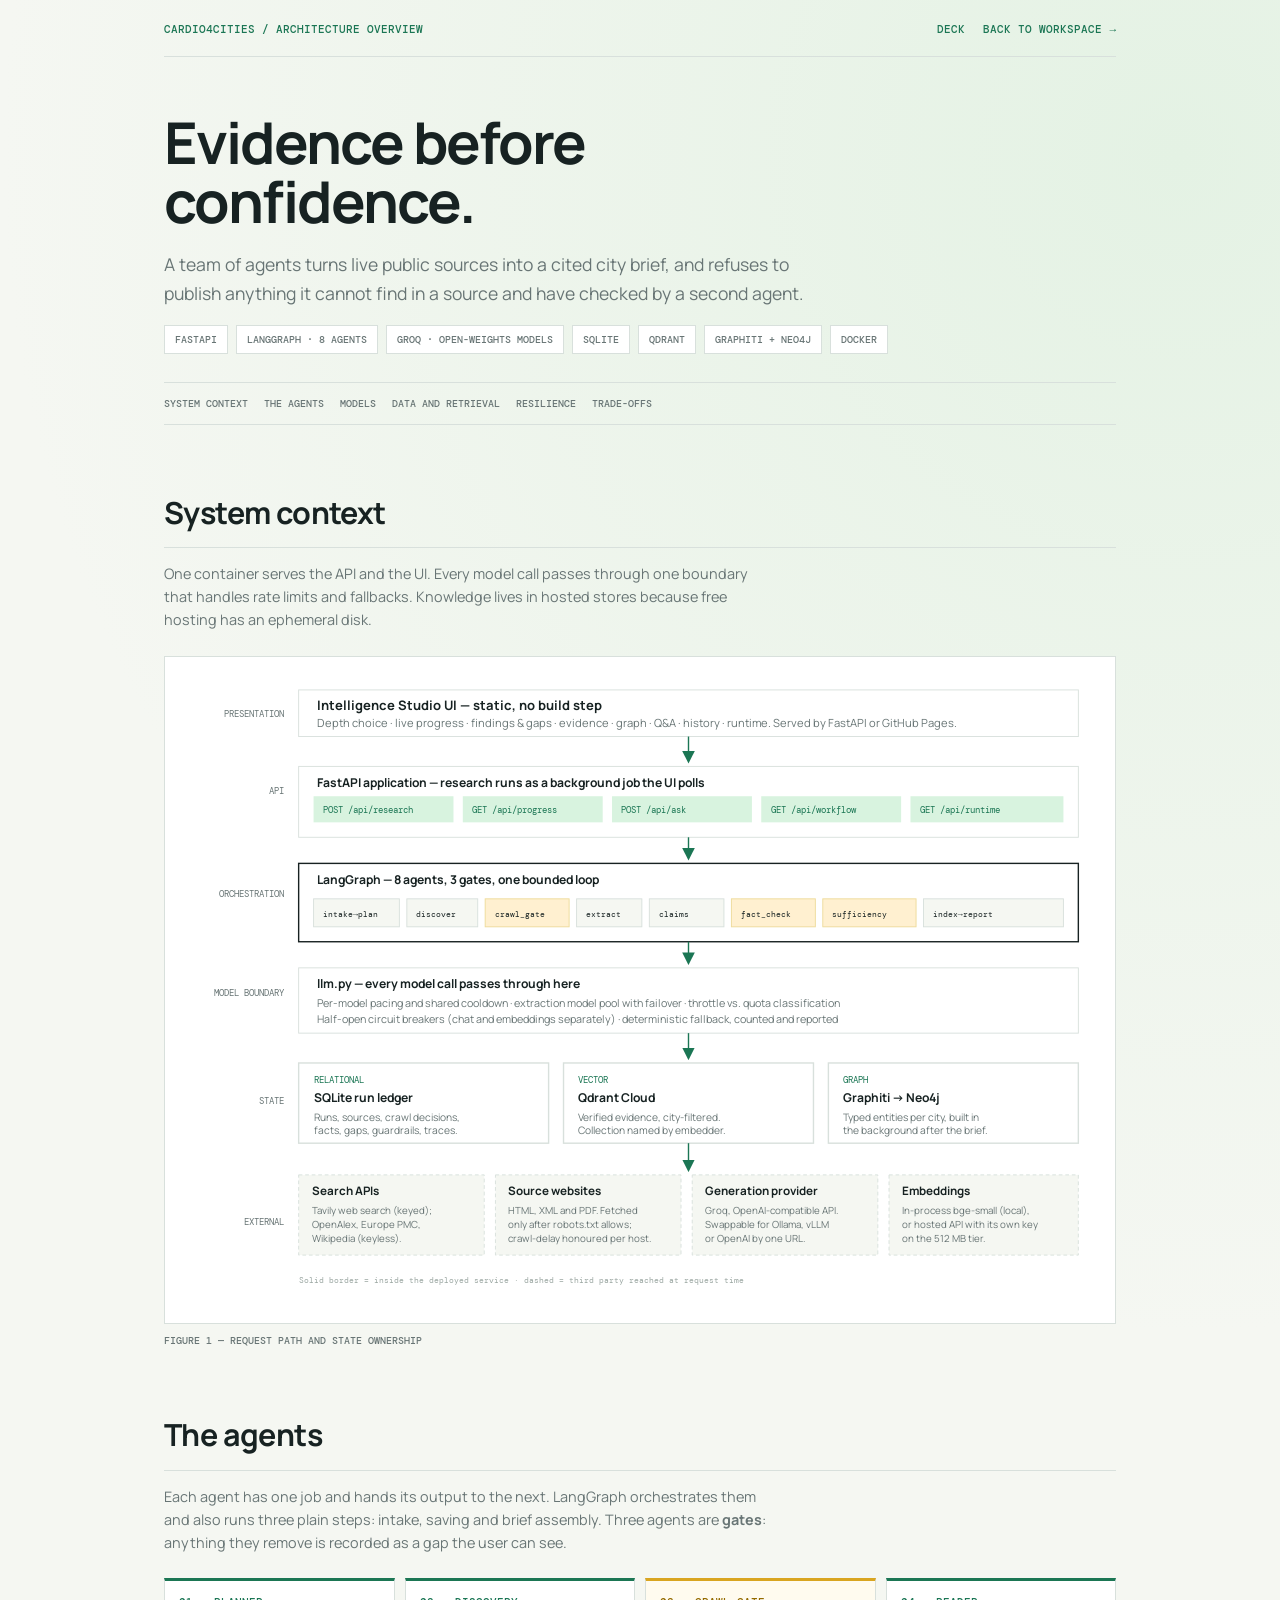
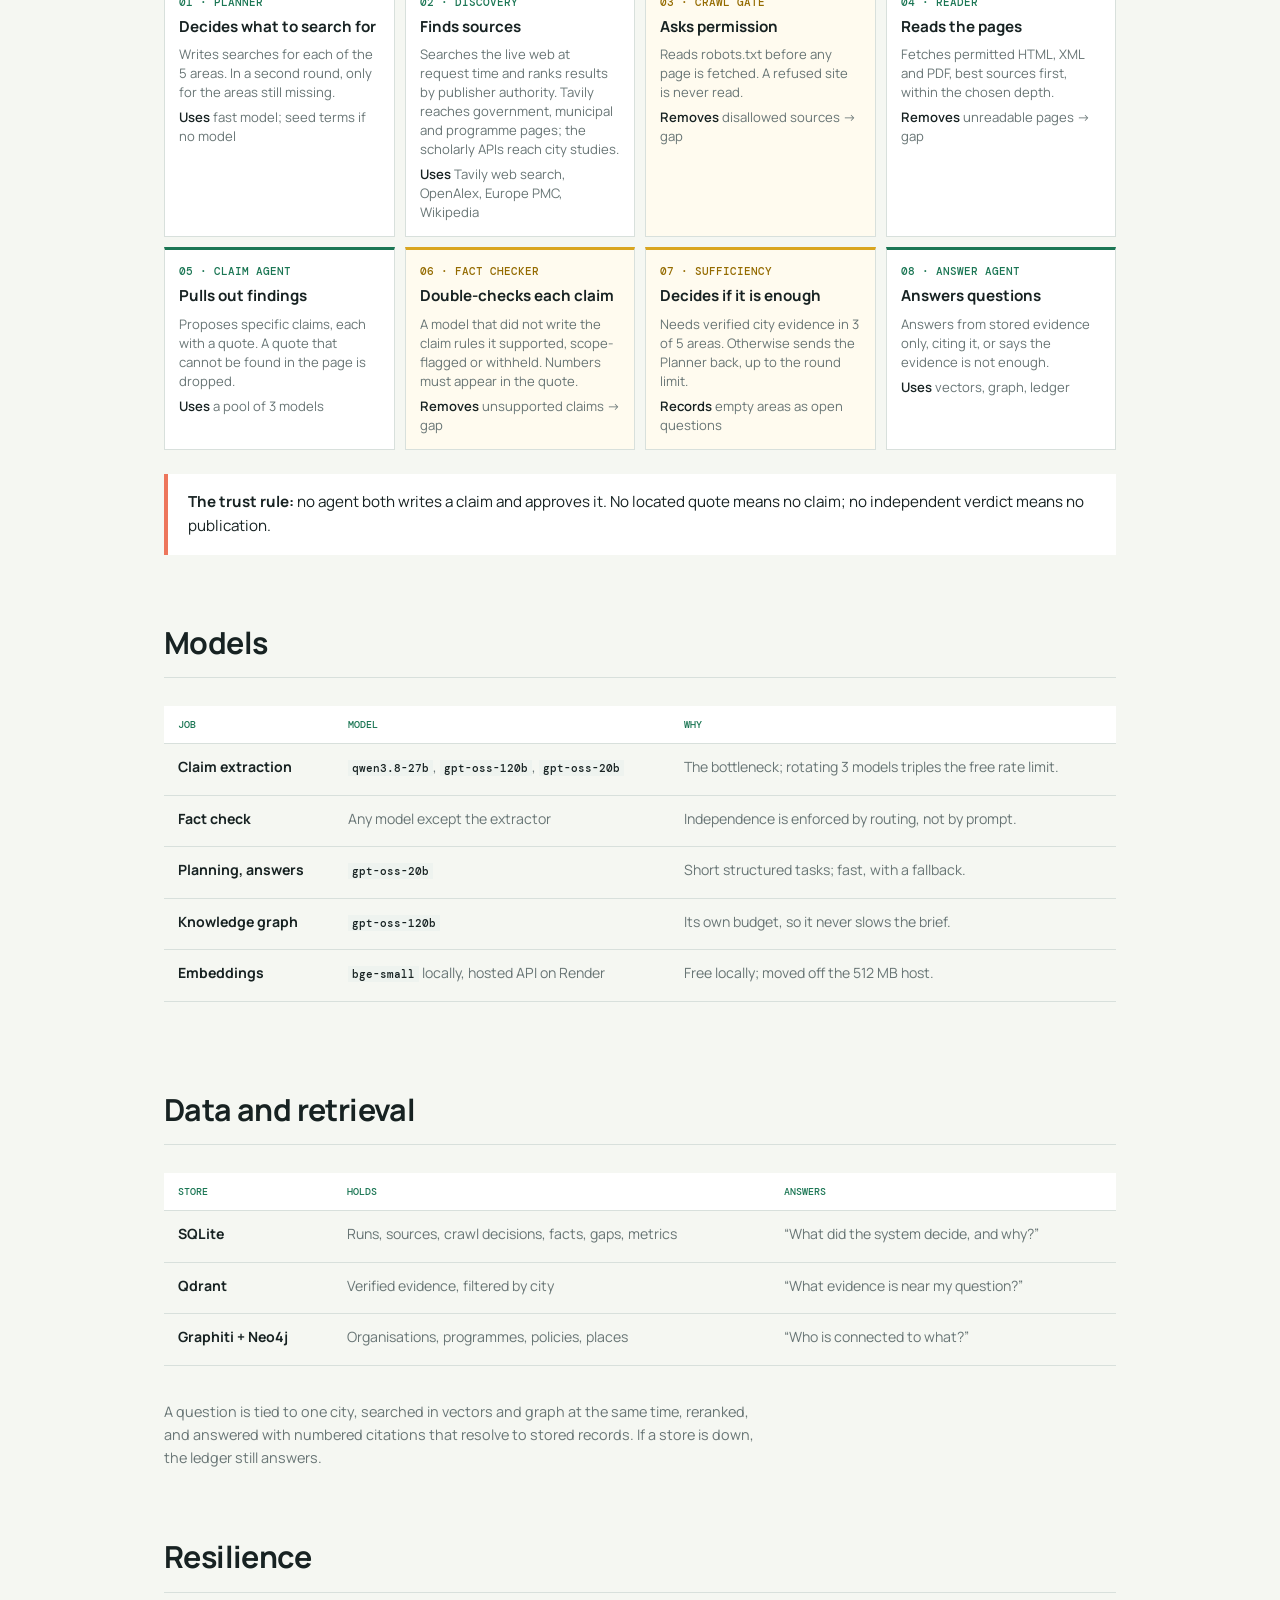
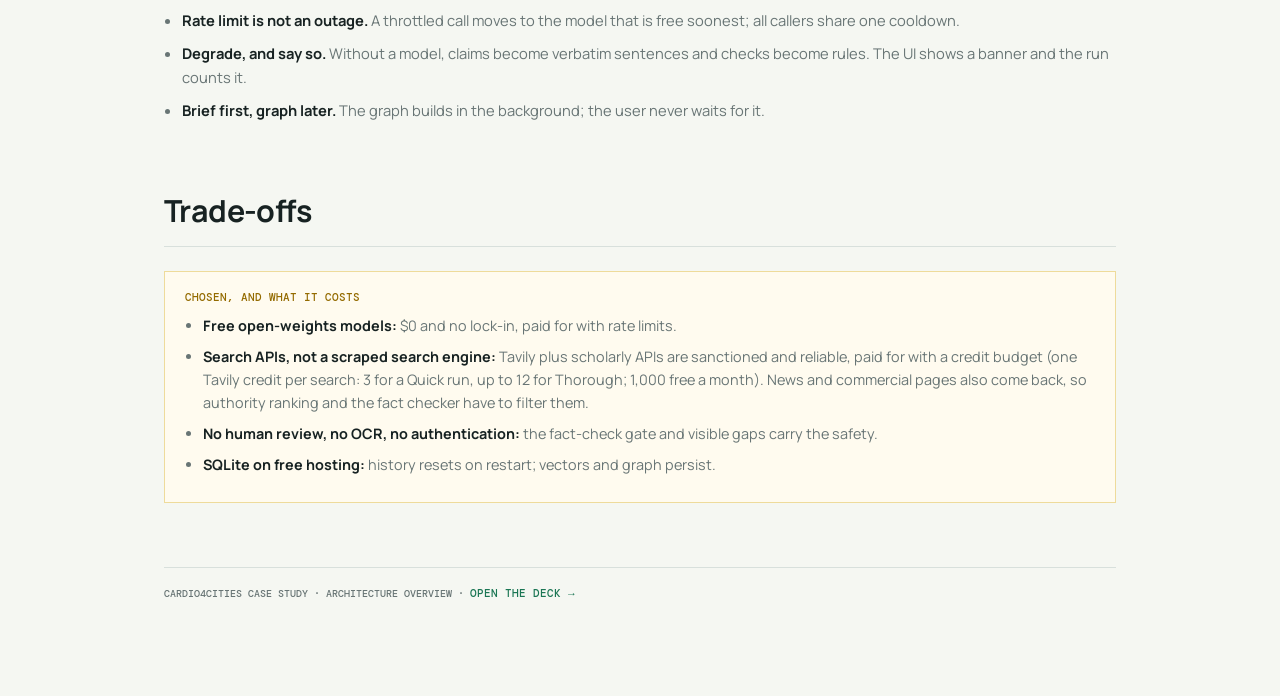
==== commit 9ce971ce: "Add Tavily web search and consolidate the deck to eight slides Send the Tavily key as a bearer heade" ====
--- a/frontend/architecture.html
+++ b/frontend/architecture.html
@@ -296,10 +296,10 @@
         <!-- External -->
         <g>
           <rect x="124" y="536" width="199" height="86" fill="#f5f7f2" stroke="#d8e0dc" stroke-dasharray="4 3" />
-          <text x="138" y="558" font-family="Manrope, sans-serif" font-size="12.5" font-weight="700" fill="#172222">Discovery APIs</text>
-          <text x="138" y="578" font-family="Manrope, sans-serif" font-size="10.5" fill="#687575">OpenAlex, Europe PMC,</text>
-          <text x="138" y="593" font-family="Manrope, sans-serif" font-size="10.5" fill="#687575">Wikipedia (keyless); optional</text>
-          <text x="138" y="608" font-family="Manrope, sans-serif" font-size="10.5" fill="#687575">Tavily / Brave / Serper.</text>
+          <text x="138" y="558" font-family="Manrope, sans-serif" font-size="12.5" font-weight="700" fill="#172222">Search APIs</text>
+          <text x="138" y="578" font-family="Manrope, sans-serif" font-size="10.5" fill="#687575">Tavily web search (keyed);</text>
+          <text x="138" y="593" font-family="Manrope, sans-serif" font-size="10.5" fill="#687575">OpenAlex, Europe PMC,</text>
+          <text x="138" y="608" font-family="Manrope, sans-serif" font-size="10.5" fill="#687575">Wikipedia (keyless).</text>
 
           <rect x="335" y="536" width="199" height="86" fill="#f5f7f2" stroke="#d8e0dc" stroke-dasharray="4 3" />
           <text x="349" y="558" font-family="Manrope, sans-serif" font-size="12.5" font-weight="700" fill="#172222">Source websites</text>
@@ -339,8 +339,8 @@
     <div class="agent">
       <span class="label">02 &middot; Discovery</span>
       <h3>Finds sources</h3>
-      <p>Searches the live web at request time and ranks results by publisher authority.</p>
-      <p><b>Uses</b> OpenAlex, Europe PMC, Wikipedia; optional web search</p>
+      <p>Searches the live web at request time and ranks results by publisher authority. Tavily reaches government, municipal and programme pages; the scholarly APIs reach city studies.</p>
+      <p><b>Uses</b> Tavily web search, OpenAlex, Europe PMC, Wikipedia</p>
     </div>
     <div class="agent gate">
       <span class="label">03 &middot; Crawl gate</span>
@@ -423,7 +423,7 @@
     <span class="label">Chosen, and what it costs</span>
     <ul>
       <li><strong>Free open-weights models:</strong> $0 and no lock-in, paid for with rate limits.</li>
-      <li><strong>Scholarly APIs, no web-search key:</strong> government and policy pages are under-represented.</li>
+      <li><strong>Search APIs, not a scraped search engine:</strong> Tavily plus scholarly APIs are sanctioned and reliable, paid for with a credit budget (one Tavily credit per search: 3 for a Quick run, up to 12 for Thorough; 1,000 free a month). News and commercial pages also come back, so authority ranking and the fact checker have to filter them.</li>
       <li><strong>No human review, no OCR, no authentication:</strong> the fact-check gate and visible gaps carry the safety.</li>
       <li><strong>SQLite on free hosting:</strong> history resets on restart; vectors and graph persist.</li>
     </ul>
